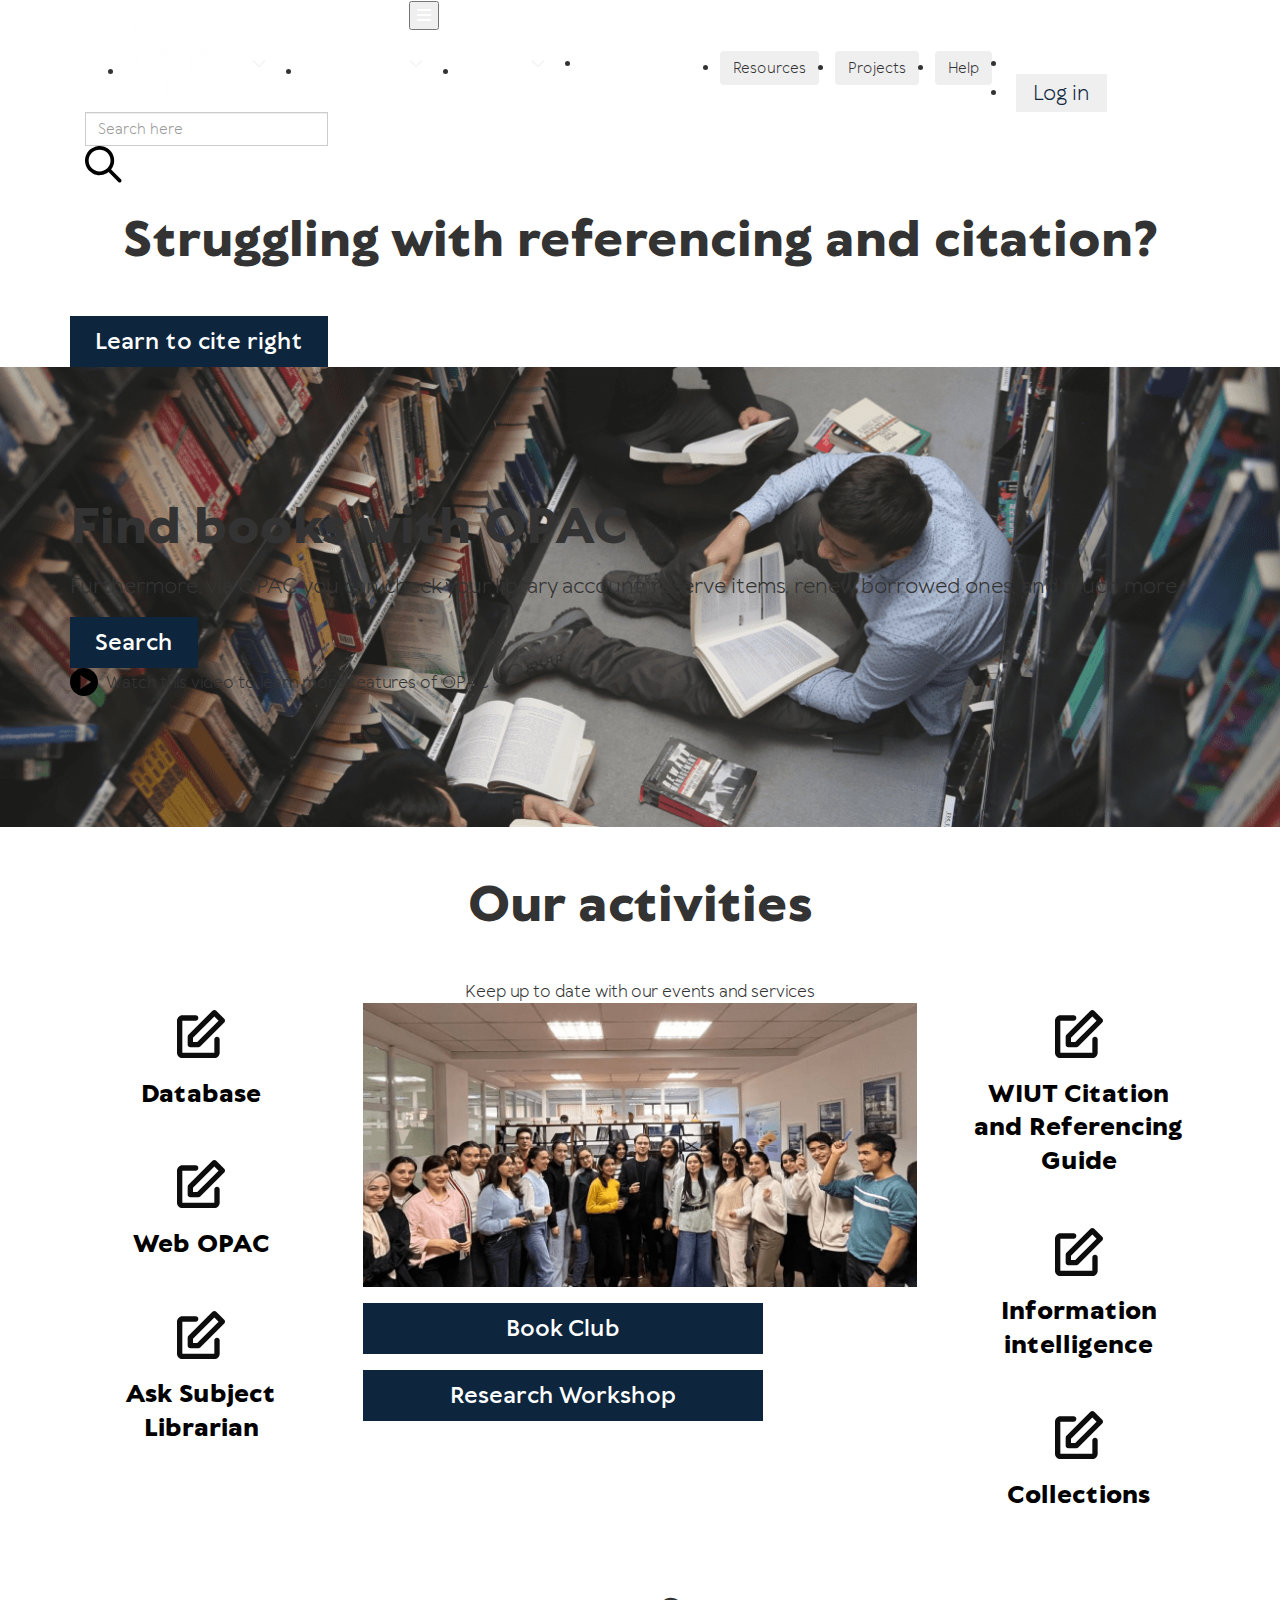
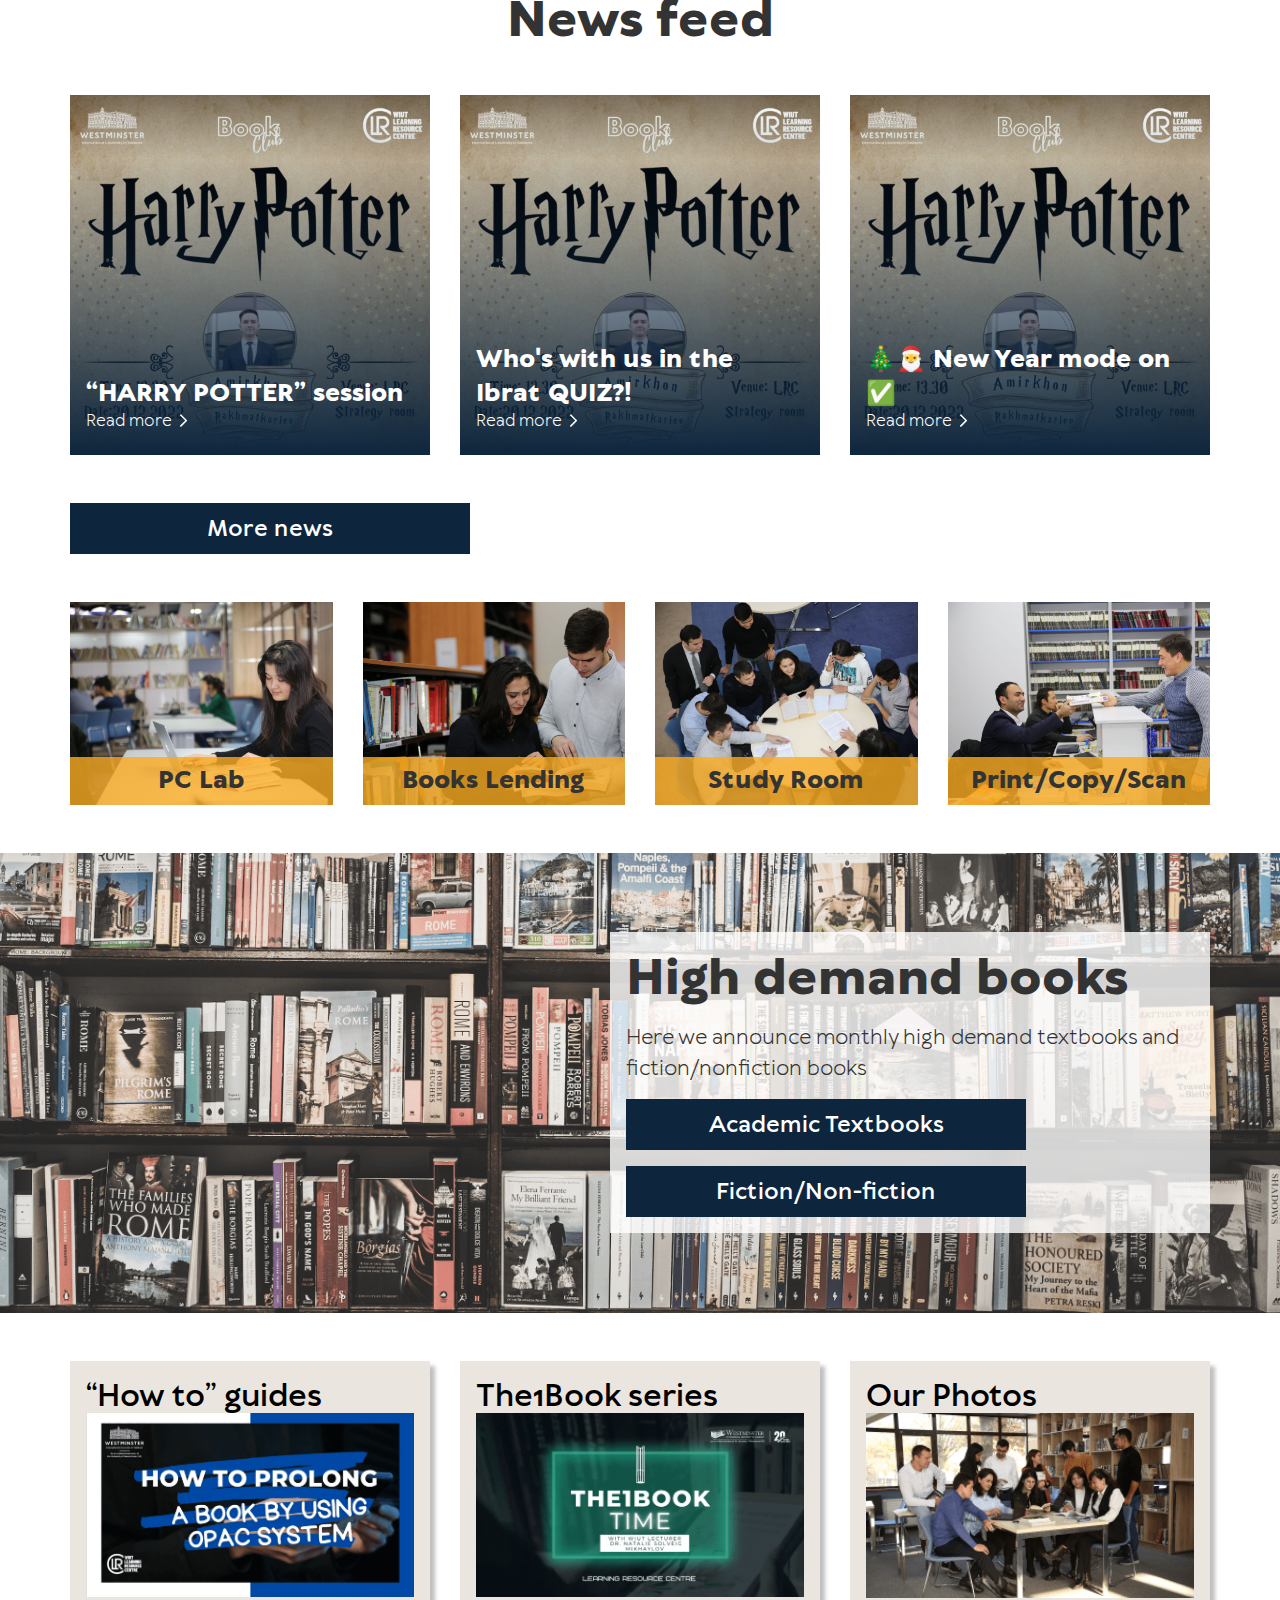
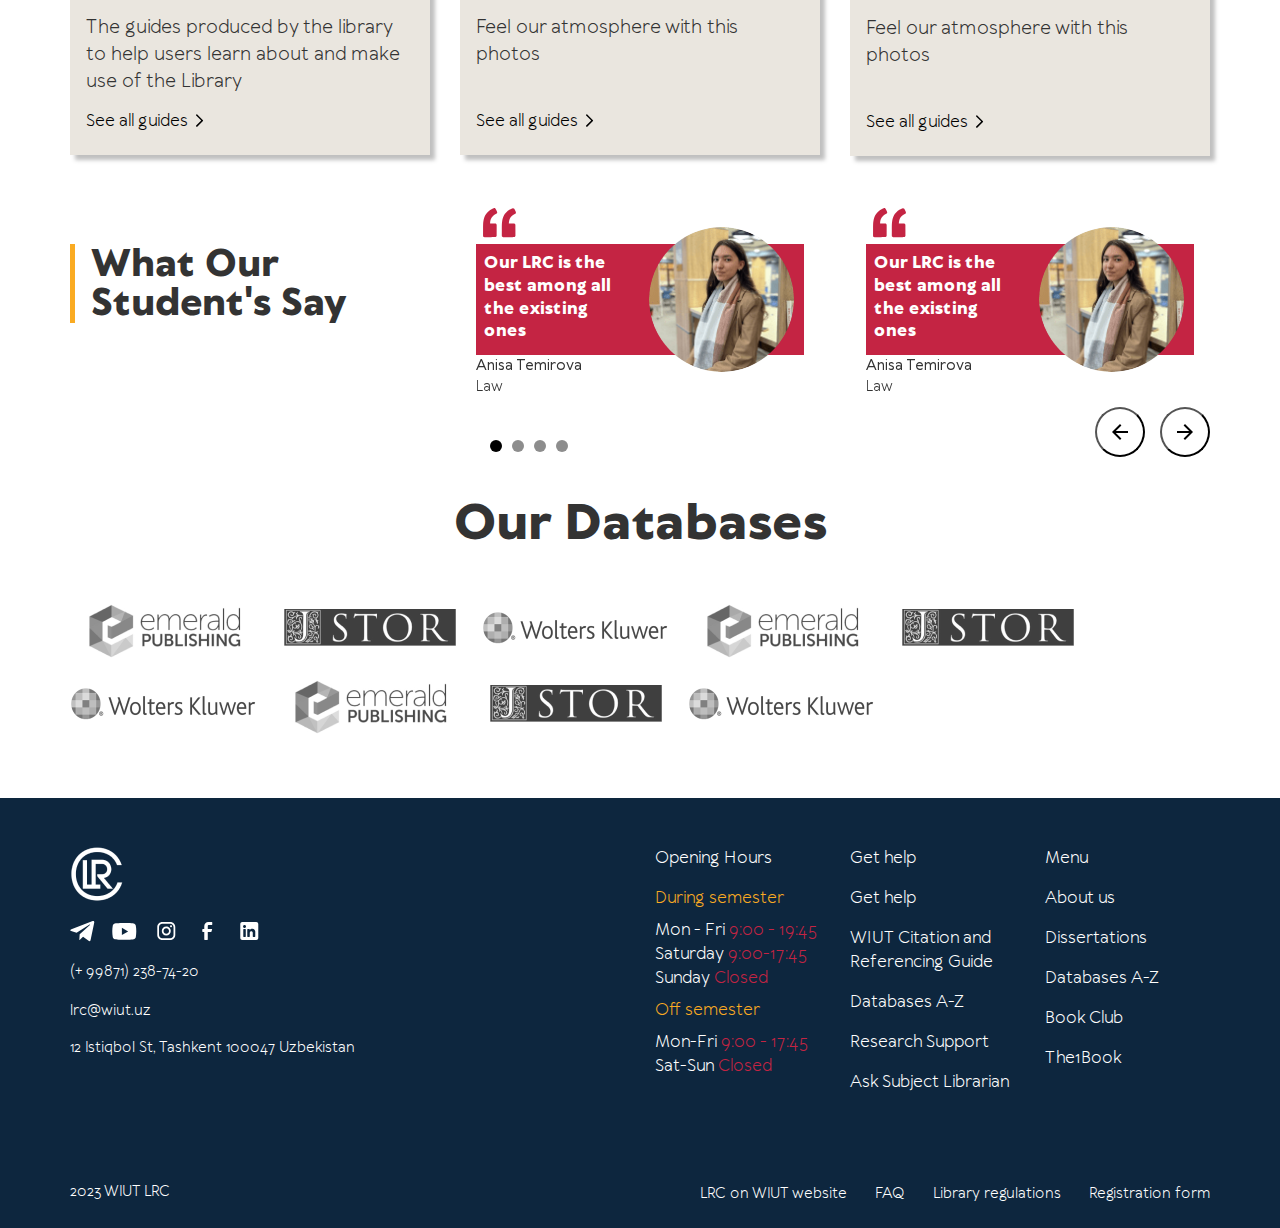
==== index.html @ 2297cba8 "initial" ====
<!DOCTYPE html>
<html lang="en">
  <head>
    <meta charset="UTF-8" />
    <meta http-equiv="X-UA-Compatible" content="IE=edge" />
    <meta name="viewport" content="width=device-width, initial-scale=1.0" />
    <title>WULib</title>

    <link
      rel="stylesheet"
      href="https://cdnjs.cloudflare.com/ajax/libs/font-awesome/6.4.2/css/all.min.css" />
    <link href="/css/bootstrap.min.css" rel="stylesheet" media="all" />
    <link href="/fonts/stylesheet.css?v=1.0.1" rel="stylesheet" media="all" />
    <link href="/css/slick.min.css?v=1.0.1" rel="stylesheet" media="all" />
    <link href="/css/style.css?v=1.0.4" rel="stylesheet" media="all" />
    <link href="/css/media.css?v=1.0.4" rel="stylesheet" media="all" />
  </head>

  <body id="#top">
    <header>
      <nav class="navbar navbar-expand-lg wu-navbar">
        <div class="container">
          <a class="navbar-brand" href="#">
            <img src="./img/Group 7.svg" alt="" />
          </a>
          <button
            class="navbar-toggler"
            type="button"
            data-bs-toggle="collapse"
            data-bs-target="#navbarSupportedContent"
            aria-controls="navbarSupportedContent"
            aria-expanded="false"
            aria-label="Toggle navigation">
            <i class="fa-solid fa-bars" style="color: #ffffff"></i>
          </button>
          <div
            class="collapse navbar-collapse flex-column-reverse justify-content-between"
            id="navbarSupportedContent">
            <ul class="navbar-nav mb-2 mb-lg-0 ms-auto wu-nav-links">
              <li class="nav-item dropdown d-none d-md-block">
                <a
                  class="nav-link dropdown-toggle"
                  href="#"
                  role="button"
                  data-bs-toggle="dropdown"
                  aria-expanded="false">
                  Resources
                  <span>
                    <svg
                      xmlns="http://www.w3.org/2000/svg"
                      width="24"
                      height="25"
                      viewBox="0 0 24 25"
                      fill="none">
                      <path
                        fill-rule="evenodd"
                        clip-rule="evenodd"
                        d="M12.3982 16.1629C12.1785 16.3826 11.8224 16.3826 11.6027 16.1629L5.86788 10.428C5.64821 10.2084 5.64821 9.85227 5.86788 9.63259L6.13305 9.36739C6.35271 9.14772 6.70887 9.14772 6.92854 9.36739L12.0005 14.4393L17.0724 9.36739C17.2921 9.14772 17.6482 9.14772 17.8679 9.36739L18.1331 9.63259C18.3527 9.85227 18.3527 10.2084 18.1331 10.428L12.3982 16.1629Z"
                        fill="#F4F4F4" />
                    </svg>
                  </span>
                </a>
                <ul class="dropdown-menu wu-dropdown">
                  <div class="row">
                    <div class="col-md-9">
                      <div class="wu-dropdown-intro-title mb-3">
                        Featured from News
                      </div>
                      <div class="mb-3 row wu-library-row">
                        <div class="col-md-4">
                          <div class="wu-dropdown-img">
                            <img src="/img/dropdown-1.png" />
                          </div>
                        </div>
                        <div class="col-md-8">
                          <div class="wu-dropdown-content">
                            <h4 class="wu-dropdown-title">
                              “HARRY POTTER” session
                            </h4>
                            <div class="wu-dropdown-desc">
                              This Book Club session is facilitated by WIUT
                              student - Amirkhon Rakhmatkariev
                            </div>
                            <a href="#">Read more</a>
                          </div>
                        </div>
                      </div>
                      <div class="mb-3 row wu-library-row">
                        <div class="col-md-4">
                          <div class="wu-dropdown-img">
                            <img src="/img/dropdown-1.png" />
                          </div>
                        </div>
                        <div class="col-md-8">
                          <div class="wu-dropdown-content">
                            <h4 class="wu-dropdown-title">
                              “HARRY POTTER” session
                            </h4>
                            <div class="wu-dropdown-desc">
                              This Book Club session is facilitated by WIUT
                              student - Amirkhon Rakhmatkariev
                            </div>
                            <a href="#">Read more</a>
                          </div>
                        </div>
                      </div>
                      <a href="#"
                        >See all news
                        <span
                          ><svg
                            xmlns="http://www.w3.org/2000/svg"
                            width="24"
                            height="24"
                            viewBox="0 0 24 24"
                            fill="none">
                            <path
                              fill-rule="evenodd"
                              clip-rule="evenodd"
                              d="M14.9603 11.1423C15.18 11.362 15.18 11.7181 14.9603 11.9378L9.22541 17.6727C9.00573 17.8923 8.64963 17.8923 8.42996 17.6727L8.16476 17.4075C7.94508 17.1878 7.94508 16.8317 8.16476 16.612L13.2367 11.5401L8.16476 6.46812C7.94508 6.24844 7.94508 5.89234 8.16476 5.67267L8.42996 5.40747C8.64963 5.18779 9.00573 5.18779 9.22541 5.40747L14.9603 11.1423Z"
                              fill="black" /></svg></span
                      ></a>
                    </div>
                    <div class="col-md-3">
                      <div class="wu-right-side">
                        <ul class="nav">
                          <li class="nav-item">
                            <a class="nav-link" href="#">Collections</a>
                          </li>
                          <li class="nav-item">
                            <a class="nav-link" href="#">Databases</a>
                          </li>
                          <li class="nav-item">
                            <a class="nav-link" href="#">Dissertations</a>
                          </li>
                        </ul>
                      </div>
                    </div>
                  </div>
                </ul>
              </li>
              <li class="nav-item dropdown d-none d-md-block">
                <a
                  class="nav-link dropdown-toggle"
                  href="#"
                  role="button"
                  data-bs-toggle="dropdown"
                  aria-expanded="false">
                  Projects
                  <span>
                    <svg
                      xmlns="http://www.w3.org/2000/svg"
                      width="24"
                      height="25"
                      viewBox="0 0 24 25"
                      fill="none">
                      <path
                        fill-rule="evenodd"
                        clip-rule="evenodd"
                        d="M12.3982 16.1629C12.1785 16.3826 11.8224 16.3826 11.6027 16.1629L5.86788 10.428C5.64821 10.2084 5.64821 9.85227 5.86788 9.63259L6.13305 9.36739C6.35271 9.14772 6.70887 9.14772 6.92854 9.36739L12.0005 14.4393L17.0724 9.36739C17.2921 9.14772 17.6482 9.14772 17.8679 9.36739L18.1331 9.63259C18.3527 9.85227 18.3527 10.2084 18.1331 10.428L12.3982 16.1629Z"
                        fill="#F4F4F4" />
                    </svg>
                  </span>
                </a>
                <ul class="dropdown-menu wu-dropdown">
                  <div class="row">
                    <div class="col-md-9">
                      <div class="wu-dropdown-intro-title mb-3">
                        Featured from News
                      </div>
                      <div class="mb-3 row wu-library-row">
                        <div class="col-md-4">
                          <div class="wu-dropdown-img">
                            <img src="/img/dropdown-1.png" />
                          </div>
                        </div>
                        <div class="col-md-8">
                          <div class="wu-dropdown-content">
                            <h4 class="wu-dropdown-title">
                              “HARRY POTTER” session
                            </h4>
                            <div class="wu-dropdown-desc">
                              This Book Club session is facilitated by WIUT
                              student - Amirkhon Rakhmatkariev
                            </div>
                            <a href="#">Read more</a>
                          </div>
                        </div>
                      </div>
                      <div class="mb-3 row wu-library-row">
                        <div class="col-md-4">
                          <div class="wu-dropdown-img">
                            <img src="/img/dropdown-1.png" />
                          </div>
                        </div>
                        <div class="col-md-8">
                          <div class="wu-dropdown-content">
                            <h4 class="wu-dropdown-title">
                              “HARRY POTTER” session
                            </h4>
                            <div class="wu-dropdown-desc">
                              This Book Club session is facilitated by WIUT
                              student - Amirkhon Rakhmatkariev
                            </div>
                            <a href="#">Read more</a>
                          </div>
                        </div>
                      </div>
                      <a href="#"
                        >See all news
                        <span
                          ><svg
                            xmlns="http://www.w3.org/2000/svg"
                            width="24"
                            height="24"
                            viewBox="0 0 24 24"
                            fill="none">
                            <path
                              fill-rule="evenodd"
                              clip-rule="evenodd"
                              d="M14.9603 11.1423C15.18 11.362 15.18 11.7181 14.9603 11.9378L9.22541 17.6727C9.00573 17.8923 8.64963 17.8923 8.42996 17.6727L8.16476 17.4075C7.94508 17.1878 7.94508 16.8317 8.16476 16.612L13.2367 11.5401L8.16476 6.46812C7.94508 6.24844 7.94508 5.89234 8.16476 5.67267L8.42996 5.40747C8.64963 5.18779 9.00573 5.18779 9.22541 5.40747L14.9603 11.1423Z"
                              fill="black" /></svg></span
                      ></a>
                    </div>
                    <div class="col-md-3">
                      <div class="wu-right-side">
                        <ul class="nav">
                          <li class="nav-item">
                            <a class="nav-link" href="#">Book Club</a>
                          </li>
                          <li class="nav-item">
                            <a class="nav-link" href="#">The1Book</a>
                          </li>
                          <li class="nav-item">
                            <a class="nav-link" href="#">Essential skills</a>
                          </li>
                          <li class="nav-item">
                            <a class="nav-link" href="#">IDL Course</a>
                          </li>
                          <li class="nav-item">
                            <a class="nav-link" href="#">O'tkan kunlar</a>
                          </li>
                        </ul>
                      </div>
                    </div>
                  </div>
                </ul>
              </li>
              <li class="nav-item dropdown d-none d-md-block">
                <a
                  class="nav-link dropdown-toggle"
                  href="#"
                  role="button"
                  data-bs-toggle="dropdown"
                  aria-expanded="false">
                  Help
                  <span>
                    <svg
                      xmlns="http://www.w3.org/2000/svg"
                      width="24"
                      height="25"
                      viewBox="0 0 24 25"
                      fill="none">
                      <path
                        fill-rule="evenodd"
                        clip-rule="evenodd"
                        d="M12.3982 16.1629C12.1785 16.3826 11.8224 16.3826 11.6027 16.1629L5.86788 10.428C5.64821 10.2084 5.64821 9.85227 5.86788 9.63259L6.13305 9.36739C6.35271 9.14772 6.70887 9.14772 6.92854 9.36739L12.0005 14.4393L17.0724 9.36739C17.2921 9.14772 17.6482 9.14772 17.8679 9.36739L18.1331 9.63259C18.3527 9.85227 18.3527 10.2084 18.1331 10.428L12.3982 16.1629Z"
                        fill="#F4F4F4" />
                    </svg>
                  </span>
                </a>
                <ul class="dropdown-menu wu-dropdown">
                  <div class="row">
                    <div class="col-md-9">
                      <div class="wu-dropdown-intro-title mb-3">
                        Featured from News
                      </div>
                      <div class="mb-3 row wu-library-row">
                        <div class="col-md-4">
                          <div class="wu-dropdown-img">
                            <img src="/img/dropdown-1.png" />
                          </div>
                        </div>
                        <div class="col-md-8">
                          <div class="wu-dropdown-content">
                            <h4 class="wu-dropdown-title">
                              “HARRY POTTER” session
                            </h4>
                            <div class="wu-dropdown-desc">
                              This Book Club session is facilitated by WIUT
                              student - Amirkhon Rakhmatkariev
                            </div>
                            <a href="#">Read more</a>
                          </div>
                        </div>
                      </div>
                      <div class="mb-3 row wu-library-row">
                        <div class="col-md-4">
                          <div class="wu-dropdown-img">
                            <img src="/img/dropdown-1.png" />
                          </div>
                        </div>
                        <div class="col-md-8">
                          <div class="wu-dropdown-content">
                            <h4 class="wu-dropdown-title">
                              “HARRY POTTER” session
                            </h4>
                            <div class="wu-dropdown-desc">
                              This Book Club session is facilitated by WIUT
                              student - Amirkhon Rakhmatkariev
                            </div>
                            <a href="#">Read more</a>
                          </div>
                        </div>
                      </div>
                      <a href="#"
                        >See all news
                        <span
                          ><svg
                            xmlns="http://www.w3.org/2000/svg"
                            width="24"
                            height="24"
                            viewBox="0 0 24 24"
                            fill="none">
                            <path
                              fill-rule="evenodd"
                              clip-rule="evenodd"
                              d="M14.9603 11.1423C15.18 11.362 15.18 11.7181 14.9603 11.9378L9.22541 17.6727C9.00573 17.8923 8.64963 17.8923 8.42996 17.6727L8.16476 17.4075C7.94508 17.1878 7.94508 16.8317 8.16476 16.612L13.2367 11.5401L8.16476 6.46812C7.94508 6.24844 7.94508 5.89234 8.16476 5.67267L8.42996 5.40747C8.64963 5.18779 9.00573 5.18779 9.22541 5.40747L14.9603 11.1423Z"
                              fill="black" /></svg></span
                      ></a>
                    </div>
                    <div class="col-md-3">
                      <div class="wu-right-side">
                        <ul class="nav">
                          <li class="nav-item">
                            <a class="nav-link" href="#"
                              >Ask Subject Librarian</a
                            >
                          </li>
                          <li class="nav-item">
                            <a class="nav-link" href="#">Video Tutorials</a>
                          </li>
                          <li class="nav-item">
                            <a class="nav-link" href="#"
                              >Citing and Referencing</a
                            >
                          </li>
                          <li class="nav-item">
                            <a class="nav-link" href="#">Research Support</a>
                          </li>
                        </ul>
                      </div>
                    </div>
                  </div>
                </ul>
              </li>
              <li class="nav-item d-none d-md-block">
                <a class="nav-link" href="#"> About us</a>
              </li>
              <li class="nav-item d-md-none">
                <div class="d-inline-flex gap-1">
                  <button
                    class="btn w-100 text-white wu-mobile-nav-link"
                    type="button"
                    data-bs-toggle="collapse"
                    data-bs-target="#collapseResources"
                    aria-expanded="false"
                    aria-controls="collapseResources">
                    Resources
                  </button>
                </div>
                <div class="collapse" id="collapseResources">
                  <div class="card card-body">
                    <div class="row d-flex flex-column-reverse">
                      <div class="col-md-9">
                        <div class="wu-dropdown-intro-title mb-3">
                          Featured from News
                        </div>
                        <div class="mb-3 row wu-library-row">
                          <div class="col-md-4">
                            <div class="wu-dropdown-img">
                              <img src="/img/dropdown-1.png" />
                            </div>
                          </div>
                          <div class="col-md-8">
                            <div class="wu-dropdown-content">
                              <h4 class="wu-dropdown-title">
                                “HARRY POTTER” session
                              </h4>
                              <div class="wu-dropdown-desc">
                                This Book Club session is facilitated by WIUT
                                student - Amirkhon Rakhmatkariev
                              </div>
                              <a href="#">Read more</a>
                            </div>
                          </div>
                        </div>
                        <div class="mb-3 row wu-library-row">
                          <div class="col-md-4">
                            <div class="wu-dropdown-img">
                              <img src="/img/dropdown-1.png" />
                            </div>
                          </div>
                          <div class="col-md-8">
                            <div class="wu-dropdown-content">
                              <h4 class="wu-dropdown-title">
                                “HARRY POTTER” session
                              </h4>
                              <div class="wu-dropdown-desc">
                                This Book Club session is facilitated by WIUT
                                student - Amirkhon Rakhmatkariev
                              </div>
                              <a href="#">Read more</a>
                            </div>
                          </div>
                        </div>
                        <a href="#"
                          >See all news
                          <span
                            ><svg
                              xmlns="http://www.w3.org/2000/svg"
                              width="24"
                              height="24"
                              viewBox="0 0 24 24"
                              fill="none">
                              <path
                                fill-rule="evenodd"
                                clip-rule="evenodd"
                                d="M14.9603 11.1423C15.18 11.362 15.18 11.7181 14.9603 11.9378L9.22541 17.6727C9.00573 17.8923 8.64963 17.8923 8.42996 17.6727L8.16476 17.4075C7.94508 17.1878 7.94508 16.8317 8.16476 16.612L13.2367 11.5401L8.16476 6.46812C7.94508 6.24844 7.94508 5.89234 8.16476 5.67267L8.42996 5.40747C8.64963 5.18779 9.00573 5.18779 9.22541 5.40747L14.9603 11.1423Z"
                                fill="black" /></svg></span
                        ></a>
                      </div>
                      <div class="col-md-3">
                        <div class="wu-right-side">
                          <ul class="nav">
                            <li class="nav-item">
                              <a class="nav-link" href="#">Collections</a>
                            </li>
                            <li class="nav-item">
                              <a class="nav-link" href="#">Databases</a>
                            </li>
                            <li class="nav-item">
                              <a class="nav-link" href="#">Dissertations</a>
                            </li>
                          </ul>
                        </div>
                      </div>
                    </div>
                  </div>
                </div>
              </li>
              <li class="nav-item d-md-none">
                <div class="d-inline-flex gap-1">
                  <button
                    class="btn w-100 text-white wu-mobile-nav-link"
                    type="button"
                    data-bs-toggle="collapse"
                    data-bs-target="#collapseProjects"
                    aria-expanded="false"
                    aria-controls="collapseProjects">
                    Projects
                  </button>
                </div>
                <div class="collapse" id="collapseProjects">
                  <div class="card card-body">
                    <div class="row d-flex flex-column-reverse">
                      <div class="col-md-9">
                        <div class="wu-dropdown-intro-title mb-3">
                          Featured from News
                        </div>
                        <div class="mb-3 row wu-library-row">
                          <div class="col-md-4">
                            <div class="wu-dropdown-img">
                              <img src="/img/dropdown-1.png" />
                            </div>
                          </div>
                          <div class="col-md-8">
                            <div class="wu-dropdown-content">
                              <h4 class="wu-dropdown-title">
                                “HARRY POTTER” session
                              </h4>
                              <div class="wu-dropdown-desc">
                                This Book Club session is facilitated by WIUT
                                student - Amirkhon Rakhmatkariev
                              </div>
                              <a href="#">Read more</a>
                            </div>
                          </div>
                        </div>
                        <div class="mb-3 row wu-library-row">
                          <div class="col-md-4">
                            <div class="wu-dropdown-img">
                              <img src="/img/dropdown-1.png" />
                            </div>
                          </div>
                          <div class="col-md-8">
                            <div class="wu-dropdown-content">
                              <h4 class="wu-dropdown-title">
                                “HARRY POTTER” session
                              </h4>
                              <div class="wu-dropdown-desc">
                                This Book Club session is facilitated by WIUT
                                student - Amirkhon Rakhmatkariev
                              </div>
                              <a href="#">Read more</a>
                            </div>
                          </div>
                        </div>
                        <a href="#"
                          >See all news
                          <span
                            ><svg
                              xmlns="http://www.w3.org/2000/svg"
                              width="24"
                              height="24"
                              viewBox="0 0 24 24"
                              fill="none">
                              <path
                                fill-rule="evenodd"
                                clip-rule="evenodd"
                                d="M14.9603 11.1423C15.18 11.362 15.18 11.7181 14.9603 11.9378L9.22541 17.6727C9.00573 17.8923 8.64963 17.8923 8.42996 17.6727L8.16476 17.4075C7.94508 17.1878 7.94508 16.8317 8.16476 16.612L13.2367 11.5401L8.16476 6.46812C7.94508 6.24844 7.94508 5.89234 8.16476 5.67267L8.42996 5.40747C8.64963 5.18779 9.00573 5.18779 9.22541 5.40747L14.9603 11.1423Z"
                                fill="black" /></svg></span
                        ></a>
                      </div>
                      <div class="col-md-3">
                        <div class="wu-right-side">
                          <ul class="nav">
                            <li class="nav-item">
                              <a class="nav-link" href="#">Book Club</a>
                            </li>
                            <li class="nav-item">
                              <a class="nav-link" href="#">The1Book</a>
                            </li>
                            <li class="nav-item">
                              <a class="nav-link" href="#">Essential skills</a>
                            </li>
                            <li class="nav-item">
                              <a class="nav-link" href="#">IDL Course</a>
                            </li>
                            <li class="nav-item">
                              <a class="nav-link" href="#">O'tkan kunlar</a>
                            </li>
                          </ul>
                        </div>
                      </div>
                    </div>
                  </div>
                </div>
              </li>
              <li class="nav-item d-md-none">
                <div class="d-inline-flex gap-1">
                  <button
                    class="btn w-100 text-white wu-mobile-nav-link"
                    type="button"
                    data-bs-toggle="collapse"
                    data-bs-target="#collapseHelp"
                    aria-expanded="false"
                    aria-controls="collapseHelp">
                    Help
                  </button>
                </div>
                <div class="collapse" id="collapseHelp">
                  <div class="card card-body">
                    <div class="row d-flex flex-column-reverse">
                      <div class="col-md-9">
                        <div class="wu-dropdown-intro-title mb-3">
                          Featured from News
                        </div>
                        <div class="mb-3 row wu-library-row">
                          <div class="col-md-4">
                            <div class="wu-dropdown-img">
                              <img src="/img/dropdown-1.png" />
                            </div>
                          </div>
                          <div class="col-md-8">
                            <div class="wu-dropdown-content">
                              <h4 class="wu-dropdown-title">
                                “HARRY POTTER” session
                              </h4>
                              <div class="wu-dropdown-desc">
                                This Book Club session is facilitated by WIUT
                                student - Amirkhon Rakhmatkariev
                              </div>
                              <a href="#">Read more</a>
                            </div>
                          </div>
                        </div>
                        <div class="mb-3 row wu-library-row">
                          <div class="col-md-4">
                            <div class="wu-dropdown-img">
                              <img src="/img/dropdown-1.png" />
                            </div>
                          </div>
                          <div class="col-md-8">
                            <div class="wu-dropdown-content">
                              <h4 class="wu-dropdown-title">
                                “HARRY POTTER” session
                              </h4>
                              <div class="wu-dropdown-desc">
                                This Book Club session is facilitated by WIUT
                                student - Amirkhon Rakhmatkariev
                              </div>
                              <a href="#">Read more</a>
                            </div>
                          </div>
                        </div>
                        <a href="#"
                          >See all news
                          <span
                            ><svg
                              xmlns="http://www.w3.org/2000/svg"
                              width="24"
                              height="24"
                              viewBox="0 0 24 24"
                              fill="none">
                              <path
                                fill-rule="evenodd"
                                clip-rule="evenodd"
                                d="M14.9603 11.1423C15.18 11.362 15.18 11.7181 14.9603 11.9378L9.22541 17.6727C9.00573 17.8923 8.64963 17.8923 8.42996 17.6727L8.16476 17.4075C7.94508 17.1878 7.94508 16.8317 8.16476 16.612L13.2367 11.5401L8.16476 6.46812C7.94508 6.24844 7.94508 5.89234 8.16476 5.67267L8.42996 5.40747C8.64963 5.18779 9.00573 5.18779 9.22541 5.40747L14.9603 11.1423Z"
                                fill="black" /></svg></span
                        ></a>
                      </div>
                      <div class="col-md-3">
                        <div class="wu-right-side">
                          <ul class="nav">
                            <li class="nav-item">
                              <a class="nav-link" href="#"
                                >Ask Subject Librarian</a
                              >
                            </li>
                            <li class="nav-item">
                              <a class="nav-link" href="#">Video Tutorials</a>
                            </li>
                            <li class="nav-item">
                              <a class="nav-link" href="#"
                                >Citing and Referencing</a
                              >
                            </li>
                            <li class="nav-item">
                              <a class="nav-link" href="#">Research Support</a>
                            </li>
                          </ul>
                        </div>
                      </div>
                    </div>
                  </div>
                </div>
              </li>
              <li class="nav-item d-md-none">
                <a class="nav-link wu-mobile-nav-link" href="#"> About us</a>
              </li>
              <li class="nav-item">
                <button class="btn btn-light wu-header-btn">Log in</button>
              </li>
            </ul>
            <form class="d-flex ms-auto w-50" role="search">
              <div class="input-group mb-4">
                <input
                  type="text"
                  class="form-control"
                  placeholder="Search here"
                  aria-label="Search here"
                  aria-describedby="basic-addon2" />
                <span class="input-group-text" id="basic-addon2">
                  <svg
                    xmlns="http://www.w3.org/2000/svg"
                    width="37"
                    height="37"
                    viewBox="0 0 37 37"
                    fill="none">
                    <path
                      d="M14.5918 3.64586C11.6893 3.64586 8.90569 4.79887 6.85332 6.85124C4.80096 8.90361 3.64795 11.6872 3.64795 14.5897C3.64795 17.4922 4.80096 20.2758 6.85332 22.3282C8.90569 24.3805 11.6893 25.5335 14.5918 25.5335C17.4943 25.5335 20.2779 24.3805 22.3303 22.3282C24.3826 20.2758 25.5356 17.4922 25.5356 14.5897C25.5356 11.6872 24.3826 8.90361 22.3303 6.85124C20.2779 4.79887 17.4943 3.64586 14.5918 3.64586ZM9.01339e-08 14.5897C0.000332558 12.2675 0.554886 9.97897 1.61757 7.91422C2.68026 5.84947 4.22039 4.06816 6.10996 2.71834C7.99953 1.36852 10.184 0.48917 12.4817 0.153371C14.7795 -0.182428 17.1242 0.0350218 19.3211 0.78765C21.5179 1.54028 23.5034 2.80635 25.1125 4.48063C26.7216 6.15492 27.9079 8.18908 28.5727 10.414C29.2376 12.639 29.3618 14.9905 28.9351 17.2731C28.5084 19.5558 27.543 21.7036 26.1193 23.5381L35.945 33.3639C36.2773 33.7079 36.4611 34.1686 36.457 34.6468C36.4528 35.1251 36.261 35.5826 35.9228 35.9207C35.5847 36.2589 35.1272 36.4507 34.6489 36.4549C34.1707 36.4591 33.71 36.2752 33.3659 35.943L23.5402 26.1172C21.3833 27.7918 18.7997 28.8275 16.0834 29.1067C13.367 29.3858 10.6268 28.8971 8.17441 27.6962C5.72199 26.4953 3.65577 24.6303 2.2107 22.3133C0.76563 19.9963 -0.000303364 17.3204 9.01339e-08 14.5897Z"
                      fill="black" />
                  </svg>
                </span>
              </div>
            </form>
          </div>
        </div>
      </nav>
    </header>
    <main>
      <div
        class="container py-3 d-flex flex-column justify-content-center align-items-center">
        <h1 class="wu-cite-title text-center">
          Struggling with referencing and citation?
        </h1>
        <a class="btn wu-reference" href="#">Learn to cite right</a>
      </div>
      <section class="wu-find-books mb-5">
        <div class="container">
          <div class="wu-wrapper">
            <div class="wu-find-books-div p-3">
              <h3 class="wu-books-title">Find books with OPAC</h3>
              <div class="wu-books-desc mb-2">
                Furthermore, via OPAC you can check your library account,
                reserve items, renew borrowed ones, and much more.
              </div>
              <a class="btn wu-reference w-75 mb-2" href="#">Search</a>
              <div class="wu-reference-video d-flex align-items-center">
                <span class="me-2"
                  ><svg
                    xmlns="http://www.w3.org/2000/svg"
                    width="28"
                    height="28"
                    viewBox="0 0 28 28"
                    fill="none">
                    <path
                      d="M14 0C6.265 0 0 6.265 0 14C0 21.735 6.265 28 14 28C21.735 28 28 21.735 28 14C28 6.265 21.735 0 14 0ZM10.5 7L21 14L10.5 21V7Z"
                      fill="black" />
                  </svg>
                </span>
                Watch this video to learn more features of OPAC
              </div>
            </div>
          </div>
        </div>
      </section>
      <section class="wu-activities">
        <div class="container">
          <h1 class="wu-cite-title text-center mb-4">Our activities</h1>
          <div class="row">
            <div
              class="col-md-3 col-6 d-flex flex-column align-items-center wu-side-col">
              <a href="#" class="wu-refs">
                <span>
                  <svg
                    xmlns="http://www.w3.org/2000/svg"
                    width="48"
                    height="48"
                    viewBox="0 0 48 48"
                    fill="none">
                    <path
                      d="M35.4484 0.780773C35.9485 0.280844 36.6267 0 37.3338 0C38.0409 0 38.7191 0.280844 39.2191 0.780773L47.2192 8.78087C47.7192 9.28095 48 9.95911 48 10.6662C48 11.3733 47.7192 12.0515 47.2192 12.5516L23.2189 36.5519C22.719 37.052 22.0408 37.3331 21.3336 37.3332H13.3335C12.6262 37.3332 11.948 37.0523 11.4479 36.5522C10.9477 36.052 10.6668 35.3738 10.6668 34.6665V26.6664C10.6669 25.9592 10.948 25.281 11.4481 24.7811L35.4484 0.780773ZM16.0002 27.7704V31.9998H20.2296L41.5632 10.6662L37.3338 6.43684L16.0002 27.7704ZM0 10.6662C0 9.25172 0.56191 7.89515 1.56212 6.89494C2.56232 5.89474 3.91889 5.33283 5.3334 5.33283H18.6669C19.3741 5.33283 20.0524 5.61378 20.5525 6.11388C21.0526 6.61399 21.3336 7.29227 21.3336 7.99953C21.3336 8.70678 21.0526 9.38506 20.5525 9.88517C20.0524 10.3853 19.3741 10.6662 18.6669 10.6662H5.3334V42.6666H37.3338V29.3331C37.3338 28.6259 37.6147 27.9476 38.1148 27.4475C38.6149 26.9474 39.2932 26.6664 40.0005 26.6664C40.7077 26.6664 41.386 26.9474 41.8861 27.4475C42.3862 27.9476 42.6672 28.6259 42.6672 29.3331V42.6666C42.6672 44.0811 42.1053 45.4377 41.1051 46.4379C40.1048 47.4381 38.7483 48 37.3338 48H5.3334C3.91889 48 2.56232 47.4381 1.56212 46.4379C0.56191 45.4377 0 44.0811 0 42.6666V10.6662Z"
                      fill="#0D0D0D" />
                  </svg>
                </span>
                Database
              </a>
              <a href="#" class="wu-refs">
                <span>
                  <svg
                    xmlns="http://www.w3.org/2000/svg"
                    width="48"
                    height="48"
                    viewBox="0 0 48 48"
                    fill="none">
                    <path
                      d="M35.4484 0.780773C35.9485 0.280844 36.6267 0 37.3338 0C38.0409 0 38.7191 0.280844 39.2191 0.780773L47.2192 8.78087C47.7192 9.28095 48 9.95911 48 10.6662C48 11.3733 47.7192 12.0515 47.2192 12.5516L23.2189 36.5519C22.719 37.052 22.0408 37.3331 21.3336 37.3332H13.3335C12.6262 37.3332 11.948 37.0523 11.4479 36.5522C10.9477 36.052 10.6668 35.3738 10.6668 34.6665V26.6664C10.6669 25.9592 10.948 25.281 11.4481 24.7811L35.4484 0.780773ZM16.0002 27.7704V31.9998H20.2296L41.5632 10.6662L37.3338 6.43684L16.0002 27.7704ZM0 10.6662C0 9.25172 0.56191 7.89515 1.56212 6.89494C2.56232 5.89474 3.91889 5.33283 5.3334 5.33283H18.6669C19.3741 5.33283 20.0524 5.61378 20.5525 6.11388C21.0526 6.61399 21.3336 7.29227 21.3336 7.99953C21.3336 8.70678 21.0526 9.38506 20.5525 9.88517C20.0524 10.3853 19.3741 10.6662 18.6669 10.6662H5.3334V42.6666H37.3338V29.3331C37.3338 28.6259 37.6147 27.9476 38.1148 27.4475C38.6149 26.9474 39.2932 26.6664 40.0005 26.6664C40.7077 26.6664 41.386 26.9474 41.8861 27.4475C42.3862 27.9476 42.6672 28.6259 42.6672 29.3331V42.6666C42.6672 44.0811 42.1053 45.4377 41.1051 46.4379C40.1048 47.4381 38.7483 48 37.3338 48H5.3334C3.91889 48 2.56232 47.4381 1.56212 46.4379C0.56191 45.4377 0 44.0811 0 42.6666V10.6662Z"
                      fill="#0D0D0D" />
                  </svg>
                </span>
                Web OPAC
              </a>
              <a href="#" class="wu-refs">
                <span>
                  <svg
                    xmlns="http://www.w3.org/2000/svg"
                    width="48"
                    height="48"
                    viewBox="0 0 48 48"
                    fill="none">
                    <path
                      d="M35.4484 0.780773C35.9485 0.280844 36.6267 0 37.3338 0C38.0409 0 38.7191 0.280844 39.2191 0.780773L47.2192 8.78087C47.7192 9.28095 48 9.95911 48 10.6662C48 11.3733 47.7192 12.0515 47.2192 12.5516L23.2189 36.5519C22.719 37.052 22.0408 37.3331 21.3336 37.3332H13.3335C12.6262 37.3332 11.948 37.0523 11.4479 36.5522C10.9477 36.052 10.6668 35.3738 10.6668 34.6665V26.6664C10.6669 25.9592 10.948 25.281 11.4481 24.7811L35.4484 0.780773ZM16.0002 27.7704V31.9998H20.2296L41.5632 10.6662L37.3338 6.43684L16.0002 27.7704ZM0 10.6662C0 9.25172 0.56191 7.89515 1.56212 6.89494C2.56232 5.89474 3.91889 5.33283 5.3334 5.33283H18.6669C19.3741 5.33283 20.0524 5.61378 20.5525 6.11388C21.0526 6.61399 21.3336 7.29227 21.3336 7.99953C21.3336 8.70678 21.0526 9.38506 20.5525 9.88517C20.0524 10.3853 19.3741 10.6662 18.6669 10.6662H5.3334V42.6666H37.3338V29.3331C37.3338 28.6259 37.6147 27.9476 38.1148 27.4475C38.6149 26.9474 39.2932 26.6664 40.0005 26.6664C40.7077 26.6664 41.386 26.9474 41.8861 27.4475C42.3862 27.9476 42.6672 28.6259 42.6672 29.3331V42.6666C42.6672 44.0811 42.1053 45.4377 41.1051 46.4379C40.1048 47.4381 38.7483 48 37.3338 48H5.3334C3.91889 48 2.56232 47.4381 1.56212 46.4379C0.56191 45.4377 0 44.0811 0 42.6666V10.6662Z"
                      fill="#0D0D0D" />
                  </svg>
                </span>
                Ask Subject Librarian
              </a>
            </div>
            <div class="col-md-6 d-flex flex-column align-items-center">
              <div class="text-center">
                Keep up to date with our events and services
              </div>
              <div class="wu-activities-img mb-3">
                <img class="img-fluid" src="img/activities.png" alt="" />
              </div>
              <a class="btn wu-reference w-75 mb-3" href="#">Book Сlub</a>
              <a class="btn wu-reference w-75 mb-3" href="#"
                >Research Workshop</a
              >
            </div>
            <div
              class="col-md-3 col-6 d-flex flex-column align-items-center wu-side-col">
              <a href="#" class="wu-refs">
                <span>
                  <svg
                    xmlns="http://www.w3.org/2000/svg"
                    width="48"
                    height="48"
                    viewBox="0 0 48 48"
                    fill="none">
                    <path
                      d="M35.4484 0.780773C35.9485 0.280844 36.6267 0 37.3338 0C38.0409 0 38.7191 0.280844 39.2191 0.780773L47.2192 8.78087C47.7192 9.28095 48 9.95911 48 10.6662C48 11.3733 47.7192 12.0515 47.2192 12.5516L23.2189 36.5519C22.719 37.052 22.0408 37.3331 21.3336 37.3332H13.3335C12.6262 37.3332 11.948 37.0523 11.4479 36.5522C10.9477 36.052 10.6668 35.3738 10.6668 34.6665V26.6664C10.6669 25.9592 10.948 25.281 11.4481 24.7811L35.4484 0.780773ZM16.0002 27.7704V31.9998H20.2296L41.5632 10.6662L37.3338 6.43684L16.0002 27.7704ZM0 10.6662C0 9.25172 0.56191 7.89515 1.56212 6.89494C2.56232 5.89474 3.91889 5.33283 5.3334 5.33283H18.6669C19.3741 5.33283 20.0524 5.61378 20.5525 6.11388C21.0526 6.61399 21.3336 7.29227 21.3336 7.99953C21.3336 8.70678 21.0526 9.38506 20.5525 9.88517C20.0524 10.3853 19.3741 10.6662 18.6669 10.6662H5.3334V42.6666H37.3338V29.3331C37.3338 28.6259 37.6147 27.9476 38.1148 27.4475C38.6149 26.9474 39.2932 26.6664 40.0005 26.6664C40.7077 26.6664 41.386 26.9474 41.8861 27.4475C42.3862 27.9476 42.6672 28.6259 42.6672 29.3331V42.6666C42.6672 44.0811 42.1053 45.4377 41.1051 46.4379C40.1048 47.4381 38.7483 48 37.3338 48H5.3334C3.91889 48 2.56232 47.4381 1.56212 46.4379C0.56191 45.4377 0 44.0811 0 42.6666V10.6662Z"
                      fill="#0D0D0D" />
                  </svg>
                </span>
                WIUT Citation and Referencing Guide
              </a>
              <a href="#" class="wu-refs">
                <span>
                  <svg
                    xmlns="http://www.w3.org/2000/svg"
                    width="48"
                    height="48"
                    viewBox="0 0 48 48"
                    fill="none">
                    <path
                      d="M35.4484 0.780773C35.9485 0.280844 36.6267 0 37.3338 0C38.0409 0 38.7191 0.280844 39.2191 0.780773L47.2192 8.78087C47.7192 9.28095 48 9.95911 48 10.6662C48 11.3733 47.7192 12.0515 47.2192 12.5516L23.2189 36.5519C22.719 37.052 22.0408 37.3331 21.3336 37.3332H13.3335C12.6262 37.3332 11.948 37.0523 11.4479 36.5522C10.9477 36.052 10.6668 35.3738 10.6668 34.6665V26.6664C10.6669 25.9592 10.948 25.281 11.4481 24.7811L35.4484 0.780773ZM16.0002 27.7704V31.9998H20.2296L41.5632 10.6662L37.3338 6.43684L16.0002 27.7704ZM0 10.6662C0 9.25172 0.56191 7.89515 1.56212 6.89494C2.56232 5.89474 3.91889 5.33283 5.3334 5.33283H18.6669C19.3741 5.33283 20.0524 5.61378 20.5525 6.11388C21.0526 6.61399 21.3336 7.29227 21.3336 7.99953C21.3336 8.70678 21.0526 9.38506 20.5525 9.88517C20.0524 10.3853 19.3741 10.6662 18.6669 10.6662H5.3334V42.6666H37.3338V29.3331C37.3338 28.6259 37.6147 27.9476 38.1148 27.4475C38.6149 26.9474 39.2932 26.6664 40.0005 26.6664C40.7077 26.6664 41.386 26.9474 41.8861 27.4475C42.3862 27.9476 42.6672 28.6259 42.6672 29.3331V42.6666C42.6672 44.0811 42.1053 45.4377 41.1051 46.4379C40.1048 47.4381 38.7483 48 37.3338 48H5.3334C3.91889 48 2.56232 47.4381 1.56212 46.4379C0.56191 45.4377 0 44.0811 0 42.6666V10.6662Z"
                      fill="#0D0D0D" />
                  </svg>
                </span>
                Information intelligence
              </a>
              <a href="#" class="wu-refs">
                <span>
                  <svg
                    xmlns="http://www.w3.org/2000/svg"
                    width="48"
                    height="48"
                    viewBox="0 0 48 48"
                    fill="none">
                    <path
                      d="M35.4484 0.780773C35.9485 0.280844 36.6267 0 37.3338 0C38.0409 0 38.7191 0.280844 39.2191 0.780773L47.2192 8.78087C47.7192 9.28095 48 9.95911 48 10.6662C48 11.3733 47.7192 12.0515 47.2192 12.5516L23.2189 36.5519C22.719 37.052 22.0408 37.3331 21.3336 37.3332H13.3335C12.6262 37.3332 11.948 37.0523 11.4479 36.5522C10.9477 36.052 10.6668 35.3738 10.6668 34.6665V26.6664C10.6669 25.9592 10.948 25.281 11.4481 24.7811L35.4484 0.780773ZM16.0002 27.7704V31.9998H20.2296L41.5632 10.6662L37.3338 6.43684L16.0002 27.7704ZM0 10.6662C0 9.25172 0.56191 7.89515 1.56212 6.89494C2.56232 5.89474 3.91889 5.33283 5.3334 5.33283H18.6669C19.3741 5.33283 20.0524 5.61378 20.5525 6.11388C21.0526 6.61399 21.3336 7.29227 21.3336 7.99953C21.3336 8.70678 21.0526 9.38506 20.5525 9.88517C20.0524 10.3853 19.3741 10.6662 18.6669 10.6662H5.3334V42.6666H37.3338V29.3331C37.3338 28.6259 37.6147 27.9476 38.1148 27.4475C38.6149 26.9474 39.2932 26.6664 40.0005 26.6664C40.7077 26.6664 41.386 26.9474 41.8861 27.4475C42.3862 27.9476 42.6672 28.6259 42.6672 29.3331V42.6666C42.6672 44.0811 42.1053 45.4377 41.1051 46.4379C40.1048 47.4381 38.7483 48 37.3338 48H5.3334C3.91889 48 2.56232 47.4381 1.56212 46.4379C0.56191 45.4377 0 44.0811 0 42.6666V10.6662Z"
                      fill="#0D0D0D" />
                  </svg>
                </span>
                Collections
              </a>
            </div>
          </div>
        </div>
      </section>
      <section class="wu-news mb-5">
        <div class="container d-flex flex-column align-items-center">
          <h1 class="wu-cite-title text-center mb-4">News feed</h1>
          <div class="row mb-5">
            <div class="col-md-4">
              <div class="wu-news-wrapper">
                <a href="#">
                  <div class="wu-news-img">
                    <img class="img-fluid" src="img/news-img-1.jpg" />
                  </div>
                  <div class="wu-news-backdrop p-3">
                    <div class="wu-news-title mb-2">“HARRY POTTER” session</div>
                    <a class="wu-news-link" href="#"
                      >Read more
                      <span
                        ><svg
                          xmlns="http://www.w3.org/2000/svg"
                          width="24"
                          height="24"
                          viewBox="0 0 24 24"
                          fill="none">
                          <path
                            fill-rule="evenodd"
                            clip-rule="evenodd"
                            d="M14.9603 11.1423C15.18 11.362 15.18 11.7181 14.9603 11.9378L9.22541 17.6727C9.00573 17.8923 8.64963 17.8923 8.42996 17.6727L8.16476 17.4075C7.94508 17.1878 7.94508 16.8317 8.16476 16.612L13.2367 11.5401L8.16476 6.46812C7.94508 6.24844 7.94508 5.89234 8.16476 5.67267L8.42996 5.40747C8.64963 5.18779 9.00573 5.18779 9.22541 5.40747L14.9603 11.1423Z"
                            fill="white" /></svg></span
                    ></a>
                  </div>
                </a>
              </div>
            </div>
            <div class="col-md-4">
              <div class="wu-news-wrapper">
                <a href="#">
                  <div class="wu-news-img">
                    <img class="img-fluid" src="img/news-img-1.jpg" />
                  </div>
                  <div class="wu-news-backdrop p-3">
                    <div class="wu-news-title mb-2">
                      Who's with us in the Ibrat QUIZ?!
                    </div>
                    <a class="wu-news-link" href="#"
                      >Read more
                      <span
                        ><svg
                          xmlns="http://www.w3.org/2000/svg"
                          width="24"
                          height="24"
                          viewBox="0 0 24 24"
                          fill="none">
                          <path
                            fill-rule="evenodd"
                            clip-rule="evenodd"
                            d="M14.9603 11.1423C15.18 11.362 15.18 11.7181 14.9603 11.9378L9.22541 17.6727C9.00573 17.8923 8.64963 17.8923 8.42996 17.6727L8.16476 17.4075C7.94508 17.1878 7.94508 16.8317 8.16476 16.612L13.2367 11.5401L8.16476 6.46812C7.94508 6.24844 7.94508 5.89234 8.16476 5.67267L8.42996 5.40747C8.64963 5.18779 9.00573 5.18779 9.22541 5.40747L14.9603 11.1423Z"
                            fill="white" /></svg></span
                    ></a>
                  </div>
                </a>
              </div>
            </div>
            <div class="col-md-4">
              <div class="wu-news-wrapper">
                <a href="#">
                  <div class="wu-news-img">
                    <img class="img-fluid" src="img/news-img-1.jpg" />
                  </div>
                  <div class="wu-news-backdrop p-3">
                    <div class="wu-news-title mb-2">
                      🎄🎅 New Year mode on ✅
                    </div>
                    <a class="wu-news-link" href="#"
                      >Read more
                      <span
                        ><svg
                          xmlns="http://www.w3.org/2000/svg"
                          width="24"
                          height="24"
                          viewBox="0 0 24 24"
                          fill="none">
                          <path
                            fill-rule="evenodd"
                            clip-rule="evenodd"
                            d="M14.9603 11.1423C15.18 11.362 15.18 11.7181 14.9603 11.9378L9.22541 17.6727C9.00573 17.8923 8.64963 17.8923 8.42996 17.6727L8.16476 17.4075C7.94508 17.1878 7.94508 16.8317 8.16476 16.612L13.2367 11.5401L8.16476 6.46812C7.94508 6.24844 7.94508 5.89234 8.16476 5.67267L8.42996 5.40747C8.64963 5.18779 9.00573 5.18779 9.22541 5.40747L14.9603 11.1423Z"
                            fill="white" /></svg></span
                    ></a>
                  </div>
                </a>
              </div>
            </div>
          </div>
          <a class="btn wu-reference" href="#">More news</a>
        </div>
      </section>
      <section class="wu-services mb-5">
        <div class="container">
          <div class="row">
            <div class="col-md-3 col-6">
              <div class="wu-services-wrapper">
                <div class="wu-services-img">
                  <img class="img-fluid" src="img/services-1.jpg" />
                </div>
                <div class="wu-services-backdrop">
                  <div href="#" class="wu-services-backdrop-title">PC Lab</div>
                  <div class="wu-services-backdrop-desc text-center">
                    The library has modern computers and high-speed internet
                    access for the convenience of visitors
                  </div>
                </div>
              </div>
            </div>
            <div class="col-md-3 col-6">
              <div class="wu-services-wrapper">
                <div class="wu-services-img">
                  <img class="img-fluid" src="img/services-2.jpg" />
                </div>
                <div class="wu-services-backdrop">
                  <div href="#" class="wu-services-backdrop-title">
                    Books Lending
                  </div>
                  <div class="wu-services-backdrop-desc text-center">
                    The library has modern computers and high-speed internet
                    access for the convenience of visitors
                  </div>
                </div>
              </div>
            </div>
            <div class="col-md-3 col-6">
              <div class="wu-services-wrapper">
                <div class="wu-services-img">
                  <img class="img-fluid" src="img/services-3.jpg" />
                </div>
                <div class="wu-services-backdrop">
                  <div href="#" class="wu-services-backdrop-title">
                    Study Room
                  </div>
                  <div class="wu-services-backdrop-desc text-center">
                    The library has modern computers and high-speed internet
                    access for the convenience of visitors
                  </div>
                </div>
              </div>
            </div>
            <div class="col-md-3 col-6">
              <div class="wu-services-wrapper">
                <div class="wu-services-img">
                  <img class="img-fluid" src="img/services-4.jpg" />
                </div>
                <div class="wu-services-backdrop">
                  <div href="#" class="wu-services-backdrop-title">
                    Print/Copy/Scan
                  </div>
                  <div class="wu-services-backdrop-desc text-center">
                    The library has modern computers and high-speed internet
                    access for the convenience of visitors
                  </div>
                </div>
              </div>
            </div>
          </div>
        </div>
      </section>
      <section class="wu-inDemand-books mb-5">
        <div class="container">
          <div class="wu-wrapper">
            <div class="wu-inDemand-books-div text-end p-3">
              <div class="wu-books-title mb-2">High demand books</div>
              <div class="wu-books-desc mb-2">
                Here we announce monthly high demand textbooks and
                fiction/nonfiction books
              </div>
              <a class="btn wu-reference w-75 mb-2" href="#"
                >Academic Textbooks</a
              >
              <a class="btn wu-reference w-75" href="#">Fiction/Non-fiction</a>
            </div>
          </div>
        </div>
      </section>
      <section class="wu-catalog mb-5">
        <div class="container">
          <div class="row">
            <div class="col-md-4">
              <div class="wu-catalog-wrapper">
                <div class="wu-catalog-title mb-2">
                  <a href="#">“How to” guides</a>
                </div>
                <div class="wu-catalog-img mb-3">
                  <a href="#">
                    <img class="img-fluid" src="img/catalog-1.png" />
                  </a>
                </div>
                <div class="wu-catalog-desc mb-2">
                  The guides produced by the library to help users learn about
                  and make use of the Library
                </div>
                <a class="wu-catalog-ref" href="#">
                  See all guides
                  <span>
                    <svg
                      xmlns="http://www.w3.org/2000/svg"
                      width="24"
                      height="24"
                      viewBox="0 0 24 24"
                      fill="none">
                      <path
                        fill-rule="evenodd"
                        clip-rule="evenodd"
                        d="M14.9603 11.1423C15.18 11.362 15.18 11.7181 14.9603 11.9378L9.22541 17.6727C9.00573 17.8923 8.64963 17.8923 8.42996 17.6727L8.16476 17.4075C7.94508 17.1878 7.94508 16.8317 8.16476 16.612L13.2367 11.5401L8.16476 6.46812C7.94508 6.24844 7.94508 5.89234 8.16476 5.67267L8.42996 5.40747C8.64963 5.18779 9.00573 5.18779 9.22541 5.40747L14.9603 11.1423Z"
                        fill="black" />
                    </svg>
                  </span>
                </a>
              </div>
            </div>
            <div class="col-md-4">
              <div class="wu-catalog-wrapper">
                <div class="wu-catalog-title mb-2">
                  <a href="#">The1Book series</a>
                </div>
                <div class="wu-catalog-img mb-3">
                  <a href="#">
                    <img class="img-fluid" src="img/catalog-2.png" />
                  </a>
                </div>
                <div class="wu-catalog-desc mb-2">
                  Feel our atmosphere with this photos
                </div>
                <a class="wu-catalog-ref" href="#">
                  See all guides
                  <span>
                    <svg
                      xmlns="http://www.w3.org/2000/svg"
                      width="24"
                      height="24"
                      viewBox="0 0 24 24"
                      fill="none">
                      <path
                        fill-rule="evenodd"
                        clip-rule="evenodd"
                        d="M14.9603 11.1423C15.18 11.362 15.18 11.7181 14.9603 11.9378L9.22541 17.6727C9.00573 17.8923 8.64963 17.8923 8.42996 17.6727L8.16476 17.4075C7.94508 17.1878 7.94508 16.8317 8.16476 16.612L13.2367 11.5401L8.16476 6.46812C7.94508 6.24844 7.94508 5.89234 8.16476 5.67267L8.42996 5.40747C8.64963 5.18779 9.00573 5.18779 9.22541 5.40747L14.9603 11.1423Z"
                        fill="black" />
                    </svg>
                  </span>
                </a>
              </div>
            </div>
            <div class="col-md-4">
              <div class="wu-catalog-wrapper">
                <div class="wu-catalog-title mb-2">
                  <a href="#">Our Photos</a>
                </div>
                <div class="wu-catalog-img mb-3">
                  <a href="#">
                    <img class="img-fluid" src="img/catalog-3.png" />
                  </a>
                </div>
                <div class="wu-catalog-desc mb-2">
                  Feel our atmosphere with this photos
                </div>
                <a class="wu-catalog-ref" href="#">
                  See all guides
                  <span>
                    <svg
                      xmlns="http://www.w3.org/2000/svg"
                      width="24"
                      height="24"
                      viewBox="0 0 24 24"
                      fill="none">
                      <path
                        fill-rule="evenodd"
                        clip-rule="evenodd"
                        d="M14.9603 11.1423C15.18 11.362 15.18 11.7181 14.9603 11.9378L9.22541 17.6727C9.00573 17.8923 8.64963 17.8923 8.42996 17.6727L8.16476 17.4075C7.94508 17.1878 7.94508 16.8317 8.16476 16.612L13.2367 11.5401L8.16476 6.46812C7.94508 6.24844 7.94508 5.89234 8.16476 5.67267L8.42996 5.40747C8.64963 5.18779 9.00573 5.18779 9.22541 5.40747L14.9603 11.1423Z"
                        fill="black" />
                    </svg>
                  </span>
                </a>
              </div>
            </div>
          </div>
        </div>
      </section>
      <section class="wu-comments-section">
        <div class="container">
          <div class="row">
            <div class="col-md-4 col">
              <div class="ps-3 wu-comments-title-wrapper">
                <h1 class="wu-comments-title">What Our Student's Say</h1>
              </div>
            </div>
            <div class="col-md-8 col">
              <div class="row wu-comments-slider">
                <div class="col-md-6 wu-comments-slider-item">
                  <div class="wu-comment-wrapper mb-2">
                    <div class="wu-comment">
                      Our LRC is the best among all the existing ones
                    </div>
                    <div class="wu-comment-img">
                      <img class="img-fluid" src="img/comments-1.png" />
                    </div>
                  </div>
                  <div class="wu-comment-name mb-1">Anisa Temirova</div>
                  <div class="wu-comment-field mb-2">Law</div>
                  <span>
                    <svg
                      xmlns="http://www.w3.org/2000/svg"
                      width="37"
                      height="37"
                      viewBox="0 0 37 37"
                      fill="none">
                      <path
                        fill-rule="evenodd"
                        clip-rule="evenodd"
                        d="M12.7463 4.20916C11.7965 4.57023 10.3141 5.36342 9.2414 6.08447C7.95803 6.94716 6.19475 8.5925 5.31664 9.74676C3.73939 11.8199 2.91427 13.9285 2.44015 17.0981C2.12128 19.2295 2.0986 19.7706 2.06918 25.9569C2.0379 32.5363 2.00938 32.1233 2.53072 32.6446C3.03375 33.1476 2.73615 33.125 8.86337 33.125C14.7813 33.125 14.5741 33.1371 15.063 32.7642C15.1879 32.669 15.3681 32.4583 15.4635 32.296L15.6369 32.0009L15.6543 26.3953L15.6718 20.7898L15.533 20.4671C15.37 20.0883 14.9228 19.6662 14.5849 19.5723C14.4465 19.5339 13.2924 19.5076 11.7346 19.5074L9.11698 19.507V19.1031C9.11698 18.1834 9.37919 16.6227 9.70744 15.5886C10.1438 14.2138 10.8096 13.1053 11.774 12.148C12.5609 11.367 13.472 10.7467 14.7528 10.12C15.6894 9.66184 15.8298 9.54814 16.0872 9.03997C16.1553 8.9054 16.2007 8.66554 16.203 8.42844C16.2062 8.08523 16.1634 7.94584 15.8471 7.26873C14.6431 4.69215 14.5447 4.52867 14.0418 4.27211C13.673 4.08396 13.1434 4.05827 12.7463 4.20916ZM31.7417 4.16208C31.3857 4.22779 29.7118 5.04693 28.8053 5.59897C26.0554 7.2738 23.9088 9.51763 22.6527 12.0304C21.7342 13.8677 21.2792 15.7237 20.9588 18.9411C20.8736 19.796 20.8492 21.0744 20.8262 25.8922C20.7944 32.5437 20.7656 32.1225 21.2877 32.6446C21.7907 33.1476 21.4935 33.125 27.617 33.125C33.5856 33.125 33.3764 33.138 33.8618 32.738C33.9891 32.633 34.1681 32.3969 34.2596 32.2132L34.426 31.8793L34.4246 26.3195C34.4232 20.8649 34.4207 20.7541 34.2923 20.4705C34.142 20.1382 33.9126 19.8794 33.5909 19.6791C33.3713 19.5423 33.3023 19.5383 30.6049 19.507L27.8436 19.4749L27.8632 18.961C27.9139 17.6337 28.2343 16.054 28.6793 14.9381C29.1369 13.7907 29.6849 12.9538 30.5165 12.1324C31.2733 11.3848 32.046 10.8521 33.2589 10.2418C34.4216 9.65683 34.7466 9.38723 34.8782 8.89852C35.034 8.32008 34.952 8.02864 34.1853 6.43494C33.7574 5.54553 33.3777 4.84523 33.2313 4.67539C32.8592 4.24391 32.3148 4.05628 31.7417 4.16208Z"
                        fill="#C42443" />
                    </svg>
                  </span>
                </div>
                <div class="col-md-6 wu-comments-slider-item">
                  <div class="wu-comment-wrapper mb-2">
                    <div class="wu-comment">
                      Our LRC is the best among all the existing ones
                    </div>
                    <div class="wu-comment-img">
                      <img class="img-fluid" src="img/comments-1.png" />
                    </div>
                  </div>
                  <div class="wu-comment-name mb-1">Anisa Temirova</div>
                  <div class="wu-comment-field mb-2">Law</div>
                  <span>
                    <svg
                      xmlns="http://www.w3.org/2000/svg"
                      width="37"
                      height="37"
                      viewBox="0 0 37 37"
                      fill="none">
                      <path
                        fill-rule="evenodd"
                        clip-rule="evenodd"
                        d="M12.7463 4.20916C11.7965 4.57023 10.3141 5.36342 9.2414 6.08447C7.95803 6.94716 6.19475 8.5925 5.31664 9.74676C3.73939 11.8199 2.91427 13.9285 2.44015 17.0981C2.12128 19.2295 2.0986 19.7706 2.06918 25.9569C2.0379 32.5363 2.00938 32.1233 2.53072 32.6446C3.03375 33.1476 2.73615 33.125 8.86337 33.125C14.7813 33.125 14.5741 33.1371 15.063 32.7642C15.1879 32.669 15.3681 32.4583 15.4635 32.296L15.6369 32.0009L15.6543 26.3953L15.6718 20.7898L15.533 20.4671C15.37 20.0883 14.9228 19.6662 14.5849 19.5723C14.4465 19.5339 13.2924 19.5076 11.7346 19.5074L9.11698 19.507V19.1031C9.11698 18.1834 9.37919 16.6227 9.70744 15.5886C10.1438 14.2138 10.8096 13.1053 11.774 12.148C12.5609 11.367 13.472 10.7467 14.7528 10.12C15.6894 9.66184 15.8298 9.54814 16.0872 9.03997C16.1553 8.9054 16.2007 8.66554 16.203 8.42844C16.2062 8.08523 16.1634 7.94584 15.8471 7.26873C14.6431 4.69215 14.5447 4.52867 14.0418 4.27211C13.673 4.08396 13.1434 4.05827 12.7463 4.20916ZM31.7417 4.16208C31.3857 4.22779 29.7118 5.04693 28.8053 5.59897C26.0554 7.2738 23.9088 9.51763 22.6527 12.0304C21.7342 13.8677 21.2792 15.7237 20.9588 18.9411C20.8736 19.796 20.8492 21.0744 20.8262 25.8922C20.7944 32.5437 20.7656 32.1225 21.2877 32.6446C21.7907 33.1476 21.4935 33.125 27.617 33.125C33.5856 33.125 33.3764 33.138 33.8618 32.738C33.9891 32.633 34.1681 32.3969 34.2596 32.2132L34.426 31.8793L34.4246 26.3195C34.4232 20.8649 34.4207 20.7541 34.2923 20.4705C34.142 20.1382 33.9126 19.8794 33.5909 19.6791C33.3713 19.5423 33.3023 19.5383 30.6049 19.507L27.8436 19.4749L27.8632 18.961C27.9139 17.6337 28.2343 16.054 28.6793 14.9381C29.1369 13.7907 29.6849 12.9538 30.5165 12.1324C31.2733 11.3848 32.046 10.8521 33.2589 10.2418C34.4216 9.65683 34.7466 9.38723 34.8782 8.89852C35.034 8.32008 34.952 8.02864 34.1853 6.43494C33.7574 5.54553 33.3777 4.84523 33.2313 4.67539C32.8592 4.24391 32.3148 4.05628 31.7417 4.16208Z"
                        fill="#C42443" />
                    </svg>
                  </span>
                </div>
                <div class="col-md-6 wu-comments-slider-item">
                  <div class="wu-comment-wrapper mb-2">
                    <div class="wu-comment">
                      Our LRC is the best among all the existing ones
                    </div>
                    <div class="wu-comment-img">
                      <img class="img-fluid" src="img/comments-1.png" />
                    </div>
                  </div>
                  <div class="wu-comment-name mb-1">Anisa Temirova</div>
                  <div class="wu-comment-field mb-2">Law</div>
                  <span>
                    <svg
                      xmlns="http://www.w3.org/2000/svg"
                      width="37"
                      height="37"
                      viewBox="0 0 37 37"
                      fill="none">
                      <path
                        fill-rule="evenodd"
                        clip-rule="evenodd"
                        d="M12.7463 4.20916C11.7965 4.57023 10.3141 5.36342 9.2414 6.08447C7.95803 6.94716 6.19475 8.5925 5.31664 9.74676C3.73939 11.8199 2.91427 13.9285 2.44015 17.0981C2.12128 19.2295 2.0986 19.7706 2.06918 25.9569C2.0379 32.5363 2.00938 32.1233 2.53072 32.6446C3.03375 33.1476 2.73615 33.125 8.86337 33.125C14.7813 33.125 14.5741 33.1371 15.063 32.7642C15.1879 32.669 15.3681 32.4583 15.4635 32.296L15.6369 32.0009L15.6543 26.3953L15.6718 20.7898L15.533 20.4671C15.37 20.0883 14.9228 19.6662 14.5849 19.5723C14.4465 19.5339 13.2924 19.5076 11.7346 19.5074L9.11698 19.507V19.1031C9.11698 18.1834 9.37919 16.6227 9.70744 15.5886C10.1438 14.2138 10.8096 13.1053 11.774 12.148C12.5609 11.367 13.472 10.7467 14.7528 10.12C15.6894 9.66184 15.8298 9.54814 16.0872 9.03997C16.1553 8.9054 16.2007 8.66554 16.203 8.42844C16.2062 8.08523 16.1634 7.94584 15.8471 7.26873C14.6431 4.69215 14.5447 4.52867 14.0418 4.27211C13.673 4.08396 13.1434 4.05827 12.7463 4.20916ZM31.7417 4.16208C31.3857 4.22779 29.7118 5.04693 28.8053 5.59897C26.0554 7.2738 23.9088 9.51763 22.6527 12.0304C21.7342 13.8677 21.2792 15.7237 20.9588 18.9411C20.8736 19.796 20.8492 21.0744 20.8262 25.8922C20.7944 32.5437 20.7656 32.1225 21.2877 32.6446C21.7907 33.1476 21.4935 33.125 27.617 33.125C33.5856 33.125 33.3764 33.138 33.8618 32.738C33.9891 32.633 34.1681 32.3969 34.2596 32.2132L34.426 31.8793L34.4246 26.3195C34.4232 20.8649 34.4207 20.7541 34.2923 20.4705C34.142 20.1382 33.9126 19.8794 33.5909 19.6791C33.3713 19.5423 33.3023 19.5383 30.6049 19.507L27.8436 19.4749L27.8632 18.961C27.9139 17.6337 28.2343 16.054 28.6793 14.9381C29.1369 13.7907 29.6849 12.9538 30.5165 12.1324C31.2733 11.3848 32.046 10.8521 33.2589 10.2418C34.4216 9.65683 34.7466 9.38723 34.8782 8.89852C35.034 8.32008 34.952 8.02864 34.1853 6.43494C33.7574 5.54553 33.3777 4.84523 33.2313 4.67539C32.8592 4.24391 32.3148 4.05628 31.7417 4.16208Z"
                        fill="#C42443" />
                    </svg>
                  </span>
                </div>
                <div class="col-md-6 wu-comments-slider-item">
                  <div class="wu-comment-wrapper mb-2">
                    <div class="wu-comment">
                      Our LRC is the best among all the existing ones
                    </div>
                    <div class="wu-comment-img">
                      <img class="img-fluid" src="img/comments-1.png" />
                    </div>
                  </div>
                  <div class="wu-comment-name mb-1">Anisa Temirova</div>
                  <div class="wu-comment-field mb-2">Law</div>
                  <span>
                    <svg
                      xmlns="http://www.w3.org/2000/svg"
                      width="37"
                      height="37"
                      viewBox="0 0 37 37"
                      fill="none">
                      <path
                        fill-rule="evenodd"
                        clip-rule="evenodd"
                        d="M12.7463 4.20916C11.7965 4.57023 10.3141 5.36342 9.2414 6.08447C7.95803 6.94716 6.19475 8.5925 5.31664 9.74676C3.73939 11.8199 2.91427 13.9285 2.44015 17.0981C2.12128 19.2295 2.0986 19.7706 2.06918 25.9569C2.0379 32.5363 2.00938 32.1233 2.53072 32.6446C3.03375 33.1476 2.73615 33.125 8.86337 33.125C14.7813 33.125 14.5741 33.1371 15.063 32.7642C15.1879 32.669 15.3681 32.4583 15.4635 32.296L15.6369 32.0009L15.6543 26.3953L15.6718 20.7898L15.533 20.4671C15.37 20.0883 14.9228 19.6662 14.5849 19.5723C14.4465 19.5339 13.2924 19.5076 11.7346 19.5074L9.11698 19.507V19.1031C9.11698 18.1834 9.37919 16.6227 9.70744 15.5886C10.1438 14.2138 10.8096 13.1053 11.774 12.148C12.5609 11.367 13.472 10.7467 14.7528 10.12C15.6894 9.66184 15.8298 9.54814 16.0872 9.03997C16.1553 8.9054 16.2007 8.66554 16.203 8.42844C16.2062 8.08523 16.1634 7.94584 15.8471 7.26873C14.6431 4.69215 14.5447 4.52867 14.0418 4.27211C13.673 4.08396 13.1434 4.05827 12.7463 4.20916ZM31.7417 4.16208C31.3857 4.22779 29.7118 5.04693 28.8053 5.59897C26.0554 7.2738 23.9088 9.51763 22.6527 12.0304C21.7342 13.8677 21.2792 15.7237 20.9588 18.9411C20.8736 19.796 20.8492 21.0744 20.8262 25.8922C20.7944 32.5437 20.7656 32.1225 21.2877 32.6446C21.7907 33.1476 21.4935 33.125 27.617 33.125C33.5856 33.125 33.3764 33.138 33.8618 32.738C33.9891 32.633 34.1681 32.3969 34.2596 32.2132L34.426 31.8793L34.4246 26.3195C34.4232 20.8649 34.4207 20.7541 34.2923 20.4705C34.142 20.1382 33.9126 19.8794 33.5909 19.6791C33.3713 19.5423 33.3023 19.5383 30.6049 19.507L27.8436 19.4749L27.8632 18.961C27.9139 17.6337 28.2343 16.054 28.6793 14.9381C29.1369 13.7907 29.6849 12.9538 30.5165 12.1324C31.2733 11.3848 32.046 10.8521 33.2589 10.2418C34.4216 9.65683 34.7466 9.38723 34.8782 8.89852C35.034 8.32008 34.952 8.02864 34.1853 6.43494C33.7574 5.54553 33.3777 4.84523 33.2313 4.67539C32.8592 4.24391 32.3148 4.05628 31.7417 4.16208Z"
                        fill="#C42443" />
                    </svg>
                  </span>
                </div>
              </div>
            </div>
          </div>
        </div>
      </section>
      <section class="wu-databases mb-5">
        <div class="container">
          <h1 class="wu-cite-title text-center">Our Databases</h1>
          <div
            class="d-flex justify-content-center align-items-center flex-wrap">
            <img src="img/data-base-1.png" alt="database" />
            <img src="img/data-base-2.png" alt="database" />
            <img src="img/data-base-3.png" alt="database" />
            <img src="img/data-base-1.png" alt="database" />
            <img src="img/data-base-2.png" alt="database" />
            <img src="img/data-base-3.png" alt="database" />
            <img src="img/data-base-1.png" alt="database" />
            <img src="img/data-base-2.png" alt="database" />
            <img src="img/data-base-3.png" alt="database" />
          </div>
        </div>
      </section>
    </main>
    <footer class="wu-footer">
      <div class="container">
        <div class="wu-footer-container mb-4">
          <div class="row">
            <div class="col-md-6">
              <div class="wu-footer-logo mb-3">
                <a href="#">
                  <img src="img/footer-logo.png" />
                </a>
              </div>
              <div class="wu-footer-socials mb-3">
                <a href="#" target="_blank">
                  <img src="img/icon _telegram plane_.svg" />
                </a>
                <a href="#" target="_blank">
                  <img src="img/icon _youtube_.svg" />
                </a>
                <a href="#" target="_blank">
                  <img src="img/Instagram.svg" />
                </a>
                <a href="#" target="_blank">
                  <img src="img/Facebook.svg" />
                </a>
                <a href="#" target="_blank">
                  <img src="img/LinkedIn.svg" />
                </a>
              </div>
              <div class="wu-footer-number mb-3">
                <a href="tel:(+ 99871) 238-74-20">(+ 99871) 238-74-20</a>
              </div>
              <div class="wu-footer-email mb-3">
                <a href="mailto:lrc@wiut.uz">lrc@wiut.uz</a>
              </div>
              <div class="wu-footer-address">
                12 Istiqbol St, Tashkent 100047 Uzbekistan
              </div>
            </div>
            <div class="col-md-2">
              <div class="wu-footer-title">Opening Hours</div>
              <ul class="wu-footer-list">
                <div class="wu-semester">During semester</div>
                <div>Mon - Fri <span class="wu-red">9:00 - 19:45</span></div>
                <div>Saturday <span class="wu-red">9:00-17:45</span></div>
                <div>Sunday <span class="wu-red">Closed</span></div>
                <div class="wu-semester">Off semester</div>
                <div>Mon-Fri <span class="wu-red">9:00 - 17:45</span></div>
                <div>Sat-Sun <span class="wu-red">Closed</span></div>
              </ul>
            </div>
            <div class="col-md-2">
              <div class="wu-footer-title">Get help</div>
              <ul class="wu-footer-list">
                <li>
                  <a href="#">Get help</a>
                </li>
                <li>
                  <a href="#">WIUT Citation and Referencing Guide</a>
                </li>
                <li>
                  <a href="#">Databases A-Z</a>
                </li>
                <li>
                  <a href="#">Research Support</a>
                </li>
                <li>
                  <a href="#">Ask Subject Librarian</a>
                </li>
              </ul>
            </div>
            <div class="col-md-2">
              <div class="wu-footer-title">Menu</div>
              <ul class="wu-footer-list">
                <li>
                  <a href="#">About us</a>
                </li>
                <li>
                  <a href="#">Dissertations</a>
                </li>
                <li>
                  <a href="#">Databases A-Z</a>
                </li>
                <li>
                  <a href="#">Book Club</a>
                </li>
                <li>
                  <a href="#">The1Book</a>
                </li>
              </ul>
            </div>
          </div>
        </div>
        <div class="wu-footer-bottom py-3 d-flex justify-content-between">
          <div class="wu-footer-bottom-left">2023 WIUT LRC</div>
          <div class="wu-footer-bottom-right">
            <a href="#">LRC on WIUT website</a>
            <a href="#">FAQ</a>
            <a href="#">Library regulations</a>
            <a href="#">Registration form</a>
          </div>
        </div>
      </div>
    </footer>

    <a href="#top" id="back-top">
      <img alt="To Top" src="/img/top_ic.svg" />
    </a>

    <script src="/js/jquery.min.js"></script>
    <script src="/js/poper.min.js"></script>
    <script src="/js/bootstrap.min.js" async></script>
    <script src="/js/slick.min.js"></script>
    <script src="/js/jquery.inputmask.bundle.js"></script>
    <script src="/js/sweet.alert.min.js"></script>
    <script src="/js/app.js?v=1.0.4"></script>
  </body>
</html>
---- fonts/stylesheet.css ----
@font-face {
    font-family: 'TT Wellingtons';
    src: url('TTWellingtons-Black.eot');
    src: url('TTWellingtons-Black.eot?#iefix') format('embedded-opentype'),
        url('TTWellingtons-Black.woff2') format('woff2'),
        url('TTWellingtons-Black.woff') format('woff'),
        url('TTWellingtons-Black.ttf') format('truetype'),
        url('TTWellingtons-Black.svg#TTWellingtons-Black') format('svg');
    font-weight: 900;
    font-style: normal;
    font-display: swap;
}

@font-face {
    font-family: 'TT Wellingtons';
    src: url('TTWellingtons-BlackItalic.eot');
    src: url('TTWellingtons-BlackItalic.eot?#iefix') format('embedded-opentype'),
        url('TTWellingtons-BlackItalic.woff2') format('woff2'),
        url('TTWellingtons-BlackItalic.woff') format('woff'),
        url('TTWellingtons-BlackItalic.ttf') format('truetype'),
        url('TTWellingtons-BlackItalic.svg#TTWellingtons-BlackItalic') format('svg');
    font-weight: 900;
    font-style: italic;
    font-display: swap;
}

@font-face {
    font-family: 'TT Wellingtons';
    src: url('TTWellingtons-Bold.eot');
    src: url('TTWellingtons-Bold.eot?#iefix') format('embedded-opentype'),
        url('TTWellingtons-Bold.woff2') format('woff2'),
        url('TTWellingtons-Bold.woff') format('woff'),
        url('TTWellingtons-Bold.ttf') format('truetype'),
        url('TTWellingtons-Bold.svg#TTWellingtons-Bold') format('svg');
    font-weight: bold;
    font-style: normal;
    font-display: swap;
}

@font-face {
    font-family: 'TT Wellingtons';
    src: url('TTWellingtons-ExtraLightItalic.eot');
    src: url('TTWellingtons-ExtraLightItalic.eot?#iefix') format('embedded-opentype'),
        url('TTWellingtons-ExtraLightItalic.woff2') format('woff2'),
        url('TTWellingtons-ExtraLightItalic.woff') format('woff'),
        url('TTWellingtons-ExtraLightItalic.ttf') format('truetype'),
        url('TTWellingtons-ExtraLightItalic.svg#TTWellingtons-ExtraLightItalic') format('svg');
    font-weight: 200;
    font-style: italic;
    font-display: swap;
}

@font-face {
    font-family: 'TT Wellingtons';
    src: url('TTWellingtons-ExtraBold.eot');
    src: url('TTWellingtons-ExtraBold.eot?#iefix') format('embedded-opentype'),
        url('TTWellingtons-ExtraBold.woff2') format('woff2'),
        url('TTWellingtons-ExtraBold.woff') format('woff'),
        url('TTWellingtons-ExtraBold.ttf') format('truetype'),
        url('TTWellingtons-ExtraBold.svg#TTWellingtons-ExtraBold') format('svg');
    font-weight: bold;
    font-style: normal;
    font-display: swap;
}

@font-face {
    font-family: 'TT Wellingtons';
    src: url('TTWellingtons-DemiBold.eot');
    src: url('TTWellingtons-DemiBold.eot?#iefix') format('embedded-opentype'),
        url('TTWellingtons-DemiBold.woff2') format('woff2'),
        url('TTWellingtons-DemiBold.woff') format('woff'),
        url('TTWellingtons-DemiBold.ttf') format('truetype'),
        url('TTWellingtons-DemiBold.svg#TTWellingtons-DemiBold') format('svg');
    font-weight: 600;
    font-style: normal;
    font-display: swap;
}

@font-face {
    font-family: 'TT Wellingtons';
    src: url('TTWellingtons-BoldItalic.eot');
    src: url('TTWellingtons-BoldItalic.eot?#iefix') format('embedded-opentype'),
        url('TTWellingtons-BoldItalic.woff2') format('woff2'),
        url('TTWellingtons-BoldItalic.woff') format('woff'),
        url('TTWellingtons-BoldItalic.ttf') format('truetype'),
        url('TTWellingtons-BoldItalic.svg#TTWellingtons-BoldItalic') format('svg');
    font-weight: bold;
    font-style: italic;
    font-display: swap;
}

@font-face {
    font-family: 'TT Wellingtons';
    src: url('TTWellingtons-ExtraBoldItalic.eot');
    src: url('TTWellingtons-ExtraBoldItalic.eot?#iefix') format('embedded-opentype'),
        url('TTWellingtons-ExtraBoldItalic.woff2') format('woff2'),
        url('TTWellingtons-ExtraBoldItalic.woff') format('woff'),
        url('TTWellingtons-ExtraBoldItalic.ttf') format('truetype'),
        url('TTWellingtons-ExtraBoldItalic.svg#TTWellingtons-ExtraBoldItalic') format('svg');
    font-weight: bold;
    font-style: italic;
    font-display: swap;
}

@font-face {
    font-family: 'TT Wellingtons';
    src: url('TTWellingtons-ExtraLight.eot');
    src: url('TTWellingtons-ExtraLight.eot?#iefix') format('embedded-opentype'),
        url('TTWellingtons-ExtraLight.woff2') format('woff2'),
        url('TTWellingtons-ExtraLight.woff') format('woff'),
        url('TTWellingtons-ExtraLight.ttf') format('truetype'),
        url('TTWellingtons-ExtraLight.svg#TTWellingtons-ExtraLight') format('svg');
    font-weight: 200;
    font-style: normal;
    font-display: swap;
}

@font-face {
    font-family: 'TT Wellingtons';
    src: url('TTWellingtons-DemiBoldItalic.eot');
    src: url('TTWellingtons-DemiBoldItalic.eot?#iefix') format('embedded-opentype'),
        url('TTWellingtons-DemiBoldItalic.woff2') format('woff2'),
        url('TTWellingtons-DemiBoldItalic.woff') format('woff'),
        url('TTWellingtons-DemiBoldItalic.ttf') format('truetype'),
        url('TTWellingtons-DemiBoldItalic.svg#TTWellingtons-DemiBoldItalic') format('svg');
    font-weight: 600;
    font-style: italic;
    font-display: swap;
}

@font-face {
    font-family: 'TT Wellingtons';
    src: url('TTWellingtons-Italic.eot');
    src: url('TTWellingtons-Italic.eot?#iefix') format('embedded-opentype'),
        url('TTWellingtons-Italic.woff2') format('woff2'),
        url('TTWellingtons-Italic.woff') format('woff'),
        url('TTWellingtons-Italic.ttf') format('truetype'),
        url('TTWellingtons-Italic.svg#TTWellingtons-Italic') format('svg');
    font-weight: normal;
    font-style: italic;
    font-display: swap;
}

@font-face {
    font-family: 'TT Wellingtons';
    src: url('TTWellingtons-Medium.eot');
    src: url('TTWellingtons-Medium.eot?#iefix') format('embedded-opentype'),
        url('TTWellingtons-Medium.woff2') format('woff2'),
        url('TTWellingtons-Medium.woff') format('woff'),
        url('TTWellingtons-Medium.ttf') format('truetype'),
        url('TTWellingtons-Medium.svg#TTWellingtons-Medium') format('svg');
    font-weight: 500;
    font-style: normal;
    font-display: swap;
}

@font-face {
    font-family: 'TT Wellingtons';
    src: url('TTWellingtons-LightItalic.eot');
    src: url('TTWellingtons-LightItalic.eot?#iefix') format('embedded-opentype'),
        url('TTWellingtons-LightItalic.woff2') format('woff2'),
        url('TTWellingtons-LightItalic.woff') format('woff'),
        url('TTWellingtons-LightItalic.ttf') format('truetype'),
        url('TTWellingtons-LightItalic.svg#TTWellingtons-LightItalic') format('svg');
    font-weight: 300;
    font-style: italic;
    font-display: swap;
}

@font-face {
    font-family: 'TT Wellingtons';
    src: url('TTWellingtons-Light.eot');
    src: url('TTWellingtons-Light.eot?#iefix') format('embedded-opentype'),
        url('TTWellingtons-Light.woff2') format('woff2'),
        url('TTWellingtons-Light.woff') format('woff'),
        url('TTWellingtons-Light.ttf') format('truetype'),
        url('TTWellingtons-Light.svg#TTWellingtons-Light') format('svg');
    font-weight: 300;
    font-style: normal;
    font-display: swap;
}

@font-face {
    font-family: 'TT Wellingtons';
    src: url('TTWellingtons-MediumItalic.eot');
    src: url('TTWellingtons-MediumItalic.eot?#iefix') format('embedded-opentype'),
        url('TTWellingtons-MediumItalic.woff2') format('woff2'),
        url('TTWellingtons-MediumItalic.woff') format('woff'),
        url('TTWellingtons-MediumItalic.ttf') format('truetype'),
        url('TTWellingtons-MediumItalic.svg#TTWellingtons-MediumItalic') format('svg');
    font-weight: 500;
    font-style: italic;
    font-display: swap;
}

@font-face {
    font-family: 'TT Wellingtons';
    src: url('TTWellingtons-ThinItalic.eot');
    src: url('TTWellingtons-ThinItalic.eot?#iefix') format('embedded-opentype'),
        url('TTWellingtons-ThinItalic.woff2') format('woff2'),
        url('TTWellingtons-ThinItalic.woff') format('woff'),
        url('TTWellingtons-ThinItalic.ttf') format('truetype'),
        url('TTWellingtons-ThinItalic.svg#TTWellingtons-ThinItalic') format('svg');
    font-weight: 100;
    font-style: italic;
    font-display: swap;
}

@font-face {
    font-family: 'TT Wellingtons';
    src: url('TTWellingtons-Thin.eot');
    src: url('TTWellingtons-Thin.eot?#iefix') format('embedded-opentype'),
        url('TTWellingtons-Thin.woff2') format('woff2'),
        url('TTWellingtons-Thin.woff') format('woff'),
        url('TTWellingtons-Thin.ttf') format('truetype'),
        url('TTWellingtons-Thin.svg#TTWellingtons-Thin') format('svg');
    font-weight: 100;
    font-style: normal;
    font-display: swap;
}

@font-face {
    font-family: 'TT Wellingtons';
    src: url('TTWellingtons-Regular.eot');
    src: url('TTWellingtons-Regular.eot?#iefix') format('embedded-opentype'),
        url('TTWellingtons-Regular.woff2') format('woff2'),
        url('TTWellingtons-Regular.woff') format('woff'),
        url('TTWellingtons-Regular.ttf') format('truetype'),
        url('TTWellingtons-Regular.svg#TTWellingtons-Regular') format('svg');
    font-weight: normal;
    font-style: normal;
    font-display: swap;
}
---- css/style.css ----
html {
  scroll-behavior: smooth;
}

html,
body {
  font-size: 16px;
  font-family: "TT Wellingtons", sans-serif;
  font-weight: normal;
  background-color: #ffffff;
  position: relative;
  box-sizing: border-box;
}
body {
  min-height: 100vh;
  display: flex;
  flex-direction: column;
}
main {
  flex-grow: 1;
}
.h1,
.h2,
.h3,
h1,
h2,
h3 {
  margin: 0;
}
.wu-mobile {
  display: none;
}
.wu-d-flex {
  display: flex;
}
a {
  color: #000000;
  transition: all 300ms;
  cursor: pointer;
  text-decoration: none;
}

a:hover {
  color: #000000;
  text-decoration: none;
  transition: all 0.3s ease-in-out;
}
.img-fluid {
  max-width: 100%;
  height: auto;
}

button:focus {
  outline: none !important;
  box-shadow: none !important;
}
.dropdown-menu[data-bs-popper] {
  right: 0% !important;
  left: unset;
}
.dropdown:hover .dropdown-menu {
  display: block;
  right: 0% !important;
  left: unset;
  top: 100%;
}
.dropdown-toggle::after {
  display: none;
}
.dropdown-toggle:active {
  pointer-events: none;
}
.dropdown:hover .dropdown-toggle span svg {
  transform: rotate(180deg);
}
.dropdown:hover .dropdown-toggle span svg path {
  fill: #faab22;
}

#back-top {
  position: fixed;
  display: flex;
  right: 20px;
  bottom: 80px;
  background-color: #232536;
  border-radius: 50%;
  padding: 0.875rem;
  -webkit-transition: 0.7s all cubic-bezier(0.03, 0.88, 0.34, 0.97);
  transition: 0.7s all cubic-bezier(0.03, 0.88, 0.34, 0.97);
  -webkit-box-shadow: 0 5px 18px 2px rgba(0, 0, 0, 0.2);
  box-shadow: 0 5px 18px 2px rgba(0, 0, 0, 0.2);
  visibility: hidden;
  opacity: 0;
  -webkit-transform: scale(0);
  transform: scale(0);
  z-index: 999;
}

#back-top.visible {
  visibility: visible;
  opacity: 0.9;
  -webkit-transform: scale(1);
  transform: scale(1);
}

#back-top.visible:hover {
  opacity: 1;
}

.form-control,
.input-group-text {
  border-radius: 0;
}
.input-group-text:hover {
  background-color: #faab22;
  transition: all 0.3s ease-in;
}

.dropdown-menu {
  padding: 0;
  border-radius: 0;
  left: 50%;
}

.wu-header {
  background-color: #0d263e;
  padding: 1rem 0;
}
.wu-navbar-wrapper {
  display: flex;
  justify-content: space-between;
}
.wu-header-right {
  display: flex;
  flex-direction: column;
  align-items: end;
  width: 66%;
}
.wu-header-right .input-group {
  width: 55%;
  margin-bottom: 1rem;
}
.wu-header-right .input-group .form-control {
  height: 54px;
}
.wu-header-right .input-group .form-control::placeholder {
  font-size: 1.25rem;
  font-style: italic;
}
.wu-header-right .input-group .input-group-addon {
  background-color: #faab22;
  border-radius: 0;
  height: 54px;
}
.wu-header-right-list {
  display: flex;
  flex-direction: row;
  list-style: none;
  margin-bottom: 0;
  align-items: flex-end;
}
.wu-header-right-list > li {
  margin-left: 1.5rem;
}
.wu-header-right-list > li > a {
  display: flex;
  align-items: center;
  justify-content: center;
  font-size: 1rem;
  color: #fff;
}
.wu-header-right-list > li a span {
  display: flex;
}
.wu-header-right-list > li a:hover {
  color: #faab22;
}

.wu-nav-links .nav-item {
  margin-right: 1rem;
}
.wu-nav-links .nav-item:nth-last-child(1) {
  margin-right: 0;
}
.wu-nav-links .nav-link {
  padding: 0 1rem;
  color: #ffffff88;
  color: #fff;
  font-size: 1.25rem;
  font-weight: 400;
}

.wu-nav-links .nav-link.active {
  color: #ffffff;
}
.wu-dropdown-intro-title {
  margin-bottom: 1rem;
  font-weight: 500;
}
.wu-library-row {
  margin-bottom: 1rem;
}
.wu-dropdown-content {
  display: flex;
  flex-direction: column;
  justify-content: flex-start;
  align-items: flex-start;
}
.wu-dropdown-content a {
  color: #000 !important;
}
.wu-dropdown-content a:hover {
  text-decoration: underline;
}
.wu-dropdown-desc {
  margin-bottom: 1rem;
}
.wu-see-all-news {
  color: #000 !important;
  width: max-content;
  display: flex;
  font-size: 1.125rem;
}
.wu-see-all-news:hover {
  text-decoration: underline;
}
.wu-see-all-news span {
  display: flex;
  align-items: flex-end;
}
.wu-dropdown {
  width: 670px;
}
.wu-dropdown .row .col-md-9 {
  padding: 2rem 0 2rem 2rem;
  height: 496px;
}
.wu-dropdown .row .col-md-3 {
  height: 496px;
}
.wu-right-side {
  background: rgba(76, 76, 76, 0.95);
  box-shadow: 0px -1px 0px 0px #000 inset;
  height: 100%;
  padding-top: 0.5rem;
  display: flex;
  flex-direction: column;
  justify-content: start;
}

.wu-right-side .nav {
  display: flex;
  flex-direction: column;
  flex-wrap: wrap;
}
.wu-right-side .nav li a {
  font-weight: 600;
  color: #fff;
}
.wu-right-side .nav li a:hover {
  background-color: rgba(76, 76, 76, 0.95);
}
.wu-header-btn {
  border-radius: 0;
  padding: 0.2rem 1rem;
  margin-left: 0.5rem;
  color: var(--Dark-blue, #0d263e);
  font-size: 1.25rem;
  font-style: normal;
  font-weight: 400;
  line-height: 150%; /* 30px */
}
.wu-header-btn:hover {
  background-color: #faab22;
}
.wu-intro {
  padding: 1.75rem;
  text-align: center;
}
.wu-intro .wu-cite-title {
  margin-bottom: 1rem;
}
.wu-cite-title {
  font-size: 3rem;
  font-weight: 700;
  line-height: 120%;
  margin-bottom: 3rem;
}

.wu-reference {
  border-radius: 0;
  color: var(--White, #fff);
  font-size: 1.375rem;
  font-weight: 600;
  line-height: 150%; /* 33px */
  background-color: #0d263e;
  padding: 0.5rem 1.5rem;
}
.wu-reference:hover {
  background-color: #faab22;
}
.wu-find-books {
  background-image: url(/img/find-books-bg.png);
  background-position: center;
  background-size: cover;
  height: 460px;
  position: relative;
  display: flex;
  margin-bottom: 3rem;
}
.wu-wrapper {
  position: relative;
  display: flex;
  justify-content: start;
  align-items: center;
  height: 100%;
  width: 100%;
}
.wu-find-books-wrapper {
  background-color: rgba(255, 255, 255, 0.8);
  justify-content: flex-start;
  align-items: center;
  max-width: 600px;
  padding: 1rem;
}
.wu-find-books-wrapper .wu-reference {
  width: 370px;
  margin-bottom: 1rem;
}
.wu-books-title {
  font-size: 3.5rem;
  font-weight: 700;
  line-height: 120%;
  font-size: 3rem;
  margin-bottom: 1rem;
}
.wu-books-desc {
  font-size: 1.275rem;
  font-weight: 400;
  line-height: 150%; /* 33px */
  margin-bottom: 1rem;
}
.wu-refs {
  text-align: center;
  display: flex;
  flex-direction: column;
  justify-content: center;
  align-items: center;
  font-size: 1.5rem;
  font-weight: 700;
  line-height: 140%;
  margin: 10px 0;
  padding: 20px;
  width: 100%;
  transition: 0.3s all ease;
}

.wu-refs span {
  margin-bottom: 0.625rem;
}

.wu-refs:hover {
  background-color: #0d263e;
}

.wu-refs:hover {
  color: #fff !important;
}
.wu-refs path {
  transition: 0.3s all ease;
}
.wu-refs:hover path {
  fill: #fff;
}
.wu-activities {
  margin-bottom: 3rem;
}
.wu-activities .wu-reference {
  width: 25rem;
  margin-bottom: 1rem;
}
.wu-activities-img {
  margin-bottom: 1rem;
}
.wu-activities-wrapper {
  display: flex;
  flex-direction: column;
  align-items: center;
}
.wu-news-wrapper {
  position: relative;
}
.wu-news-wrapper a {
  text-decoration: none;
}
.wu-news-backdrop {
  width: 100%;
  height: 100%;
  position: absolute;
  top: 0;
  left: 0;
  display: flex;
  align-items: flex-start;
  justify-content: flex-end;
  flex-direction: column;
  background: linear-gradient(180deg, rgba(13, 38, 62, 0) 0%, #0d263e 100%);
  transition: all 0.3s ease-in-out;
  padding: 1rem;
}
.wu-news-img {
  width: 100%;
  height: 100%;
}
.wu-news-img {
  width: 100%;
  height: 100%;
  object-fit: cover;
}
.wu-news-title {
  color: var(--Light, #fff);
  font-size: 1.5rem;
  font-weight: 700;
  line-height: 140%;
}
.wu-news-backdrop:hover {
  background: rgba(13, 38, 62, 0.8);
  justify-content: center;
}

.wu-news-backdrop .wu-news-link {
  transition: all 0.3s ease-in-out;
  display: flex;
}

.wu-news-backdrop:hover .wu-news-link {
  color: var(--Light, #fff);
}
.wu-news .row {
  margin-bottom: 3rem;
}
.wu-news .wu-reference {
  width: 25rem;
  margin-bottom: 3rem;
}
.wu-reference-video {
  display: flex;
  align-items: center;
}
.wu-reference-video a:hover {
  text-decoration: underline;
}
.wu-reference-video span {
  display: flex;
  align-items: center;
  margin-right: 0.5rem;
}
.wu-news-link {
  color: var(--Light, #fff);
  font-size: 1rem;
  font-weight: 400;
  text-decoration: none;
}
.wu-services {
  margin-bottom: 3rem;
}
.wu-services-wrapper {
  position: relative;
  max-width: 304px;
  overflow: hidden;
}
.wu-services-img {
  max-width: 304px;
  overflow: hidden;
}
.wu-services-img img {
  max-width: 304px;
  object-fit: cover;
}
.wu-services-backdrop {
  max-width: 304px;
  display: flex;
  flex-direction: column;
  align-items: center;
  width: 100%;
  height: 100%;
  position: absolute;
  padding: 0.3rem 0.2rem;
  top: calc(100% - 3rem);
  transition: all 0.3s ease-in-out;

  background: linear-gradient(
    0deg,
    rgba(250, 171, 34, 0.8) 0%,
    rgba(250, 171, 34, 0.8) 100%
  );
}

.wu-services-backdrop-title {
  font-size: 1.5rem;
  font-weight: 700;
  margin-bottom: 1rem;
}

.wu-services-wrapper:hover .wu-services-backdrop {
  top: 0;
}

.wu-inDemand-books {
  background-image: url(/img/inDemand-books.png);
  background-position: center;
  background-size: cover;
  height: 460px;
  display: flex;
  margin-bottom: 3rem;
}
.wu-inDemand-books .wu-wrapper {
  justify-content: flex-end;
}
.wu-inDemand-books-div {
  background-color: rgba(255, 255, 255, 0.8);
  max-width: 600px;
  padding: 1rem;
}
.wu-inDemand-books-div .wu-reference {
  width: 25rem;
}
.wu-inDemand-books-div .wu-reference:nth-last-child(2) {
  margin-bottom: 1rem;
}
.wu-catalog {
  margin-bottom: 3rem;
}

.wu-catalog-wrapper {
  padding: 1rem;
  background: rgba(214, 206, 192, 0.5);
  box-shadow: 5px 5px 4px 0px rgba(0, 0, 0, 0.25);
}
.wu-catalog-title {
  font-size: 30px;
  font-weight: 600;
  line-height: 120%;
}
.wu-catalog-desc {
  font-size: 1.125rem;
  font-weight: 400;
  line-height: 150%;
  height: 5rem;
  overflow: hidden;
  margin-bottom: 1rem;
}
.wu-catalog {
  margin-bottom: 3rem;
}
.wu-catalog-ref {
  display: flex;
  width: max-content;
}
.wu-catalog-ref:hover {
}
.wu-catalog-img a {
  max-width: 310px;
  max-height: 175px;
  overflow: hidden;
}
.wu-catalog-img a img {
  width: 100%;
  height: 100%;
  object-fit: cover;
  object-position: center;
}
.wu-catalog-img {
  margin-bottom: 1rem;
}
.wu-comments-title-wrapper {
  margin-top: 40px;
  border-left: 5px solid #faab22;
  padding-left: 1rem;
}
.wu-comments-title {
  font-weight: 700;
}
.wu-comment-wrapper {
  background-color: #c42443;
  height: 111px;
  position: relative;
  padding: 0.5rem;
}
.wu-comment-img {
  position: absolute;
  border-radius: 50%;
  overflow: hidden;
  right: 10px;
  top: -17px;
}
.wu-comment-img img {
  width: 145px;
  height: 145px;
}
.wu-comment {
  width: 45%;
  font-weight: 700;
  color: #fff;
}
.wu-comments-slider-item {
  padding-top: 40px;
  position: relative;
}
.wu-comments-slider-item span {
  position: absolute;
  top: 0;
  left: 20px;
}
.wu-comment-name {
  font-size: 0.875rem;
  font-weight: 500;
  line-height: 150%;
}
.wu-comment-field {
  font-size: 0.875rem;
  font-weight: 400;
  line-height: 150%;
}

/* Лента слайдов */
.slick-track {
  display: flex;
}

.wu-comments-slider {
  position: relative;
}
.wu-comments-slider .slick-arrow.slick-prev,
.wu-comments-slider .slick-arrow.slick-next {
  display: flex;
  justify-content: center;
  align-items: center;
}
.wu-comments-slider .slick-arrow {
  position: absolute;
  height: 50px;
  bottom: -60px;
  right: 15px;
  width: 50px;
  border-radius: 50%;
  background-color: transparent;
}
.wu-comments-slider .slick-arrow:hover {
  background-color: #232536;
  transition: all 0.3s ease-in-out;
}
.wu-comments-slider .slick-arrow:hover svg path {
  fill: #fff;
}
.wu-comments-slider .slick-arrow.slick-prev {
  right: 80px;
}
.wu-comments-slider-item {
  margin-right: 1rem;
  margin-left: 1rem;
}
.wu-comments-slider .slick-dots {
  position: absolute;
  bottom: -65px;
  display: flex;
  flex-direction: row;
  max-width: 100px;
}
.wu-comments-slider .slick-dots li {
  list-style: none;
  margin: 0 5px;
}
.wu-comments-slider .slick-dots button {
  font-size: 0;
  height: 12px;
  background-color: #8d8d8d;
  border-radius: 50%;
  border: 0;
}
.wu-comments-slider .slick-dots li.slick-active button {
  background-color: #000;
}
.wu-comments-section {
  margin-bottom: 6rem;
}
.wu-databases-wrapper {
  display: flex;
  justify-content: center;
  align-items: center;
  flex-wrap: wrap;
}
.wu-databases img {
  margin-right: 1rem;
  margin-bottom: 1rem;
}
.wu-databases {
  margin-bottom: 3rem;
}

.wu-footer {
  background-color: #0d263e;
}
.wu-footer-container {
  padding: 3rem 0;
}
.wu-footer-logo,
.wu-footer-socials,
.wu-footer-number,
.wu-footer-email,
.wu-footer-address {
  margin-bottom: 1rem;
}

.wu-footer-number a,
.wu-footer-email a,
.wu-footer-address {
  color: #fff;
  font-size: 0.875rem;
  font-weight: 400;
  line-height: 150%;
}

.wu-footer-socials a {
  margin-right: 0.8rem;
}
.wu-footer-title {
  color: #fff;
  margin-bottom: 1rem;
}
.wu-footer-list {
  list-style: none;
  padding-left: 0;
  font-size: 1rem;
  color: #fff;
  font-weight: 400;
  line-height: 150%;
}
.wu-footer-list li a {
  color: #fff;
  font-weight: 400;
  line-height: 150%;
}
.wu-footer a:hover {
  color: #faab22;
}

.wu-footer-list li {
  margin-bottom: 1rem;
}
.wu-semester {
  color: #faab22;
  margin: 0.5rem 0;
}
.wu-red {
  color: #c42443;
}
.wu-footer-bottom-left,
.wu-footer-bottom-right a {
  color: #fff;
  font-size: 0.875rem;
  font-weight: 400;
  line-height: 150%;
}
.wu-footer-bottom-right a {
  margin-left: 1.5rem;
}
.wu-footer-bottom {
  padding: 1.5rem 0;
  display: flex;
  justify-content: space-between;
}
/* login page */
.wu-login-section {
  position: relative;
  background-image: url(/img/login-bg.png);
  background-position: center;
  background-size: cover;
  min-height: calc(100vh - 29rem);
  display: flex;
  justify-content: center;
  align-items: center;
}
.wu-login-section .container {
  display: flex;
  justify-content: center;
}
.wu-login-wrapper {
  border: 0px solid #000;
  background: rgba(255, 255, 255, 0.8);
  box-shadow: 0px 4px 4px 0px rgba(0, 0, 0, 0.25);
  width: 50%;
  padding: 2rem;
}
.wu-login-wrapper .form-label {
  font-weight: 400;
  font-size: 1.275rem;
  line-height: 150%;
}
.wu-login-wrapper input {
  height: 2.5rem;
}
.wu-login-wrapper .wu-reference {
  width: 50%;
}
.wu-login-wrapper form > div {
  margin-bottom: 1rem;
}
.wu-navbar-container {
  display: flex;
  justify-content: space-between;
}
---- css/media.css ----
@media screen and (max-width: 992px) {
  .wu-desktop {
    display: none;
  }
  .wu-mobile {
    display: inline-block;
  }
  .wu-navbar-wrapper {
    display: block;
  }
  .wu-navbar-wrapper .well {
    margin-bottom: 0;
    border: 0;
    list-style: none;
    border-radius: 0;
  }
  .wu-first-well {
    background-color: transparent;
    padding: 1rem 0 0 0;
  }
  .wu-first-well .input-group {
    width: 90vw!important;
  }
  .wu-first-well .input-group span svg{
    height: 1rem!important;
  }
.input-group-addon {
  border-radius: 0;
}
  .wu-mobile-btn {
    background-color: transparent;
  }
  .wu-mobile-link {
    color: #fff;
    padding-left: 0;
    font-size: 1rem;
  }
  .wu-mobile-link:nth-last-child(1) {
    margin-bottom: 1rem;
  }
  .wu-mobile-link:active, .wu-mobile-link.active, .wu-mobile-link:hover {
    color: #fff;
  }

}
@media screen and (max-width: 768px) {
 
  .wu-header-logo img {
    width: 130px;
  }
  .wu-header-btn {
    margin: 1rem 0;
  }
  .wu-mobile-nav-link {
    padding: 0.4rem 0 !important;
    font-size: 1rem !important;
  }
  .wu-mobile-nav-link:active,
  .wu-mobile-nav-link.active,
  .wu-mobile-nav-link:hover,
  .wu-mobile-nav-link:checked,
  .wu-mobile-nav-link:focus {
    padding-left: 0;
    border: 0;
  }
  .wu-nav-links .nav-link {
    font-size: 1rem;
    padding-left: 0;
  }
  .wu-navbar .navbar-collapse form {
    width: 100% !important;
  }
  .wu-navbar .navbar-collapse form .input-group {
    margin-bottom: 1rem !important;
  }
  .wu-navbar .wu-nav-links .collapse .card {
    border-radius: 0;
  }
  .wu-right-side li {
    margin-bottom: 0;
  }
  .wu-right-side li a {
    padding: 0.5rem 0.5rem !important;
    font-size: 1rem !important;
  }
  .wu-right-side ul {
    display: flex;
    flex-direction: row;
  }
  .wu-right-side {
    padding: 0;
    margin-bottom: 1rem;
  }
  .wu-right-side .nav {
    display: flex;
    flex-direction: row;
    flex-wrap: wrap;
  }
  .wu-dropdown-img {
    margin-bottom: 1rem;
  }
  .wu-cite-title {
    font-size: 1.5rem;
  }
  .wu-reference {
    font-size: 1rem;
    width: 80%!important;
  }
  .wu-books-title {
    font-size: 1.5rem;
  }
  .wu-find-books .container {
    display: flex;
    justify-content: center;
    align-items: center;
  }
  .wu-find-books-div {
    position: absolute;
    top: 50%;
    transform: translateY(-50%);
  }
  .wu-books-desc {
    font-size: 1rem;
  }
  .wu-find-books {
    margin-bottom: 2rem !important;
  }
  .wu-order {
    display: flex;
    flex-direction: column;
  }
  .wu-ordered:nth-child(1) {
    order: 2;
  }
  .wu-ordered:nth-child(2) {
    order: 1;
  }
  .wu-ordered:nth-child(3) {
    order: 3;
  }
  .wu-refs {
    font-size: 1rem;
  }
  .wu-refs span svg {
    width: 30px;
  }
  .wu-news .col-md-4 {
    margin-bottom: 1rem;
  }
  .wu-news .row {
    margin-bottom: 1rem !important;
  }
  .wu-services .col-md-3 {
    margin-bottom: 1.5rem;
  }
  .wu-services-backdrop {
    top: calc(100% - 2.3rem);
  }
  .wu-services-backdrop-title {
    font-size: 1rem;
  }
  .wu-services {
    margin-bottom: 2rem;
  }

  .wu-catalog-title {
    font-size: 1.5rem;
  }
  .wu-catalog-desc {
    font-size: 1rem;
  }
  .wu-catalog .col-md-4 {
    margin-bottom: 1.5rem;
  }
  .wu-catalog {
    margin-bottom: 2rem !important;
  }
  .wu-comments-title-wrapper {
    margin-top: 0;
    margin-bottom: 1.5rem;
  }
  .wu-comments-title {
    font-size: 1.5rem;
  }
  .wu-comments-slider .slick-arrow {
    display: none !important;
  }
  .wu-comments-slider .slick-dots {
    position: absolute;
    bottom: -40px;
    left: 50%;
    transform: translateX(-50%);
    display: flex;
    flex-direction: row;
    max-width: 100px;
  }
  .wu-databases img {
    width: 40%;
  }
  .wu-comments-section {
    margin-bottom: 3.5rem;
  }
  .wu-databases {
    margin-bottom: 2rem !important;
  }
  .wu-footer-container .row > div {
    margin-bottom: 2rem;
  }
  .wu-footer-container {
    margin-bottom: 0 !important;
    padding-bottom: 0;
  }
  .wu-footer-bottom {
    flex-direction: column;
  }
  .wu-footer-bottom-left {
    margin-bottom: 1rem;
  }
  .wu-footer-bottom-right a {
    margin-left: 0;
    margin-right: 1rem;
  }
  #back-top {
    position: fixed;
    display: flex;
    right: 20px;
    bottom: 40px;
  }
  /* login page */
  .wu-login-wrapper {
    width: 100%;
    padding: 1rem;
    height: 95%;
    margin: 1.25rem 0;
  }
  .wu-login-wrapper input {
    width: 100% !important;
  }
  .wu-login-wrapper .wu-reference {
    margin-top: 1rem;
    width: 100% !important;
  }
}
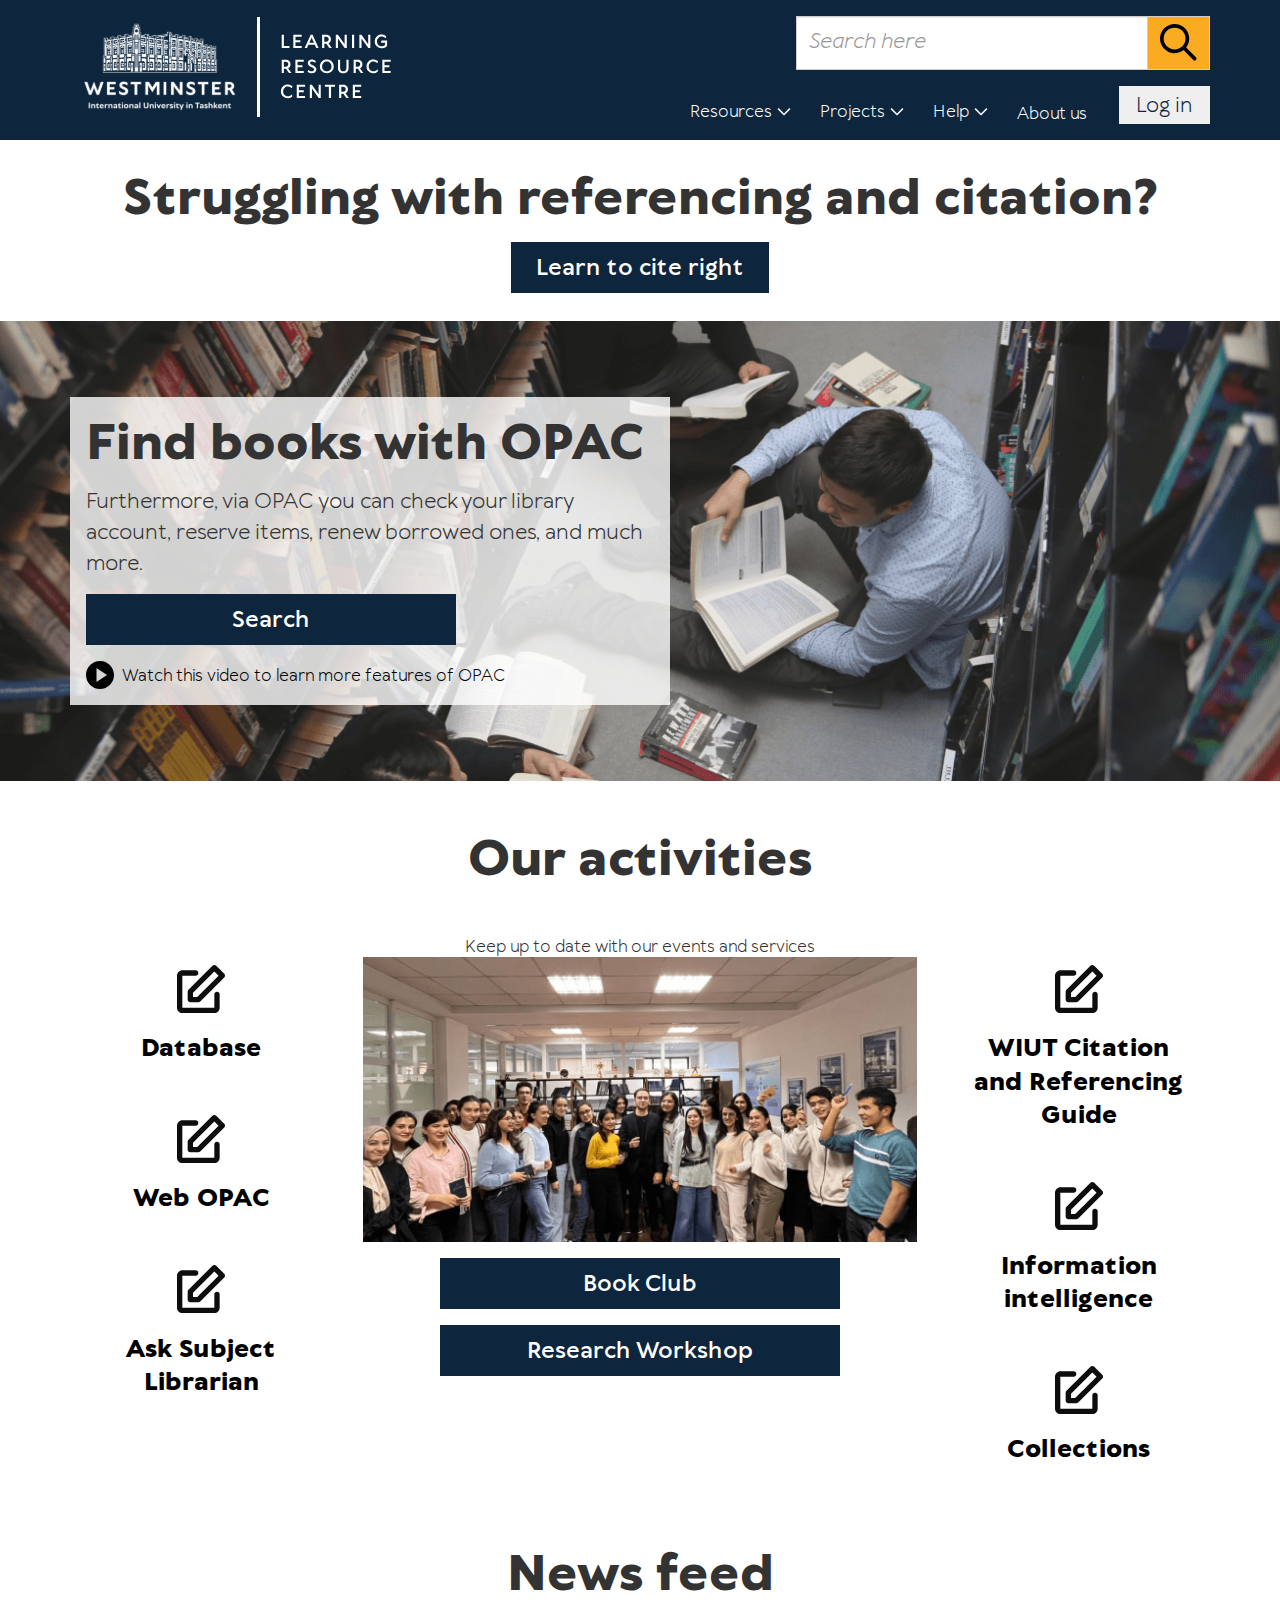
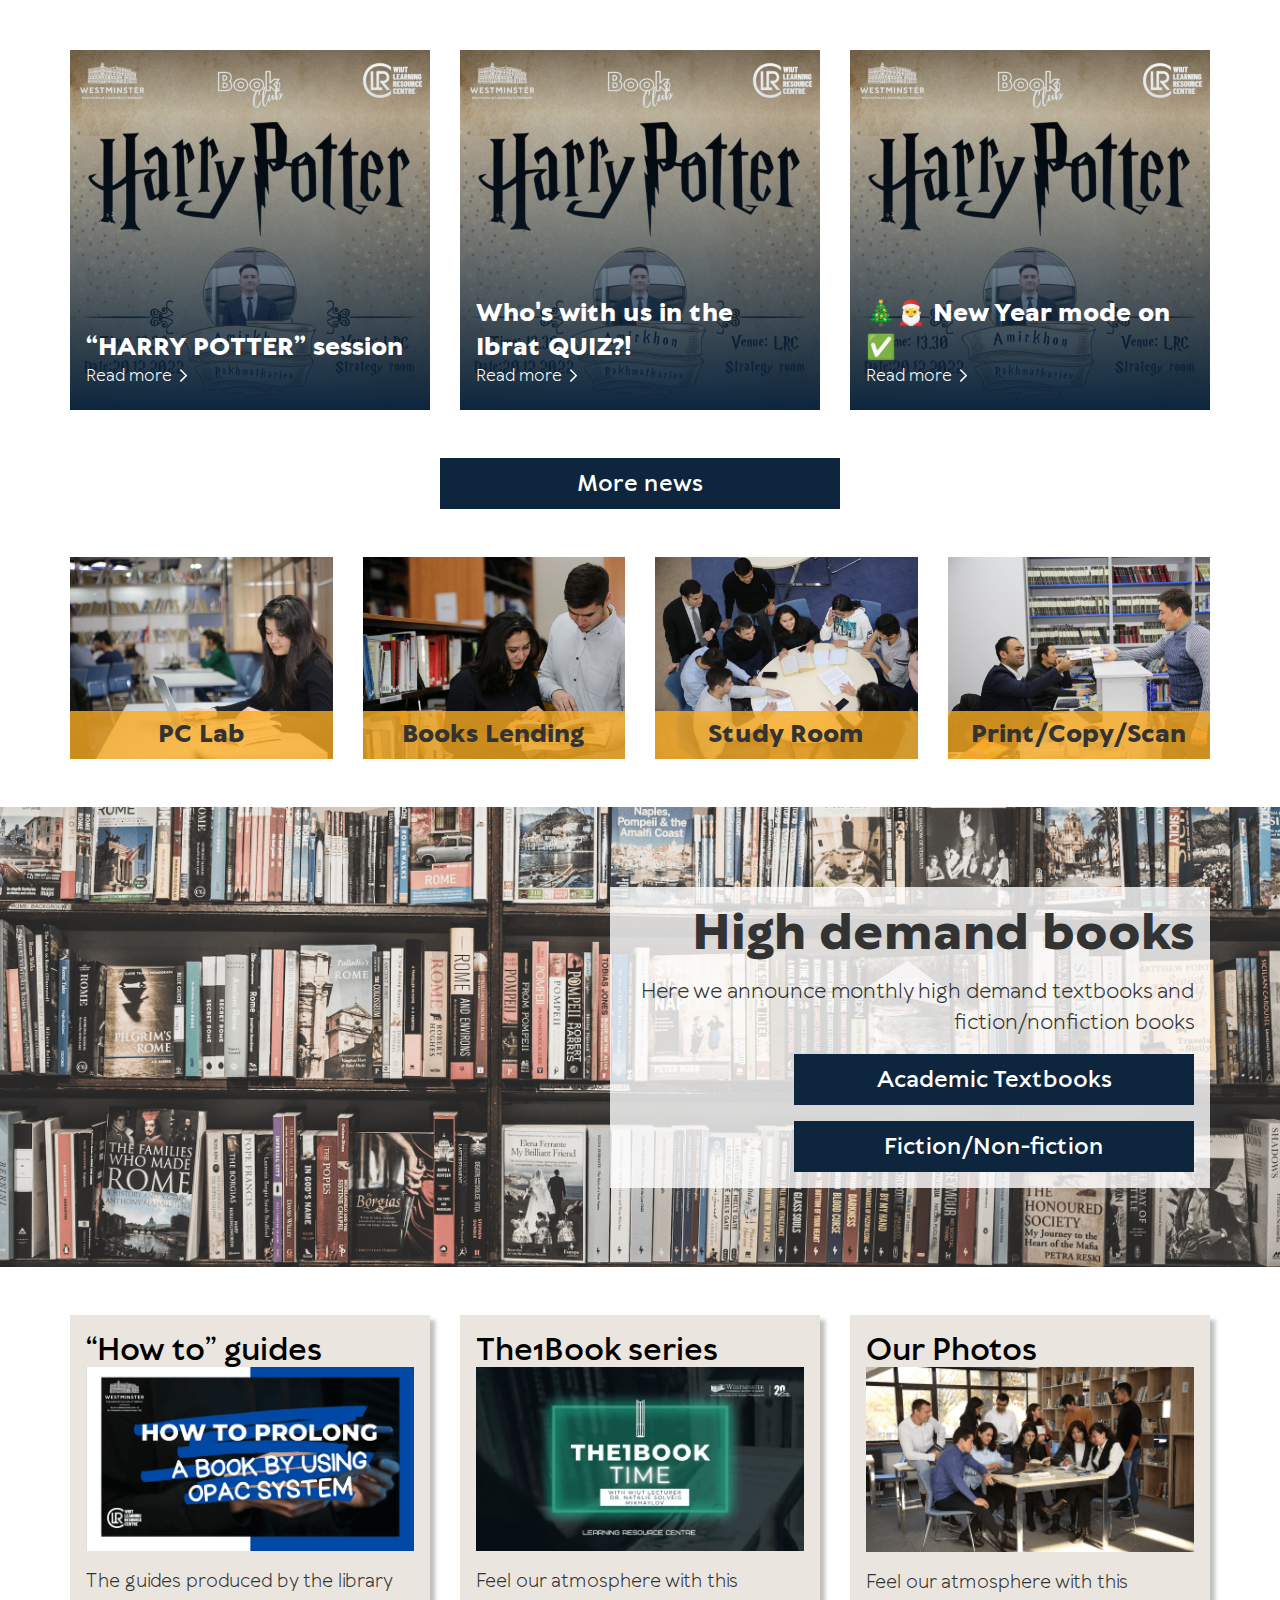
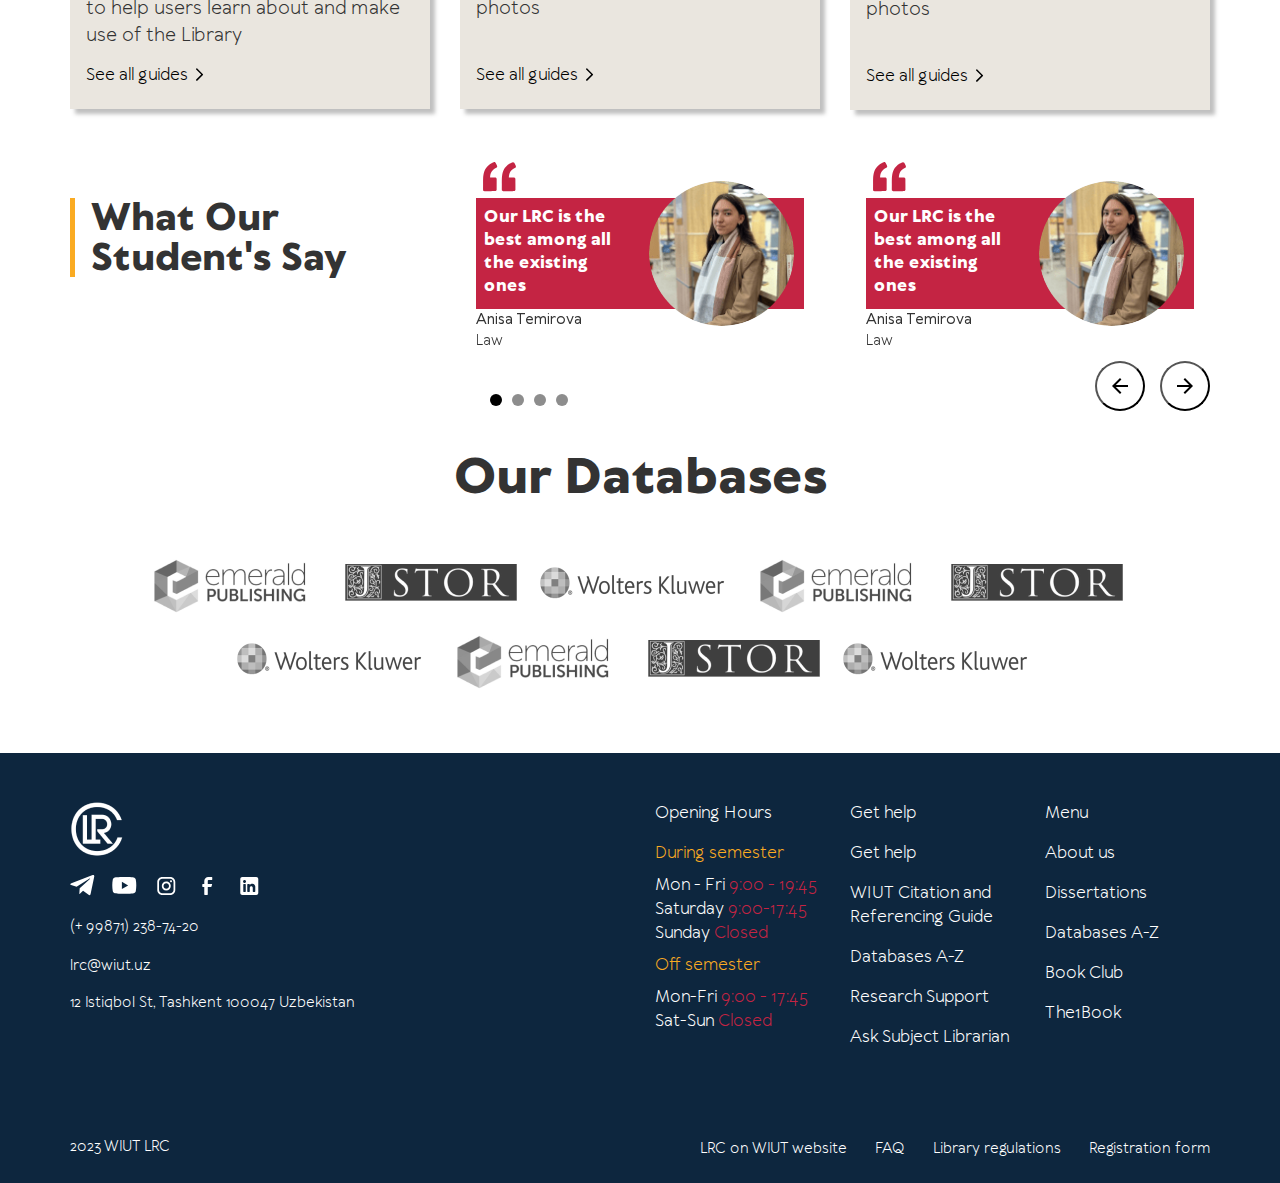
==== commit 51f26473: "update" ====
--- a/index.html
+++ b/index.html
@@ -1,381 +1,59 @@
 <!DOCTYPE html>
 <html lang="en">
-  <head>
-    <meta charset="UTF-8" />
-    <meta http-equiv="X-UA-Compatible" content="IE=edge" />
-    <meta name="viewport" content="width=device-width, initial-scale=1.0" />
-    <title>WULib</title>
 
-    <link
-      rel="stylesheet"
-      href="https://cdnjs.cloudflare.com/ajax/libs/font-awesome/6.4.2/css/all.min.css" />
-    <link href="/css/bootstrap.min.css" rel="stylesheet" media="all" />
-    <link href="/fonts/stylesheet.css?v=1.0.1" rel="stylesheet" media="all" />
-    <link href="/css/slick.min.css?v=1.0.1" rel="stylesheet" media="all" />
-    <link href="/css/style.css?v=1.0.4" rel="stylesheet" media="all" />
-    <link href="/css/media.css?v=1.0.4" rel="stylesheet" media="all" />
-  </head>
+<head>
+  <meta charset="UTF-8" />
+  <meta http-equiv="X-UA-Compatible" content="IE=edge" />
+  <meta name="viewport" content="width=device-width, initial-scale=1.0" />
+  <title>WULib</title>
 
-  <body id="#top">
-    <header>
-      <nav class="navbar navbar-expand-lg wu-navbar">
-        <div class="container">
-          <a class="navbar-brand" href="#">
-            <img src="./img/Group 7.svg" alt="" />
-          </a>
-          <button
-            class="navbar-toggler"
-            type="button"
-            data-bs-toggle="collapse"
-            data-bs-target="#navbarSupportedContent"
-            aria-controls="navbarSupportedContent"
-            aria-expanded="false"
-            aria-label="Toggle navigation">
-            <i class="fa-solid fa-bars" style="color: #ffffff"></i>
-          </button>
-          <div
-            class="collapse navbar-collapse flex-column-reverse justify-content-between"
-            id="navbarSupportedContent">
-            <ul class="navbar-nav mb-2 mb-lg-0 ms-auto wu-nav-links">
-              <li class="nav-item dropdown d-none d-md-block">
-                <a
-                  class="nav-link dropdown-toggle"
-                  href="#"
-                  role="button"
-                  data-bs-toggle="dropdown"
-                  aria-expanded="false">
-                  Resources
-                  <span>
-                    <svg
-                      xmlns="http://www.w3.org/2000/svg"
-                      width="24"
-                      height="25"
-                      viewBox="0 0 24 25"
-                      fill="none">
-                      <path
-                        fill-rule="evenodd"
-                        clip-rule="evenodd"
-                        d="M12.3982 16.1629C12.1785 16.3826 11.8224 16.3826 11.6027 16.1629L5.86788 10.428C5.64821 10.2084 5.64821 9.85227 5.86788 9.63259L6.13305 9.36739C6.35271 9.14772 6.70887 9.14772 6.92854 9.36739L12.0005 14.4393L17.0724 9.36739C17.2921 9.14772 17.6482 9.14772 17.8679 9.36739L18.1331 9.63259C18.3527 9.85227 18.3527 10.2084 18.1331 10.428L12.3982 16.1629Z"
-                        fill="#F4F4F4" />
-                    </svg>
-                  </span>
-                </a>
-                <ul class="dropdown-menu wu-dropdown">
-                  <div class="row">
-                    <div class="col-md-9">
-                      <div class="wu-dropdown-intro-title mb-3">
-                        Featured from News
-                      </div>
-                      <div class="mb-3 row wu-library-row">
-                        <div class="col-md-4">
-                          <div class="wu-dropdown-img">
-                            <img src="/img/dropdown-1.png" />
-                          </div>
-                        </div>
-                        <div class="col-md-8">
-                          <div class="wu-dropdown-content">
-                            <h4 class="wu-dropdown-title">
-                              “HARRY POTTER” session
-                            </h4>
-                            <div class="wu-dropdown-desc">
-                              This Book Club session is facilitated by WIUT
-                              student - Amirkhon Rakhmatkariev
-                            </div>
-                            <a href="#">Read more</a>
-                          </div>
-                        </div>
-                      </div>
-                      <div class="mb-3 row wu-library-row">
-                        <div class="col-md-4">
-                          <div class="wu-dropdown-img">
-                            <img src="/img/dropdown-1.png" />
-                          </div>
-                        </div>
-                        <div class="col-md-8">
-                          <div class="wu-dropdown-content">
-                            <h4 class="wu-dropdown-title">
-                              “HARRY POTTER” session
-                            </h4>
-                            <div class="wu-dropdown-desc">
-                              This Book Club session is facilitated by WIUT
-                              student - Amirkhon Rakhmatkariev
-                            </div>
-                            <a href="#">Read more</a>
-                          </div>
-                        </div>
-                      </div>
-                      <a href="#"
-                        >See all news
-                        <span
-                          ><svg
-                            xmlns="http://www.w3.org/2000/svg"
-                            width="24"
-                            height="24"
-                            viewBox="0 0 24 24"
-                            fill="none">
-                            <path
-                              fill-rule="evenodd"
-                              clip-rule="evenodd"
-                              d="M14.9603 11.1423C15.18 11.362 15.18 11.7181 14.9603 11.9378L9.22541 17.6727C9.00573 17.8923 8.64963 17.8923 8.42996 17.6727L8.16476 17.4075C7.94508 17.1878 7.94508 16.8317 8.16476 16.612L13.2367 11.5401L8.16476 6.46812C7.94508 6.24844 7.94508 5.89234 8.16476 5.67267L8.42996 5.40747C8.64963 5.18779 9.00573 5.18779 9.22541 5.40747L14.9603 11.1423Z"
-                              fill="black" /></svg></span
-                      ></a>
-                    </div>
-                    <div class="col-md-3">
-                      <div class="wu-right-side">
-                        <ul class="nav">
-                          <li class="nav-item">
-                            <a class="nav-link" href="#">Collections</a>
-                          </li>
-                          <li class="nav-item">
-                            <a class="nav-link" href="#">Databases</a>
-                          </li>
-                          <li class="nav-item">
-                            <a class="nav-link" href="#">Dissertations</a>
-                          </li>
-                        </ul>
-                      </div>
-                    </div>
-                  </div>
-                </ul>
-              </li>
-              <li class="nav-item dropdown d-none d-md-block">
-                <a
-                  class="nav-link dropdown-toggle"
-                  href="#"
-                  role="button"
-                  data-bs-toggle="dropdown"
-                  aria-expanded="false">
-                  Projects
-                  <span>
-                    <svg
-                      xmlns="http://www.w3.org/2000/svg"
-                      width="24"
-                      height="25"
-                      viewBox="0 0 24 25"
-                      fill="none">
-                      <path
-                        fill-rule="evenodd"
-                        clip-rule="evenodd"
-                        d="M12.3982 16.1629C12.1785 16.3826 11.8224 16.3826 11.6027 16.1629L5.86788 10.428C5.64821 10.2084 5.64821 9.85227 5.86788 9.63259L6.13305 9.36739C6.35271 9.14772 6.70887 9.14772 6.92854 9.36739L12.0005 14.4393L17.0724 9.36739C17.2921 9.14772 17.6482 9.14772 17.8679 9.36739L18.1331 9.63259C18.3527 9.85227 18.3527 10.2084 18.1331 10.428L12.3982 16.1629Z"
-                        fill="#F4F4F4" />
-                    </svg>
-                  </span>
-                </a>
-                <ul class="dropdown-menu wu-dropdown">
-                  <div class="row">
-                    <div class="col-md-9">
-                      <div class="wu-dropdown-intro-title mb-3">
-                        Featured from News
-                      </div>
-                      <div class="mb-3 row wu-library-row">
-                        <div class="col-md-4">
-                          <div class="wu-dropdown-img">
-                            <img src="/img/dropdown-1.png" />
-                          </div>
-                        </div>
-                        <div class="col-md-8">
-                          <div class="wu-dropdown-content">
-                            <h4 class="wu-dropdown-title">
-                              “HARRY POTTER” session
-                            </h4>
-                            <div class="wu-dropdown-desc">
-                              This Book Club session is facilitated by WIUT
-                              student - Amirkhon Rakhmatkariev
-                            </div>
-                            <a href="#">Read more</a>
-                          </div>
-                        </div>
-                      </div>
-                      <div class="mb-3 row wu-library-row">
-                        <div class="col-md-4">
-                          <div class="wu-dropdown-img">
-                            <img src="/img/dropdown-1.png" />
-                          </div>
-                        </div>
-                        <div class="col-md-8">
-                          <div class="wu-dropdown-content">
-                            <h4 class="wu-dropdown-title">
-                              “HARRY POTTER” session
-                            </h4>
-                            <div class="wu-dropdown-desc">
-                              This Book Club session is facilitated by WIUT
-                              student - Amirkhon Rakhmatkariev
-                            </div>
-                            <a href="#">Read more</a>
-                          </div>
-                        </div>
-                      </div>
-                      <a href="#"
-                        >See all news
-                        <span
-                          ><svg
-                            xmlns="http://www.w3.org/2000/svg"
-                            width="24"
-                            height="24"
-                            viewBox="0 0 24 24"
-                            fill="none">
-                            <path
-                              fill-rule="evenodd"
-                              clip-rule="evenodd"
-                              d="M14.9603 11.1423C15.18 11.362 15.18 11.7181 14.9603 11.9378L9.22541 17.6727C9.00573 17.8923 8.64963 17.8923 8.42996 17.6727L8.16476 17.4075C7.94508 17.1878 7.94508 16.8317 8.16476 16.612L13.2367 11.5401L8.16476 6.46812C7.94508 6.24844 7.94508 5.89234 8.16476 5.67267L8.42996 5.40747C8.64963 5.18779 9.00573 5.18779 9.22541 5.40747L14.9603 11.1423Z"
-                              fill="black" /></svg></span
-                      ></a>
-                    </div>
-                    <div class="col-md-3">
-                      <div class="wu-right-side">
-                        <ul class="nav">
-                          <li class="nav-item">
-                            <a class="nav-link" href="#">Book Club</a>
-                          </li>
-                          <li class="nav-item">
-                            <a class="nav-link" href="#">The1Book</a>
-                          </li>
-                          <li class="nav-item">
-                            <a class="nav-link" href="#">Essential skills</a>
-                          </li>
-                          <li class="nav-item">
-                            <a class="nav-link" href="#">IDL Course</a>
-                          </li>
-                          <li class="nav-item">
-                            <a class="nav-link" href="#">O'tkan kunlar</a>
-                          </li>
-                        </ul>
-                      </div>
-                    </div>
-                  </div>
-                </ul>
-              </li>
-              <li class="nav-item dropdown d-none d-md-block">
-                <a
-                  class="nav-link dropdown-toggle"
-                  href="#"
-                  role="button"
-                  data-bs-toggle="dropdown"
-                  aria-expanded="false">
-                  Help
-                  <span>
-                    <svg
-                      xmlns="http://www.w3.org/2000/svg"
-                      width="24"
-                      height="25"
-                      viewBox="0 0 24 25"
-                      fill="none">
-                      <path
-                        fill-rule="evenodd"
-                        clip-rule="evenodd"
-                        d="M12.3982 16.1629C12.1785 16.3826 11.8224 16.3826 11.6027 16.1629L5.86788 10.428C5.64821 10.2084 5.64821 9.85227 5.86788 9.63259L6.13305 9.36739C6.35271 9.14772 6.70887 9.14772 6.92854 9.36739L12.0005 14.4393L17.0724 9.36739C17.2921 9.14772 17.6482 9.14772 17.8679 9.36739L18.1331 9.63259C18.3527 9.85227 18.3527 10.2084 18.1331 10.428L12.3982 16.1629Z"
-                        fill="#F4F4F4" />
-                    </svg>
-                  </span>
-                </a>
-                <ul class="dropdown-menu wu-dropdown">
-                  <div class="row">
-                    <div class="col-md-9">
-                      <div class="wu-dropdown-intro-title mb-3">
-                        Featured from News
-                      </div>
-                      <div class="mb-3 row wu-library-row">
-                        <div class="col-md-4">
-                          <div class="wu-dropdown-img">
-                            <img src="/img/dropdown-1.png" />
-                          </div>
-                        </div>
-                        <div class="col-md-8">
-                          <div class="wu-dropdown-content">
-                            <h4 class="wu-dropdown-title">
-                              “HARRY POTTER” session
-                            </h4>
-                            <div class="wu-dropdown-desc">
-                              This Book Club session is facilitated by WIUT
-                              student - Amirkhon Rakhmatkariev
-                            </div>
-                            <a href="#">Read more</a>
-                          </div>
-                        </div>
-                      </div>
-                      <div class="mb-3 row wu-library-row">
-                        <div class="col-md-4">
-                          <div class="wu-dropdown-img">
-                            <img src="/img/dropdown-1.png" />
-                          </div>
-                        </div>
-                        <div class="col-md-8">
-                          <div class="wu-dropdown-content">
-                            <h4 class="wu-dropdown-title">
-                              “HARRY POTTER” session
-                            </h4>
-                            <div class="wu-dropdown-desc">
-                              This Book Club session is facilitated by WIUT
-                              student - Amirkhon Rakhmatkariev
-                            </div>
-                            <a href="#">Read more</a>
-                          </div>
-                        </div>
-                      </div>
-                      <a href="#"
-                        >See all news
-                        <span
-                          ><svg
-                            xmlns="http://www.w3.org/2000/svg"
-                            width="24"
-                            height="24"
-                            viewBox="0 0 24 24"
-                            fill="none">
-                            <path
-                              fill-rule="evenodd"
-                              clip-rule="evenodd"
-                              d="M14.9603 11.1423C15.18 11.362 15.18 11.7181 14.9603 11.9378L9.22541 17.6727C9.00573 17.8923 8.64963 17.8923 8.42996 17.6727L8.16476 17.4075C7.94508 17.1878 7.94508 16.8317 8.16476 16.612L13.2367 11.5401L8.16476 6.46812C7.94508 6.24844 7.94508 5.89234 8.16476 5.67267L8.42996 5.40747C8.64963 5.18779 9.00573 5.18779 9.22541 5.40747L14.9603 11.1423Z"
-                              fill="black" /></svg></span
-                      ></a>
-                    </div>
-                    <div class="col-md-3">
-                      <div class="wu-right-side">
-                        <ul class="nav">
-                          <li class="nav-item">
-                            <a class="nav-link" href="#"
-                              >Ask Subject Librarian</a
-                            >
-                          </li>
-                          <li class="nav-item">
-                            <a class="nav-link" href="#">Video Tutorials</a>
-                          </li>
-                          <li class="nav-item">
-                            <a class="nav-link" href="#"
-                              >Citing and Referencing</a
-                            >
-                          </li>
-                          <li class="nav-item">
-                            <a class="nav-link" href="#">Research Support</a>
-                          </li>
-                        </ul>
-                      </div>
-                    </div>
-                  </div>
-                </ul>
-              </li>
-              <li class="nav-item d-none d-md-block">
-                <a class="nav-link" href="#"> About us</a>
-              </li>
-              <li class="nav-item d-md-none">
-                <div class="d-inline-flex gap-1">
-                  <button
-                    class="btn w-100 text-white wu-mobile-nav-link"
-                    type="button"
-                    data-bs-toggle="collapse"
-                    data-bs-target="#collapseResources"
-                    aria-expanded="false"
-                    aria-controls="collapseResources">
+  <link rel="stylesheet" href="https://cdnjs.cloudflare.com/ajax/libs/font-awesome/6.4.2/css/all.min.css" />
+  <link href="/css/bootstrap.min.css" rel="stylesheet" media="all" />
+  <link href="/fonts/stylesheet.css?v=1.0.1" rel="stylesheet" media="all" />
+  <link href="/css/slick.min.css?v=1.0.1" rel="stylesheet" media="all" />
+  <link href="/css/style.css?v=1.0.4" rel="stylesheet" media="all" />
+  <link href="/css/media.css?v=1.0.4" rel="stylesheet" media="all" />
+</head>
+
+<body id="#top">
+  <header>
+    <nav class="wu-header">
+      <div class="container">
+        <div class="wu-navbar-wrapper">
+          <div class="wu-navbar-container">
+            <a class="wu-header-logo" href="#">
+              <img src="./img/Group 7.svg" alt="" />
+            </a>
+            <div class="wu-header-right wu-desktop">
+              <div class="input-group">
+                <input type="text" class="form-control" placeholder="Search here" aria-describedby="basic-addon2" />
+                <span class="input-group-addon" id="basic-addon2">
+                  <svg xmlns="http://www.w3.org/2000/svg" width="37" height="37" viewBox="0 0 37 37" fill="none">
+                    <path
+                      d="M14.5918 3.64586C11.6893 3.64586 8.90569 4.79887 6.85332 6.85124C4.80096 8.90361 3.64795 11.6872 3.64795 14.5897C3.64795 17.4922 4.80096 20.2758 6.85332 22.3282C8.90569 24.3805 11.6893 25.5335 14.5918 25.5335C17.4943 25.5335 20.2779 24.3805 22.3303 22.3282C24.3826 20.2758 25.5356 17.4922 25.5356 14.5897C25.5356 11.6872 24.3826 8.90361 22.3303 6.85124C20.2779 4.79887 17.4943 3.64586 14.5918 3.64586ZM9.01339e-08 14.5897C0.000332558 12.2675 0.554886 9.97897 1.61757 7.91422C2.68026 5.84947 4.22039 4.06816 6.10996 2.71834C7.99953 1.36852 10.184 0.48917 12.4817 0.153371C14.7795 -0.182428 17.1242 0.0350218 19.3211 0.78765C21.5179 1.54028 23.5034 2.80635 25.1125 4.48063C26.7216 6.15492 27.9079 8.18908 28.5727 10.414C29.2376 12.639 29.3618 14.9905 28.9351 17.2731C28.5084 19.5558 27.543 21.7036 26.1193 23.5381L35.945 33.3639C36.2773 33.7079 36.4611 34.1686 36.457 34.6468C36.4528 35.1251 36.261 35.5826 35.9228 35.9207C35.5847 36.2589 35.1272 36.4507 34.6489 36.4549C34.1707 36.4591 33.71 36.2752 33.3659 35.943L23.5402 26.1172C21.3833 27.7918 18.7997 28.8275 16.0834 29.1067C13.367 29.3858 10.6268 28.8971 8.17441 27.6962C5.72199 26.4953 3.65577 24.6303 2.2107 22.3133C0.76563 19.9963 -0.000303364 17.3204 9.01339e-08 14.5897Z"
+                      fill="black" />
+                  </svg>
+                </span>
+              </div>
+              <ul class="wu-header-right-list">
+                <li class="dropdown">
+                  <a class="dropdown-toggle" href="#" role="button" data-bs-toggle="dropdown" aria-expanded="false">
                     Resources
-                  </button>
-                </div>
-                <div class="collapse" id="collapseResources">
-                  <div class="card card-body">
-                    <div class="row d-flex flex-column-reverse">
+                    <span>
+                      <svg xmlns="http://www.w3.org/2000/svg" width="24" height="25" viewBox="0 0 24 25" fill="none">
+                        <path fill-rule="evenodd" clip-rule="evenodd"
+                          d="M12.3982 16.1629C12.1785 16.3826 11.8224 16.3826 11.6027 16.1629L5.86788 10.428C5.64821 10.2084 5.64821 9.85227 5.86788 9.63259L6.13305 9.36739C6.35271 9.14772 6.70887 9.14772 6.92854 9.36739L12.0005 14.4393L17.0724 9.36739C17.2921 9.14772 17.6482 9.14772 17.8679 9.36739L18.1331 9.63259C18.3527 9.85227 18.3527 10.2084 18.1331 10.428L12.3982 16.1629Z"
+                          fill="#F4F4F4" />
+                      </svg>
+                    </span>
+                  </a>
+                  <ul class="dropdown-menu wu-dropdown">
+                    <div class="row">
                       <div class="col-md-9">
-                        <div class="wu-dropdown-intro-title mb-3">
+                        <div class="wu-dropdown-intro-title">
                           Featured from News
                         </div>
-                        <div class="mb-3 row wu-library-row">
+                        <div class="row wu-library-row">
                           <div class="col-md-4">
                             <div class="wu-dropdown-img">
                               <img src="/img/dropdown-1.png" />
@@ -394,7 +72,7 @@
                             </div>
                           </div>
                         </div>
-                        <div class="mb-3 row wu-library-row">
+                        <div class="row wu-library-row">
                           <div class="col-md-4">
                             <div class="wu-dropdown-img">
                               <img src="/img/dropdown-1.png" />
@@ -413,61 +91,50 @@
                             </div>
                           </div>
                         </div>
-                        <a href="#"
-                          >See all news
-                          <span
-                            ><svg
-                              xmlns="http://www.w3.org/2000/svg"
-                              width="24"
-                              height="24"
-                              viewBox="0 0 24 24"
+                        <a class="wu-see-all-news" href="#">See all news
+                          <span><svg xmlns="http://www.w3.org/2000/svg" width="24" height="24" viewBox="0 0 24 24"
                               fill="none">
-                              <path
-                                fill-rule="evenodd"
-                                clip-rule="evenodd"
+                              <path fill-rule="evenodd" clip-rule="evenodd"
                                 d="M14.9603 11.1423C15.18 11.362 15.18 11.7181 14.9603 11.9378L9.22541 17.6727C9.00573 17.8923 8.64963 17.8923 8.42996 17.6727L8.16476 17.4075C7.94508 17.1878 7.94508 16.8317 8.16476 16.612L13.2367 11.5401L8.16476 6.46812C7.94508 6.24844 7.94508 5.89234 8.16476 5.67267L8.42996 5.40747C8.64963 5.18779 9.00573 5.18779 9.22541 5.40747L14.9603 11.1423Z"
-                                fill="black" /></svg></span
-                        ></a>
+                                fill="black" />
+                            </svg></span></a>
                       </div>
                       <div class="col-md-3">
                         <div class="wu-right-side">
                           <ul class="nav">
-                            <li class="nav-item">
-                              <a class="nav-link" href="#">Collections</a>
-                            </li>
-                            <li class="nav-item">
-                              <a class="nav-link" href="#">Databases</a>
-                            </li>
-                            <li class="nav-item">
-                              <a class="nav-link" href="#">Dissertations</a>
+                            <li class="">
+                              <a href="#">Collections</a>
+                            </li>
+                            <li class="">
+                              <a href="#">Databases</a>
+                            </li>
+                            <li class="">
+                              <a href="#">Dissertations</a>
                             </li>
                           </ul>
                         </div>
                       </div>
                     </div>
-                  </div>
-                </div>
-              </li>
-              <li class="nav-item d-md-none">
-                <div class="d-inline-flex gap-1">
-                  <button
-                    class="btn w-100 text-white wu-mobile-nav-link"
-                    type="button"
-                    data-bs-toggle="collapse"
-                    data-bs-target="#collapseProjects"
-                    aria-expanded="false"
-                    aria-controls="collapseProjects">
+                  </ul>
+                </li>
+                <li class="dropdown">
+                  <a class="dropdown-toggle" href="#" role="button" data-bs-toggle="dropdown" aria-expanded="false">
                     Projects
-                  </button>
-                </div>
-                <div class="collapse" id="collapseProjects">
-                  <div class="card card-body">
-                    <div class="row d-flex flex-column-reverse">
+                    <span>
+                      <svg xmlns="http://www.w3.org/2000/svg" width="24" height="25" viewBox="0 0 24 25" fill="none">
+                        <path fill-rule="evenodd" clip-rule="evenodd"
+                          d="M12.3982 16.1629C12.1785 16.3826 11.8224 16.3826 11.6027 16.1629L5.86788 10.428C5.64821 10.2084 5.64821 9.85227 5.86788 9.63259L6.13305 9.36739C6.35271 9.14772 6.70887 9.14772 6.92854 9.36739L12.0005 14.4393L17.0724 9.36739C17.2921 9.14772 17.6482 9.14772 17.8679 9.36739L18.1331 9.63259C18.3527 9.85227 18.3527 10.2084 18.1331 10.428L12.3982 16.1629Z"
+                          fill="#F4F4F4" />
+                      </svg>
+                    </span>
+                  </a>
+                  <ul class="dropdown-menu wu-dropdown">
+                    <div class="row">
                       <div class="col-md-9">
-                        <div class="wu-dropdown-intro-title mb-3">
+                        <div class="wu-dropdown-intro-title">
                           Featured from News
                         </div>
-                        <div class="mb-3 row wu-library-row">
+                        <div class="row wu-library-row">
                           <div class="col-md-4">
                             <div class="wu-dropdown-img">
                               <img src="/img/dropdown-1.png" />
@@ -486,7 +153,7 @@
                             </div>
                           </div>
                         </div>
-                        <div class="mb-3 row wu-library-row">
+                        <div class="row wu-library-row">
                           <div class="col-md-4">
                             <div class="wu-dropdown-img">
                               <img src="/img/dropdown-1.png" />
@@ -505,67 +172,56 @@
                             </div>
                           </div>
                         </div>
-                        <a href="#"
-                          >See all news
-                          <span
-                            ><svg
-                              xmlns="http://www.w3.org/2000/svg"
-                              width="24"
-                              height="24"
-                              viewBox="0 0 24 24"
+                        <a class="wu-see-all-news" href="#">See all news
+                          <span><svg xmlns="http://www.w3.org/2000/svg" width="24" height="24" viewBox="0 0 24 24"
                               fill="none">
-                              <path
-                                fill-rule="evenodd"
-                                clip-rule="evenodd"
+                              <path fill-rule="evenodd" clip-rule="evenodd"
                                 d="M14.9603 11.1423C15.18 11.362 15.18 11.7181 14.9603 11.9378L9.22541 17.6727C9.00573 17.8923 8.64963 17.8923 8.42996 17.6727L8.16476 17.4075C7.94508 17.1878 7.94508 16.8317 8.16476 16.612L13.2367 11.5401L8.16476 6.46812C7.94508 6.24844 7.94508 5.89234 8.16476 5.67267L8.42996 5.40747C8.64963 5.18779 9.00573 5.18779 9.22541 5.40747L14.9603 11.1423Z"
-                                fill="black" /></svg></span
-                        ></a>
+                                fill="black" />
+                            </svg></span></a>
                       </div>
                       <div class="col-md-3">
                         <div class="wu-right-side">
                           <ul class="nav">
-                            <li class="nav-item">
-                              <a class="nav-link" href="#">Book Club</a>
-                            </li>
-                            <li class="nav-item">
-                              <a class="nav-link" href="#">The1Book</a>
-                            </li>
-                            <li class="nav-item">
-                              <a class="nav-link" href="#">Essential skills</a>
-                            </li>
-                            <li class="nav-item">
-                              <a class="nav-link" href="#">IDL Course</a>
-                            </li>
-                            <li class="nav-item">
-                              <a class="nav-link" href="#">O'tkan kunlar</a>
+                            <li class="">
+                              <a href="#">Book Club</a>
+                            </li>
+                            <li class="">
+                              <a href="#">The1Book</a>
+                            </li>
+                            <li class="">
+                              <a href="#">Essential skills</a>
+                            </li>
+                            <li class="">
+                              <a href="#">IDL Course</a>
+                            </li>
+                            <li class="">
+                              <a href="#">O'tkan kunlar</a>
                             </li>
                           </ul>
                         </div>
                       </div>
                     </div>
-                  </div>
-                </div>
-              </li>
-              <li class="nav-item d-md-none">
-                <div class="d-inline-flex gap-1">
-                  <button
-                    class="btn w-100 text-white wu-mobile-nav-link"
-                    type="button"
-                    data-bs-toggle="collapse"
-                    data-bs-target="#collapseHelp"
-                    aria-expanded="false"
-                    aria-controls="collapseHelp">
+                  </ul>
+                </li>
+                <li class="dropdown">
+                  <a class="dropdown-toggle" href="#" role="button" data-bs-toggle="dropdown" aria-expanded="false">
                     Help
-                  </button>
-                </div>
-                <div class="collapse" id="collapseHelp">
-                  <div class="card card-body">
-                    <div class="row d-flex flex-column-reverse">
+                    <span>
+                      <svg xmlns="http://www.w3.org/2000/svg" width="24" height="25" viewBox="0 0 24 25" fill="none">
+                        <path fill-rule="evenodd" clip-rule="evenodd"
+                          d="M12.3982 16.1629C12.1785 16.3826 11.8224 16.3826 11.6027 16.1629L5.86788 10.428C5.64821 10.2084 5.64821 9.85227 5.86788 9.63259L6.13305 9.36739C6.35271 9.14772 6.70887 9.14772 6.92854 9.36739L12.0005 14.4393L17.0724 9.36739C17.2921 9.14772 17.6482 9.14772 17.8679 9.36739L18.1331 9.63259C18.3527 9.85227 18.3527 10.2084 18.1331 10.428L12.3982 16.1629Z"
+                          fill="#F4F4F4" />
+                      </svg>
+                    </span>
+                  </a>
+                  <ul class="dropdown-menu wu-dropdown">
+                    <div class="row">
                       <div class="col-md-9">
-                        <div class="wu-dropdown-intro-title mb-3">
+                        <div class="wu-dropdown-intro-title">
                           Featured from News
                         </div>
-                        <div class="mb-3 row wu-library-row">
+                        <div class="row wu-library-row">
                           <div class="col-md-4">
                             <div class="wu-dropdown-img">
                               <img src="/img/dropdown-1.png" />
@@ -584,7 +240,7 @@
                             </div>
                           </div>
                         </div>
-                        <div class="mb-3 row wu-library-row">
+                        <div class="row wu-library-row">
                           <div class="col-md-4">
                             <div class="wu-dropdown-img">
                               <img src="/img/dropdown-1.png" />
@@ -603,764 +259,912 @@
                             </div>
                           </div>
                         </div>
-                        <a href="#"
-                          >See all news
-                          <span
-                            ><svg
-                              xmlns="http://www.w3.org/2000/svg"
-                              width="24"
-                              height="24"
-                              viewBox="0 0 24 24"
+                        <a class="wu-see-all-news" href="#">See all news
+                          <span><svg xmlns="http://www.w3.org/2000/svg" width="24" height="24" viewBox="0 0 24 24"
                               fill="none">
-                              <path
-                                fill-rule="evenodd"
-                                clip-rule="evenodd"
+                              <path fill-rule="evenodd" clip-rule="evenodd"
                                 d="M14.9603 11.1423C15.18 11.362 15.18 11.7181 14.9603 11.9378L9.22541 17.6727C9.00573 17.8923 8.64963 17.8923 8.42996 17.6727L8.16476 17.4075C7.94508 17.1878 7.94508 16.8317 8.16476 16.612L13.2367 11.5401L8.16476 6.46812C7.94508 6.24844 7.94508 5.89234 8.16476 5.67267L8.42996 5.40747C8.64963 5.18779 9.00573 5.18779 9.22541 5.40747L14.9603 11.1423Z"
-                                fill="black" /></svg></span
-                        ></a>
+                                fill="black" />
+                            </svg></span></a>
                       </div>
                       <div class="col-md-3">
                         <div class="wu-right-side">
                           <ul class="nav">
-                            <li class="nav-item">
-                              <a class="nav-link" href="#"
-                                >Ask Subject Librarian</a
-                              >
-                            </li>
-                            <li class="nav-item">
-                              <a class="nav-link" href="#">Video Tutorials</a>
-                            </li>
-                            <li class="nav-item">
-                              <a class="nav-link" href="#"
-                                >Citing and Referencing</a
-                              >
-                            </li>
-                            <li class="nav-item">
-                              <a class="nav-link" href="#">Research Support</a>
+                            <li class="">
+                              <a href="#">Ask Subject Librarian</a>
+                            </li>
+                            <li class="">
+                              <a href="#">Video Tutorials</a>
+                            </li>
+                            <li class="">
+                              <a href="#">Citing and Referencing</a>
+                            </li>
+                            <li class="">
+                              <a href="#">Research Support</a>
                             </li>
                           </ul>
                         </div>
                       </div>
                     </div>
-                  </div>
-                </div>
-              </li>
-              <li class="nav-item d-md-none">
-                <a class="nav-link wu-mobile-nav-link" href="#"> About us</a>
-              </li>
-              <li class="nav-item">
-                <button class="btn btn-light wu-header-btn">Log in</button>
-              </li>
-            </ul>
-            <form class="d-flex ms-auto w-50" role="search">
-              <div class="input-group mb-4">
-                <input
-                  type="text"
-                  class="form-control"
-                  placeholder="Search here"
-                  aria-label="Search here"
-                  aria-describedby="basic-addon2" />
-                <span class="input-group-text" id="basic-addon2">
-                  <svg
-                    xmlns="http://www.w3.org/2000/svg"
-                    width="37"
-                    height="37"
-                    viewBox="0 0 37 37"
-                    fill="none">
+                  </ul>
+                </li>
+                <li>
+                  <a href="#"> About us</a>
+                </li>
+                <li class="">
+                  <button class="btn btn-light wu-header-btn">Log in</button>
+                </li>
+              </ul>
+            </div>
+            <button class="btn wu-mobile-btn wu-mobile" type="button" data-toggle="collapse"
+              data-target="#collapseExample1" aria-expanded="false" aria-controls="collapseExample1">
+              <i class="fa-solid fa-bars fa-2xl" style="color: #ffffff"></i>
+            </button>
+          </div>
+          <div class="collapse" id="collapseExample1">
+            <div class="well wu-mobile wu-first-well">
+              <li>
+                <a class="btn wu-mobile-link" role="button" data-toggle="collapse" href="#collapseExample2"
+                  aria-expanded="false" aria-controls="collapseExample">
+                  Resources
+                </a>
+                <div class="collapse" id="collapseExample2">
+                  <div class="well">
+                    <div class="row flex-column-reverse">
+                      <div class="col-md-3">
+                        <div class="wu-right-side">
+                          <ul class="nav">
+                            <li class="nav-item">
+                              <a class="nav-link" href="#">Collections</a>
+                            </li>
+                            <li class="nav-item">
+                              <a class="nav-link" href="#">Databases</a>
+                            </li>
+                            <li class="nav-item">
+                              <a class="nav-link" href="#">Dissertations</a>
+                            </li>
+                          </ul>
+                        </div>
+                      </div>
+                      <div class="col-md-9">
+                        <div class="wu-dropdown-intro-title mb-3">
+                          Featured from News
+                        </div>
+                        <div class="mb-3 row wu-library-row">
+                          <div class="col-md-4">
+                            <div class="wu-dropdown-img">
+                              <img src="/img/dropdown-1.png" />
+                            </div>
+                          </div>
+                          <div class="col-md-8">
+                            <div class="wu-dropdown-content">
+                              <h4 class="wu-dropdown-title">
+                                “HARRY POTTER” session
+                              </h4>
+                              <div class="wu-dropdown-desc">
+                                This Book Club session is facilitated by WIUT
+                                student - Amirkhon Rakhmatkariev
+                              </div>
+                              <a href="#">Read more</a>
+                            </div>
+                          </div>
+                        </div>
+                        <div class="mb-3 row wu-library-row">
+                          <div class="col-md-4">
+                            <div class="wu-dropdown-img">
+                              <img src="/img/dropdown-1.png" />
+                            </div>
+                          </div>
+                          <div class="col-md-8">
+                            <div class="wu-dropdown-content">
+                              <h4 class="wu-dropdown-title">
+                                “HARRY POTTER” session
+                              </h4>
+                              <div class="wu-dropdown-desc">
+                                This Book Club session is facilitated by WIUT
+                                student - Amirkhon Rakhmatkariev
+                              </div>
+                              <a href="#">Read more</a>
+                            </div>
+                          </div>
+                        </div>
+                        <a class="wu-d-flex" href="#">See all news
+                          <span><svg xmlns="http://www.w3.org/2000/svg" width="24" height="24" viewBox="0 0 24 24"
+                              fill="none">
+                              <path fill-rule="evenodd" clip-rule="evenodd"
+                                d="M14.9603 11.1423C15.18 11.362 15.18 11.7181 14.9603 11.9378L9.22541 17.6727C9.00573 17.8923 8.64963 17.8923 8.42996 17.6727L8.16476 17.4075C7.94508 17.1878 7.94508 16.8317 8.16476 16.612L13.2367 11.5401L8.16476 6.46812C7.94508 6.24844 7.94508 5.89234 8.16476 5.67267L8.42996 5.40747C8.64963 5.18779 9.00573 5.18779 9.22541 5.40747L14.9603 11.1423Z"
+                                fill="black" />
+                            </svg></span></a>
+                      </div>
+                    </div>
+                  </div>
+                </div>
+              </li>
+              <li>
+                <a class="btn wu-mobile-link" role="button" data-toggle="collapse" href="#collapseExample3"
+                  aria-expanded="false" aria-controls="collapseExample3">
+                  Projects
+                </a>
+                <div class="collapse" id="collapseExample3">
+                  <div class="well">
+                    <div class="row flex-column-reverse">
+                      <div class="col-md-3">
+                        <div class="wu-right-side">
+                          <ul class="nav">
+                            <li class="">
+                              <a href="#">Book Club</a>
+                            </li>
+                            <li class="">
+                              <a href="#">The1Book</a>
+                            </li>
+                            <li class="">
+                              <a href="#">Essential skills</a>
+                            </li>
+                            <li class="">
+                              <a href="#">IDL Course</a>
+                            </li>
+                            <li class="">
+                              <a href="#">O'tkan kunlar</a>
+                            </li>
+                          </ul>
+                        </div>
+                      </div>
+                      <div class="col-md-9">
+                        <div class="wu-dropdown-intro-title mb-3">
+                          Featured from News
+                        </div>
+                        <div class="mb-3 row wu-library-row">
+                          <div class="col-md-4">
+                            <div class="wu-dropdown-img">
+                              <img src="/img/dropdown-1.png" />
+                            </div>
+                          </div>
+                          <div class="col-md-8">
+                            <div class="wu-dropdown-content">
+                              <h4 class="wu-dropdown-title">
+                                “HARRY POTTER” session
+                              </h4>
+                              <div class="wu-dropdown-desc">
+                                This Book Club session is facilitated by WIUT
+                                student - Amirkhon Rakhmatkariev
+                              </div>
+                              <a href="#">Read more</a>
+                            </div>
+                          </div>
+                        </div>
+                        <div class="mb-3 row wu-library-row">
+                          <div class="col-md-4">
+                            <div class="wu-dropdown-img">
+                              <img src="/img/dropdown-1.png" />
+                            </div>
+                          </div>
+                          <div class="col-md-8">
+                            <div class="wu-dropdown-content">
+                              <h4 class="wu-dropdown-title">
+                                “HARRY POTTER” session
+                              </h4>
+                              <div class="wu-dropdown-desc">
+                                This Book Club session is facilitated by WIUT
+                                student - Amirkhon Rakhmatkariev
+                              </div>
+                              <a href="#">Read more</a>
+                            </div>
+                          </div>
+                        </div>
+                        <a class="wu-d-flex" href="#">See all news
+                          <span><svg xmlns="http://www.w3.org/2000/svg" width="24" height="24" viewBox="0 0 24 24"
+                              fill="none">
+                              <path fill-rule="evenodd" clip-rule="evenodd"
+                                d="M14.9603 11.1423C15.18 11.362 15.18 11.7181 14.9603 11.9378L9.22541 17.6727C9.00573 17.8923 8.64963 17.8923 8.42996 17.6727L8.16476 17.4075C7.94508 17.1878 7.94508 16.8317 8.16476 16.612L13.2367 11.5401L8.16476 6.46812C7.94508 6.24844 7.94508 5.89234 8.16476 5.67267L8.42996 5.40747C8.64963 5.18779 9.00573 5.18779 9.22541 5.40747L14.9603 11.1423Z"
+                                fill="black" />
+                            </svg></span></a>
+                      </div>
+                    </div>
+                  </div>
+                </div>
+              </li>
+              <li>
+                <a class="btn wu-mobile-link" role="button" data-toggle="collapse" href="#collapseExample4"
+                  aria-expanded="false" aria-controls="collapseExample4">
+                  Help
+                </a>
+                <div class="collapse" id="collapseExample4">
+                  <div class="well">
+                    <div class="row flex-column-reverse">
+                      <div class="col-md-3">
+                        <div class="wu-right-side">
+                          <ul class="nav">
+                            <li class="">
+                              <a href="#">Ask Subject Librarian</a>
+                            </li>
+                            <li class="">
+                              <a href="#">Video Tutorials</a>
+                            </li>
+                            <li class="">
+                              <a href="#">Citing and Referencing</a>
+                            </li>
+                            <li class="">
+                              <a href="#">Research Support</a>
+                            </li>
+                          </ul>
+                        </div>
+                      </div>
+                      <div class="col-md-9">
+                        <div class="wu-dropdown-intro-title mb-3">
+                          Featured from News
+                        </div>
+                        <div class="mb-3 row wu-library-row">
+                          <div class="col-md-4">
+                            <div class="wu-dropdown-img">
+                              <img src="/img/dropdown-1.png" />
+                            </div>
+                          </div>
+                          <div class="col-md-8">
+                            <div class="wu-dropdown-content">
+                              <h4 class="wu-dropdown-title">
+                                “HARRY POTTER” session
+                              </h4>
+                              <div class="wu-dropdown-desc">
+                                This Book Club session is facilitated by WIUT
+                                student - Amirkhon Rakhmatkariev
+                              </div>
+                              <a href="#">Read more</a>
+                            </div>
+                          </div>
+                        </div>
+                        <div class="mb-3 row wu-library-row">
+                          <div class="col-md-4">
+                            <div class="wu-dropdown-img">
+                              <img src="/img/dropdown-1.png" />
+                            </div>
+                          </div>
+                          <div class="col-md-8">
+                            <div class="wu-dropdown-content">
+                              <h4 class="wu-dropdown-title">
+                                “HARRY POTTER” session
+                              </h4>
+                              <div class="wu-dropdown-desc">
+                                This Book Club session is facilitated by WIUT
+                                student - Amirkhon Rakhmatkariev
+                              </div>
+                              <a href="#">Read more</a>
+                            </div>
+                          </div>
+                        </div>
+                        <a class="wu-d-flex" href="#">See all news
+                          <span><svg xmlns="http://www.w3.org/2000/svg" width="24" height="24" viewBox="0 0 24 24"
+                              fill="none">
+                              <path fill-rule="evenodd" clip-rule="evenodd"
+                                d="M14.9603 11.1423C15.18 11.362 15.18 11.7181 14.9603 11.9378L9.22541 17.6727C9.00573 17.8923 8.64963 17.8923 8.42996 17.6727L8.16476 17.4075C7.94508 17.1878 7.94508 16.8317 8.16476 16.612L13.2367 11.5401L8.16476 6.46812C7.94508 6.24844 7.94508 5.89234 8.16476 5.67267L8.42996 5.40747C8.64963 5.18779 9.00573 5.18779 9.22541 5.40747L14.9603 11.1423Z"
+                                fill="black" />
+                            </svg></span></a>
+                      </div>
+                    </div>
+                  </div>
+                </div>
+              </li>
+              <li>
+                <a class="wu-mobile-link btn" href="#"> About us</a>
+              </li>
+              <div class="input-group">
+                <input type="text" class="form-control" placeholder="Search here" aria-describedby="basic-addon2" />
+                <span class="input-group-addon" id="basic-addon2">
+                  <svg xmlns="http://www.w3.org/2000/svg" width="37" height="37" viewBox="0 0 37 37" fill="none">
                     <path
                       d="M14.5918 3.64586C11.6893 3.64586 8.90569 4.79887 6.85332 6.85124C4.80096 8.90361 3.64795 11.6872 3.64795 14.5897C3.64795 17.4922 4.80096 20.2758 6.85332 22.3282C8.90569 24.3805 11.6893 25.5335 14.5918 25.5335C17.4943 25.5335 20.2779 24.3805 22.3303 22.3282C24.3826 20.2758 25.5356 17.4922 25.5356 14.5897C25.5356 11.6872 24.3826 8.90361 22.3303 6.85124C20.2779 4.79887 17.4943 3.64586 14.5918 3.64586ZM9.01339e-08 14.5897C0.000332558 12.2675 0.554886 9.97897 1.61757 7.91422C2.68026 5.84947 4.22039 4.06816 6.10996 2.71834C7.99953 1.36852 10.184 0.48917 12.4817 0.153371C14.7795 -0.182428 17.1242 0.0350218 19.3211 0.78765C21.5179 1.54028 23.5034 2.80635 25.1125 4.48063C26.7216 6.15492 27.9079 8.18908 28.5727 10.414C29.2376 12.639 29.3618 14.9905 28.9351 17.2731C28.5084 19.5558 27.543 21.7036 26.1193 23.5381L35.945 33.3639C36.2773 33.7079 36.4611 34.1686 36.457 34.6468C36.4528 35.1251 36.261 35.5826 35.9228 35.9207C35.5847 36.2589 35.1272 36.4507 34.6489 36.4549C34.1707 36.4591 33.71 36.2752 33.3659 35.943L23.5402 26.1172C21.3833 27.7918 18.7997 28.8275 16.0834 29.1067C13.367 29.3858 10.6268 28.8971 8.17441 27.6962C5.72199 26.4953 3.65577 24.6303 2.2107 22.3133C0.76563 19.9963 -0.000303364 17.3204 9.01339e-08 14.5897Z"
                       fill="black" />
                   </svg>
                 </span>
               </div>
-            </form>
+
+            </div>
           </div>
         </div>
-      </nav>
-    </header>
-    <main>
-      <div
-        class="container py-3 d-flex flex-column justify-content-center align-items-center">
-        <h1 class="wu-cite-title text-center">
-          Struggling with referencing and citation?
-        </h1>
-        <a class="btn wu-reference" href="#">Learn to cite right</a>
       </div>
-      <section class="wu-find-books mb-5">
-        <div class="container">
-          <div class="wu-wrapper">
-            <div class="wu-find-books-div p-3">
-              <h3 class="wu-books-title">Find books with OPAC</h3>
-              <div class="wu-books-desc mb-2">
-                Furthermore, via OPAC you can check your library account,
-                reserve items, renew borrowed ones, and much more.
-              </div>
-              <a class="btn wu-reference w-75 mb-2" href="#">Search</a>
-              <div class="wu-reference-video d-flex align-items-center">
-                <span class="me-2"
-                  ><svg
-                    xmlns="http://www.w3.org/2000/svg"
-                    width="28"
-                    height="28"
-                    viewBox="0 0 28 28"
-                    fill="none">
-                    <path
-                      d="M14 0C6.265 0 0 6.265 0 14C0 21.735 6.265 28 14 28C21.735 28 28 21.735 28 14C28 6.265 21.735 0 14 0ZM10.5 7L21 14L10.5 21V7Z"
+    </nav>
+  </header>
+  <main>
+    <div class="container wu-intro">
+      <h1 class="wu-cite-title">Struggling with referencing and citation?</h1>
+      <a class="btn wu-reference" href="#">Learn to cite right</a>
+    </div>
+    <section class="wu-find-books">
+      <div class="container">
+        <div class="wu-wrapper">
+          <div class="wu-find-books-wrapper">
+            <h3 class="wu-books-title">Find books with OPAC</h3>
+            <div class="wu-books-desc">
+              Furthermore, via OPAC you can check your library account,
+              reserve items, renew borrowed ones, and much more.
+            </div>
+            <a class="btn wu-reference" href="#">Search</a>
+            <div class="wu-reference-video">
+              <span class="me-2"><svg xmlns="http://www.w3.org/2000/svg" width="28" height="28" viewBox="0 0 28 28"
+                  fill="none">
+                  <path
+                    d="M14 0C6.265 0 0 6.265 0 14C0 21.735 6.265 28 14 28C21.735 28 28 21.735 28 14C28 6.265 21.735 0 14 0ZM10.5 7L21 14L10.5 21V7Z"
+                    fill="black" />
+                </svg>
+              </span>
+              <a href="#">Watch this video to learn more features of OPAC</a>
+            </div>
+          </div>
+        </div>
+      </div>
+    </section>
+    <section class="wu-activities">
+      <div class="container">
+        <h1 class="wu-cite-title text-center">Our activities</h1>
+        <div class="row">
+          <div class="wu-ordered col-md-3 col-xs-6 wu-side-col wu-desktop">
+            <a href="#" class="wu-refs">
+              <span>
+                <svg xmlns="http://www.w3.org/2000/svg" width="48" height="48" viewBox="0 0 48 48" fill="none">
+                  <path
+                    d="M35.4484 0.780773C35.9485 0.280844 36.6267 0 37.3338 0C38.0409 0 38.7191 0.280844 39.2191 0.780773L47.2192 8.78087C47.7192 9.28095 48 9.95911 48 10.6662C48 11.3733 47.7192 12.0515 47.2192 12.5516L23.2189 36.5519C22.719 37.052 22.0408 37.3331 21.3336 37.3332H13.3335C12.6262 37.3332 11.948 37.0523 11.4479 36.5522C10.9477 36.052 10.6668 35.3738 10.6668 34.6665V26.6664C10.6669 25.9592 10.948 25.281 11.4481 24.7811L35.4484 0.780773ZM16.0002 27.7704V31.9998H20.2296L41.5632 10.6662L37.3338 6.43684L16.0002 27.7704ZM0 10.6662C0 9.25172 0.56191 7.89515 1.56212 6.89494C2.56232 5.89474 3.91889 5.33283 5.3334 5.33283H18.6669C19.3741 5.33283 20.0524 5.61378 20.5525 6.11388C21.0526 6.61399 21.3336 7.29227 21.3336 7.99953C21.3336 8.70678 21.0526 9.38506 20.5525 9.88517C20.0524 10.3853 19.3741 10.6662 18.6669 10.6662H5.3334V42.6666H37.3338V29.3331C37.3338 28.6259 37.6147 27.9476 38.1148 27.4475C38.6149 26.9474 39.2932 26.6664 40.0005 26.6664C40.7077 26.6664 41.386 26.9474 41.8861 27.4475C42.3862 27.9476 42.6672 28.6259 42.6672 29.3331V42.6666C42.6672 44.0811 42.1053 45.4377 41.1051 46.4379C40.1048 47.4381 38.7483 48 37.3338 48H5.3334C3.91889 48 2.56232 47.4381 1.56212 46.4379C0.56191 45.4377 0 44.0811 0 42.6666V10.6662Z"
+                    fill="#0D0D0D" />
+                </svg>
+              </span>
+              Database
+            </a>
+            <a href="#" class="wu-refs">
+              <span>
+                <svg xmlns="http://www.w3.org/2000/svg" width="48" height="48" viewBox="0 0 48 48" fill="none">
+                  <path
+                    d="M35.4484 0.780773C35.9485 0.280844 36.6267 0 37.3338 0C38.0409 0 38.7191 0.280844 39.2191 0.780773L47.2192 8.78087C47.7192 9.28095 48 9.95911 48 10.6662C48 11.3733 47.7192 12.0515 47.2192 12.5516L23.2189 36.5519C22.719 37.052 22.0408 37.3331 21.3336 37.3332H13.3335C12.6262 37.3332 11.948 37.0523 11.4479 36.5522C10.9477 36.052 10.6668 35.3738 10.6668 34.6665V26.6664C10.6669 25.9592 10.948 25.281 11.4481 24.7811L35.4484 0.780773ZM16.0002 27.7704V31.9998H20.2296L41.5632 10.6662L37.3338 6.43684L16.0002 27.7704ZM0 10.6662C0 9.25172 0.56191 7.89515 1.56212 6.89494C2.56232 5.89474 3.91889 5.33283 5.3334 5.33283H18.6669C19.3741 5.33283 20.0524 5.61378 20.5525 6.11388C21.0526 6.61399 21.3336 7.29227 21.3336 7.99953C21.3336 8.70678 21.0526 9.38506 20.5525 9.88517C20.0524 10.3853 19.3741 10.6662 18.6669 10.6662H5.3334V42.6666H37.3338V29.3331C37.3338 28.6259 37.6147 27.9476 38.1148 27.4475C38.6149 26.9474 39.2932 26.6664 40.0005 26.6664C40.7077 26.6664 41.386 26.9474 41.8861 27.4475C42.3862 27.9476 42.6672 28.6259 42.6672 29.3331V42.6666C42.6672 44.0811 42.1053 45.4377 41.1051 46.4379C40.1048 47.4381 38.7483 48 37.3338 48H5.3334C3.91889 48 2.56232 47.4381 1.56212 46.4379C0.56191 45.4377 0 44.0811 0 42.6666V10.6662Z"
+                    fill="#0D0D0D" />
+                </svg>
+              </span>
+              Web OPAC
+            </a>
+            <a href="#" class="wu-refs">
+              <span>
+                <svg xmlns="http://www.w3.org/2000/svg" width="48" height="48" viewBox="0 0 48 48" fill="none">
+                  <path
+                    d="M35.4484 0.780773C35.9485 0.280844 36.6267 0 37.3338 0C38.0409 0 38.7191 0.280844 39.2191 0.780773L47.2192 8.78087C47.7192 9.28095 48 9.95911 48 10.6662C48 11.3733 47.7192 12.0515 47.2192 12.5516L23.2189 36.5519C22.719 37.052 22.0408 37.3331 21.3336 37.3332H13.3335C12.6262 37.3332 11.948 37.0523 11.4479 36.5522C10.9477 36.052 10.6668 35.3738 10.6668 34.6665V26.6664C10.6669 25.9592 10.948 25.281 11.4481 24.7811L35.4484 0.780773ZM16.0002 27.7704V31.9998H20.2296L41.5632 10.6662L37.3338 6.43684L16.0002 27.7704ZM0 10.6662C0 9.25172 0.56191 7.89515 1.56212 6.89494C2.56232 5.89474 3.91889 5.33283 5.3334 5.33283H18.6669C19.3741 5.33283 20.0524 5.61378 20.5525 6.11388C21.0526 6.61399 21.3336 7.29227 21.3336 7.99953C21.3336 8.70678 21.0526 9.38506 20.5525 9.88517C20.0524 10.3853 19.3741 10.6662 18.6669 10.6662H5.3334V42.6666H37.3338V29.3331C37.3338 28.6259 37.6147 27.9476 38.1148 27.4475C38.6149 26.9474 39.2932 26.6664 40.0005 26.6664C40.7077 26.6664 41.386 26.9474 41.8861 27.4475C42.3862 27.9476 42.6672 28.6259 42.6672 29.3331V42.6666C42.6672 44.0811 42.1053 45.4377 41.1051 46.4379C40.1048 47.4381 38.7483 48 37.3338 48H5.3334C3.91889 48 2.56232 47.4381 1.56212 46.4379C0.56191 45.4377 0 44.0811 0 42.6666V10.6662Z"
+                    fill="#0D0D0D" />
+                </svg>
+              </span>
+              Ask Subject Librarian
+            </a>
+          </div>
+          <div class="wu-ordered col-md-6 col-xs-12">
+            <div class="wu-activities-wrapper">
+              <div class="text-center">
+                Keep up to date with our events and services
+              </div>
+              <div class="wu-activities-img">
+                <img class="img-fluid" src="img/activities.png" alt="" />
+              </div>
+              <a class="btn wu-reference" href="#">Book Сlub</a>
+              <a class="btn wu-reference" href="#">Research Workshop</a>
+            </div>
+          </div>
+          <div class="wu-ordered col-md-3 col-xs-6 wu-side-col wu-mobile">
+            <a href="#" class="wu-refs">
+              <span>
+                <svg xmlns="http://www.w3.org/2000/svg" width="48" height="48" viewBox="0 0 48 48" fill="none">
+                  <path
+                    d="M35.4484 0.780773C35.9485 0.280844 36.6267 0 37.3338 0C38.0409 0 38.7191 0.280844 39.2191 0.780773L47.2192 8.78087C47.7192 9.28095 48 9.95911 48 10.6662C48 11.3733 47.7192 12.0515 47.2192 12.5516L23.2189 36.5519C22.719 37.052 22.0408 37.3331 21.3336 37.3332H13.3335C12.6262 37.3332 11.948 37.0523 11.4479 36.5522C10.9477 36.052 10.6668 35.3738 10.6668 34.6665V26.6664C10.6669 25.9592 10.948 25.281 11.4481 24.7811L35.4484 0.780773ZM16.0002 27.7704V31.9998H20.2296L41.5632 10.6662L37.3338 6.43684L16.0002 27.7704ZM0 10.6662C0 9.25172 0.56191 7.89515 1.56212 6.89494C2.56232 5.89474 3.91889 5.33283 5.3334 5.33283H18.6669C19.3741 5.33283 20.0524 5.61378 20.5525 6.11388C21.0526 6.61399 21.3336 7.29227 21.3336 7.99953C21.3336 8.70678 21.0526 9.38506 20.5525 9.88517C20.0524 10.3853 19.3741 10.6662 18.6669 10.6662H5.3334V42.6666H37.3338V29.3331C37.3338 28.6259 37.6147 27.9476 38.1148 27.4475C38.6149 26.9474 39.2932 26.6664 40.0005 26.6664C40.7077 26.6664 41.386 26.9474 41.8861 27.4475C42.3862 27.9476 42.6672 28.6259 42.6672 29.3331V42.6666C42.6672 44.0811 42.1053 45.4377 41.1051 46.4379C40.1048 47.4381 38.7483 48 37.3338 48H5.3334C3.91889 48 2.56232 47.4381 1.56212 46.4379C0.56191 45.4377 0 44.0811 0 42.6666V10.6662Z"
+                    fill="#0D0D0D" />
+                </svg>
+              </span>
+              Database
+            </a>
+            <a href="#" class="wu-refs">
+              <span>
+                <svg xmlns="http://www.w3.org/2000/svg" width="48" height="48" viewBox="0 0 48 48" fill="none">
+                  <path
+                    d="M35.4484 0.780773C35.9485 0.280844 36.6267 0 37.3338 0C38.0409 0 38.7191 0.280844 39.2191 0.780773L47.2192 8.78087C47.7192 9.28095 48 9.95911 48 10.6662C48 11.3733 47.7192 12.0515 47.2192 12.5516L23.2189 36.5519C22.719 37.052 22.0408 37.3331 21.3336 37.3332H13.3335C12.6262 37.3332 11.948 37.0523 11.4479 36.5522C10.9477 36.052 10.6668 35.3738 10.6668 34.6665V26.6664C10.6669 25.9592 10.948 25.281 11.4481 24.7811L35.4484 0.780773ZM16.0002 27.7704V31.9998H20.2296L41.5632 10.6662L37.3338 6.43684L16.0002 27.7704ZM0 10.6662C0 9.25172 0.56191 7.89515 1.56212 6.89494C2.56232 5.89474 3.91889 5.33283 5.3334 5.33283H18.6669C19.3741 5.33283 20.0524 5.61378 20.5525 6.11388C21.0526 6.61399 21.3336 7.29227 21.3336 7.99953C21.3336 8.70678 21.0526 9.38506 20.5525 9.88517C20.0524 10.3853 19.3741 10.6662 18.6669 10.6662H5.3334V42.6666H37.3338V29.3331C37.3338 28.6259 37.6147 27.9476 38.1148 27.4475C38.6149 26.9474 39.2932 26.6664 40.0005 26.6664C40.7077 26.6664 41.386 26.9474 41.8861 27.4475C42.3862 27.9476 42.6672 28.6259 42.6672 29.3331V42.6666C42.6672 44.0811 42.1053 45.4377 41.1051 46.4379C40.1048 47.4381 38.7483 48 37.3338 48H5.3334C3.91889 48 2.56232 47.4381 1.56212 46.4379C0.56191 45.4377 0 44.0811 0 42.6666V10.6662Z"
+                    fill="#0D0D0D" />
+                </svg>
+              </span>
+              Web OPAC
+            </a>
+            <a href="#" class="wu-refs">
+              <span>
+                <svg xmlns="http://www.w3.org/2000/svg" width="48" height="48" viewBox="0 0 48 48" fill="none">
+                  <path
+                    d="M35.4484 0.780773C35.9485 0.280844 36.6267 0 37.3338 0C38.0409 0 38.7191 0.280844 39.2191 0.780773L47.2192 8.78087C47.7192 9.28095 48 9.95911 48 10.6662C48 11.3733 47.7192 12.0515 47.2192 12.5516L23.2189 36.5519C22.719 37.052 22.0408 37.3331 21.3336 37.3332H13.3335C12.6262 37.3332 11.948 37.0523 11.4479 36.5522C10.9477 36.052 10.6668 35.3738 10.6668 34.6665V26.6664C10.6669 25.9592 10.948 25.281 11.4481 24.7811L35.4484 0.780773ZM16.0002 27.7704V31.9998H20.2296L41.5632 10.6662L37.3338 6.43684L16.0002 27.7704ZM0 10.6662C0 9.25172 0.56191 7.89515 1.56212 6.89494C2.56232 5.89474 3.91889 5.33283 5.3334 5.33283H18.6669C19.3741 5.33283 20.0524 5.61378 20.5525 6.11388C21.0526 6.61399 21.3336 7.29227 21.3336 7.99953C21.3336 8.70678 21.0526 9.38506 20.5525 9.88517C20.0524 10.3853 19.3741 10.6662 18.6669 10.6662H5.3334V42.6666H37.3338V29.3331C37.3338 28.6259 37.6147 27.9476 38.1148 27.4475C38.6149 26.9474 39.2932 26.6664 40.0005 26.6664C40.7077 26.6664 41.386 26.9474 41.8861 27.4475C42.3862 27.9476 42.6672 28.6259 42.6672 29.3331V42.6666C42.6672 44.0811 42.1053 45.4377 41.1051 46.4379C40.1048 47.4381 38.7483 48 37.3338 48H5.3334C3.91889 48 2.56232 47.4381 1.56212 46.4379C0.56191 45.4377 0 44.0811 0 42.6666V10.6662Z"
+                    fill="#0D0D0D" />
+                </svg>
+              </span>
+              Ask Subject Librarian
+            </a>
+          </div>
+          <div class="wu-ordered col-md-3 col-xs-6 wu-side-col">
+            <a href="#" class="wu-refs">
+              <span>
+                <svg xmlns="http://www.w3.org/2000/svg" width="48" height="48" viewBox="0 0 48 48" fill="none">
+                  <path
+                    d="M35.4484 0.780773C35.9485 0.280844 36.6267 0 37.3338 0C38.0409 0 38.7191 0.280844 39.2191 0.780773L47.2192 8.78087C47.7192 9.28095 48 9.95911 48 10.6662C48 11.3733 47.7192 12.0515 47.2192 12.5516L23.2189 36.5519C22.719 37.052 22.0408 37.3331 21.3336 37.3332H13.3335C12.6262 37.3332 11.948 37.0523 11.4479 36.5522C10.9477 36.052 10.6668 35.3738 10.6668 34.6665V26.6664C10.6669 25.9592 10.948 25.281 11.4481 24.7811L35.4484 0.780773ZM16.0002 27.7704V31.9998H20.2296L41.5632 10.6662L37.3338 6.43684L16.0002 27.7704ZM0 10.6662C0 9.25172 0.56191 7.89515 1.56212 6.89494C2.56232 5.89474 3.91889 5.33283 5.3334 5.33283H18.6669C19.3741 5.33283 20.0524 5.61378 20.5525 6.11388C21.0526 6.61399 21.3336 7.29227 21.3336 7.99953C21.3336 8.70678 21.0526 9.38506 20.5525 9.88517C20.0524 10.3853 19.3741 10.6662 18.6669 10.6662H5.3334V42.6666H37.3338V29.3331C37.3338 28.6259 37.6147 27.9476 38.1148 27.4475C38.6149 26.9474 39.2932 26.6664 40.0005 26.6664C40.7077 26.6664 41.386 26.9474 41.8861 27.4475C42.3862 27.9476 42.6672 28.6259 42.6672 29.3331V42.6666C42.6672 44.0811 42.1053 45.4377 41.1051 46.4379C40.1048 47.4381 38.7483 48 37.3338 48H5.3334C3.91889 48 2.56232 47.4381 1.56212 46.4379C0.56191 45.4377 0 44.0811 0 42.6666V10.6662Z"
+                    fill="#0D0D0D" />
+                </svg>
+              </span>
+              WIUT Citation and Referencing Guide
+            </a>
+            <a href="#" class="wu-refs">
+              <span>
+                <svg xmlns="http://www.w3.org/2000/svg" width="48" height="48" viewBox="0 0 48 48" fill="none">
+                  <path
+                    d="M35.4484 0.780773C35.9485 0.280844 36.6267 0 37.3338 0C38.0409 0 38.7191 0.280844 39.2191 0.780773L47.2192 8.78087C47.7192 9.28095 48 9.95911 48 10.6662C48 11.3733 47.7192 12.0515 47.2192 12.5516L23.2189 36.5519C22.719 37.052 22.0408 37.3331 21.3336 37.3332H13.3335C12.6262 37.3332 11.948 37.0523 11.4479 36.5522C10.9477 36.052 10.6668 35.3738 10.6668 34.6665V26.6664C10.6669 25.9592 10.948 25.281 11.4481 24.7811L35.4484 0.780773ZM16.0002 27.7704V31.9998H20.2296L41.5632 10.6662L37.3338 6.43684L16.0002 27.7704ZM0 10.6662C0 9.25172 0.56191 7.89515 1.56212 6.89494C2.56232 5.89474 3.91889 5.33283 5.3334 5.33283H18.6669C19.3741 5.33283 20.0524 5.61378 20.5525 6.11388C21.0526 6.61399 21.3336 7.29227 21.3336 7.99953C21.3336 8.70678 21.0526 9.38506 20.5525 9.88517C20.0524 10.3853 19.3741 10.6662 18.6669 10.6662H5.3334V42.6666H37.3338V29.3331C37.3338 28.6259 37.6147 27.9476 38.1148 27.4475C38.6149 26.9474 39.2932 26.6664 40.0005 26.6664C40.7077 26.6664 41.386 26.9474 41.8861 27.4475C42.3862 27.9476 42.6672 28.6259 42.6672 29.3331V42.6666C42.6672 44.0811 42.1053 45.4377 41.1051 46.4379C40.1048 47.4381 38.7483 48 37.3338 48H5.3334C3.91889 48 2.56232 47.4381 1.56212 46.4379C0.56191 45.4377 0 44.0811 0 42.6666V10.6662Z"
+                    fill="#0D0D0D" />
+                </svg>
+              </span>
+              Information intelligence
+            </a>
+            <a href="#" class="wu-refs">
+              <span>
+                <svg xmlns="http://www.w3.org/2000/svg" width="48" height="48" viewBox="0 0 48 48" fill="none">
+                  <path
+                    d="M35.4484 0.780773C35.9485 0.280844 36.6267 0 37.3338 0C38.0409 0 38.7191 0.280844 39.2191 0.780773L47.2192 8.78087C47.7192 9.28095 48 9.95911 48 10.6662C48 11.3733 47.7192 12.0515 47.2192 12.5516L23.2189 36.5519C22.719 37.052 22.0408 37.3331 21.3336 37.3332H13.3335C12.6262 37.3332 11.948 37.0523 11.4479 36.5522C10.9477 36.052 10.6668 35.3738 10.6668 34.6665V26.6664C10.6669 25.9592 10.948 25.281 11.4481 24.7811L35.4484 0.780773ZM16.0002 27.7704V31.9998H20.2296L41.5632 10.6662L37.3338 6.43684L16.0002 27.7704ZM0 10.6662C0 9.25172 0.56191 7.89515 1.56212 6.89494C2.56232 5.89474 3.91889 5.33283 5.3334 5.33283H18.6669C19.3741 5.33283 20.0524 5.61378 20.5525 6.11388C21.0526 6.61399 21.3336 7.29227 21.3336 7.99953C21.3336 8.70678 21.0526 9.38506 20.5525 9.88517C20.0524 10.3853 19.3741 10.6662 18.6669 10.6662H5.3334V42.6666H37.3338V29.3331C37.3338 28.6259 37.6147 27.9476 38.1148 27.4475C38.6149 26.9474 39.2932 26.6664 40.0005 26.6664C40.7077 26.6664 41.386 26.9474 41.8861 27.4475C42.3862 27.9476 42.6672 28.6259 42.6672 29.3331V42.6666C42.6672 44.0811 42.1053 45.4377 41.1051 46.4379C40.1048 47.4381 38.7483 48 37.3338 48H5.3334C3.91889 48 2.56232 47.4381 1.56212 46.4379C0.56191 45.4377 0 44.0811 0 42.6666V10.6662Z"
+                    fill="#0D0D0D" />
+                </svg>
+              </span>
+              Collections
+            </a>
+          </div>
+        </div>
+      </div>
+    </section>
+    <section class="wu-news">
+      <div class="container text-center">
+        <h1 class="wu-cite-title text-center">News feed</h1>
+        <div class="row">
+          <div class="col-md-4">
+            <div class="wu-news-wrapper">
+              <a href="#">
+                <div class="wu-news-img">
+                  <img class="img-fluid" src="img/news-img-1.jpg" />
+                </div>
+                <div class="wu-news-backdrop">
+                  <div class="wu-news-title text-left">
+                    “HARRY POTTER” session
+                  </div>
+                  <a class="wu-news-link" href="#">Read more
+                    <span><svg xmlns="http://www.w3.org/2000/svg" width="24" height="24" viewBox="0 0 24 24"
+                        fill="none">
+                        <path fill-rule="evenodd" clip-rule="evenodd"
+                          d="M14.9603 11.1423C15.18 11.362 15.18 11.7181 14.9603 11.9378L9.22541 17.6727C9.00573 17.8923 8.64963 17.8923 8.42996 17.6727L8.16476 17.4075C7.94508 17.1878 7.94508 16.8317 8.16476 16.612L13.2367 11.5401L8.16476 6.46812C7.94508 6.24844 7.94508 5.89234 8.16476 5.67267L8.42996 5.40747C8.64963 5.18779 9.00573 5.18779 9.22541 5.40747L14.9603 11.1423Z"
+                          fill="white" />
+                      </svg></span></a>
+                </div>
+              </a>
+            </div>
+          </div>
+          <div class="col-md-4">
+            <div class="wu-news-wrapper">
+              <a href="#">
+                <div class="wu-news-img">
+                  <img class="img-fluid" src="img/news-img-1.jpg" />
+                </div>
+                <div class="wu-news-backdrop">
+                  <div class="wu-news-title text-left">
+                    Who's with us in the Ibrat QUIZ?!
+                  </div>
+                  <a class="wu-news-link" href="#">Read more
+                    <span><svg xmlns="http://www.w3.org/2000/svg" width="24" height="24" viewBox="0 0 24 24"
+                        fill="none">
+                        <path fill-rule="evenodd" clip-rule="evenodd"
+                          d="M14.9603 11.1423C15.18 11.362 15.18 11.7181 14.9603 11.9378L9.22541 17.6727C9.00573 17.8923 8.64963 17.8923 8.42996 17.6727L8.16476 17.4075C7.94508 17.1878 7.94508 16.8317 8.16476 16.612L13.2367 11.5401L8.16476 6.46812C7.94508 6.24844 7.94508 5.89234 8.16476 5.67267L8.42996 5.40747C8.64963 5.18779 9.00573 5.18779 9.22541 5.40747L14.9603 11.1423Z"
+                          fill="white" />
+                      </svg></span></a>
+                </div>
+              </a>
+            </div>
+          </div>
+          <div class="col-md-4">
+            <div class="wu-news-wrapper">
+              <a href="#">
+                <div class="wu-news-img">
+                  <img class="img-fluid" src="img/news-img-1.jpg" />
+                </div>
+                <div class="wu-news-backdrop">
+                  <div class="wu-news-title text-left">
+                    🎄🎅 New Year mode on ✅
+                  </div>
+                  <a class="wu-news-link" href="#">Read more
+                    <span><svg xmlns="http://www.w3.org/2000/svg" width="24" height="24" viewBox="0 0 24 24"
+                        fill="none">
+                        <path fill-rule="evenodd" clip-rule="evenodd"
+                          d="M14.9603 11.1423C15.18 11.362 15.18 11.7181 14.9603 11.9378L9.22541 17.6727C9.00573 17.8923 8.64963 17.8923 8.42996 17.6727L8.16476 17.4075C7.94508 17.1878 7.94508 16.8317 8.16476 16.612L13.2367 11.5401L8.16476 6.46812C7.94508 6.24844 7.94508 5.89234 8.16476 5.67267L8.42996 5.40747C8.64963 5.18779 9.00573 5.18779 9.22541 5.40747L14.9603 11.1423Z"
+                          fill="white" />
+                      </svg></span></a>
+                </div>
+              </a>
+            </div>
+          </div>
+        </div>
+        <a class="btn wu-reference" href="#">More news</a>
+      </div>
+    </section>
+    <section class="wu-services">
+      <div class="container">
+        <div class="row">
+          <div class="col-md-3 col-xs-6">
+            <div class="wu-services-wrapper">
+              <div class="wu-services-img">
+                <img class="img-fluid" src="img/services-1.jpg" />
+              </div>
+              <div class="wu-services-backdrop">
+                <div href="#" class="wu-services-backdrop-title">PC Lab</div>
+                <div class="wu-services-backdrop-desc text-center">
+                  The library has modern computers and high-speed internet
+                  access for the convenience of visitors
+                </div>
+              </div>
+            </div>
+          </div>
+          <div class="col-md-3 col-xs-6">
+            <div class="wu-services-wrapper">
+              <div class="wu-services-img">
+                <img class="img-fluid" src="img/services-2.jpg" />
+              </div>
+              <div class="wu-services-backdrop">
+                <div href="#" class="wu-services-backdrop-title">
+                  Books Lending
+                </div>
+                <div class="wu-services-backdrop-desc text-center">
+                  The library has modern computers and high-speed internet
+                  access for the convenience of visitors
+                </div>
+              </div>
+            </div>
+          </div>
+          <div class="col-md-3 col-xs-6">
+            <div class="wu-services-wrapper">
+              <div class="wu-services-img">
+                <img class="img-fluid" src="img/services-3.jpg" />
+              </div>
+              <div class="wu-services-backdrop">
+                <div href="#" class="wu-services-backdrop-title">
+                  Study Room
+                </div>
+                <div class="wu-services-backdrop-desc text-center">
+                  The library has modern computers and high-speed internet
+                  access for the convenience of visitors
+                </div>
+              </div>
+            </div>
+          </div>
+          <div class="col-md-3 col-xs-6">
+            <div class="wu-services-wrapper">
+              <div class="wu-services-img">
+                <img class="img-fluid" src="img/services-4.jpg" />
+              </div>
+              <div class="wu-services-backdrop">
+                <div href="#" class="wu-services-backdrop-title">
+                  Print/Copy/Scan
+                </div>
+                <div class="wu-services-backdrop-desc text-center">
+                  The library has modern computers and high-speed internet
+                  access for the convenience of visitors
+                </div>
+              </div>
+            </div>
+          </div>
+        </div>
+      </div>
+    </section>
+    <section class="wu-inDemand-books">
+      <div class="container">
+        <div class="wu-wrapper text-right">
+          <div class="wu-inDemand-books-div text-end">
+            <div class="wu-books-title">High demand books</div>
+            <div class="wu-books-desc">
+              Here we announce monthly high demand textbooks and
+              fiction/nonfiction books
+            </div>
+            <a class="btn wu-reference" href="#">Academic Textbooks</a>
+            <a class="btn wu-reference" href="#">Fiction/Non-fiction</a>
+          </div>
+        </div>
+      </div>
+    </section>
+    <section class="wu-catalog">
+      <div class="container">
+        <div class="row">
+          <div class="col-md-4">
+            <div class="wu-catalog-wrapper">
+              <div class="wu-catalog-title">
+                <a href="#">“How to” guides</a>
+              </div>
+              <div class="wu-catalog-img">
+                <a href="#">
+                  <img class="img-fluid" src="img/catalog-1.png" />
+                </a>
+              </div>
+              <div class="wu-catalog-desc">
+                The guides produced by the library to help users learn about
+                and make use of the Library
+              </div>
+              <a class="wu-catalog-ref" href="#">
+                See all guides
+                <span>
+                  <svg xmlns="http://www.w3.org/2000/svg" width="24" height="24" viewBox="0 0 24 24" fill="none">
+                    <path fill-rule="evenodd" clip-rule="evenodd"
+                      d="M14.9603 11.1423C15.18 11.362 15.18 11.7181 14.9603 11.9378L9.22541 17.6727C9.00573 17.8923 8.64963 17.8923 8.42996 17.6727L8.16476 17.4075C7.94508 17.1878 7.94508 16.8317 8.16476 16.612L13.2367 11.5401L8.16476 6.46812C7.94508 6.24844 7.94508 5.89234 8.16476 5.67267L8.42996 5.40747C8.64963 5.18779 9.00573 5.18779 9.22541 5.40747L14.9603 11.1423Z"
                       fill="black" />
                   </svg>
                 </span>
-                Watch this video to learn more features of OPAC
-              </div>
-            </div>
-          </div>
-        </div>
-      </section>
-      <section class="wu-activities">
-        <div class="container">
-          <h1 class="wu-cite-title text-center mb-4">Our activities</h1>
-          <div class="row">
-            <div
-              class="col-md-3 col-6 d-flex flex-column align-items-center wu-side-col">
-              <a href="#" class="wu-refs">
+              </a>
+            </div>
+          </div>
+          <div class="col-md-4">
+            <div class="wu-catalog-wrapper">
+              <div class="wu-catalog-title">
+                <a href="#">The1Book series</a>
+              </div>
+              <div class="wu-catalog-img">
+                <a href="#">
+                  <img class="img-fluid" src="img/catalog-2.png" />
+                </a>
+              </div>
+              <div class="wu-catalog-desc">
+                Feel our atmosphere with this photos
+              </div>
+              <a class="wu-catalog-ref" href="#">
+                See all guides
                 <span>
-                  <svg
-                    xmlns="http://www.w3.org/2000/svg"
-                    width="48"
-                    height="48"
-                    viewBox="0 0 48 48"
-                    fill="none">
-                    <path
-                      d="M35.4484 0.780773C35.9485 0.280844 36.6267 0 37.3338 0C38.0409 0 38.7191 0.280844 39.2191 0.780773L47.2192 8.78087C47.7192 9.28095 48 9.95911 48 10.6662C48 11.3733 47.7192 12.0515 47.2192 12.5516L23.2189 36.5519C22.719 37.052 22.0408 37.3331 21.3336 37.3332H13.3335C12.6262 37.3332 11.948 37.0523 11.4479 36.5522C10.9477 36.052 10.6668 35.3738 10.6668 34.6665V26.6664C10.6669 25.9592 10.948 25.281 11.4481 24.7811L35.4484 0.780773ZM16.0002 27.7704V31.9998H20.2296L41.5632 10.6662L37.3338 6.43684L16.0002 27.7704ZM0 10.6662C0 9.25172 0.56191 7.89515 1.56212 6.89494C2.56232 5.89474 3.91889 5.33283 5.3334 5.33283H18.6669C19.3741 5.33283 20.0524 5.61378 20.5525 6.11388C21.0526 6.61399 21.3336 7.29227 21.3336 7.99953C21.3336 8.70678 21.0526 9.38506 20.5525 9.88517C20.0524 10.3853 19.3741 10.6662 18.6669 10.6662H5.3334V42.6666H37.3338V29.3331C37.3338 28.6259 37.6147 27.9476 38.1148 27.4475C38.6149 26.9474 39.2932 26.6664 40.0005 26.6664C40.7077 26.6664 41.386 26.9474 41.8861 27.4475C42.3862 27.9476 42.6672 28.6259 42.6672 29.3331V42.6666C42.6672 44.0811 42.1053 45.4377 41.1051 46.4379C40.1048 47.4381 38.7483 48 37.3338 48H5.3334C3.91889 48 2.56232 47.4381 1.56212 46.4379C0.56191 45.4377 0 44.0811 0 42.6666V10.6662Z"
-                      fill="#0D0D0D" />
+                  <svg xmlns="http://www.w3.org/2000/svg" width="24" height="24" viewBox="0 0 24 24" fill="none">
+                    <path fill-rule="evenodd" clip-rule="evenodd"
+                      d="M14.9603 11.1423C15.18 11.362 15.18 11.7181 14.9603 11.9378L9.22541 17.6727C9.00573 17.8923 8.64963 17.8923 8.42996 17.6727L8.16476 17.4075C7.94508 17.1878 7.94508 16.8317 8.16476 16.612L13.2367 11.5401L8.16476 6.46812C7.94508 6.24844 7.94508 5.89234 8.16476 5.67267L8.42996 5.40747C8.64963 5.18779 9.00573 5.18779 9.22541 5.40747L14.9603 11.1423Z"
+                      fill="black" />
                   </svg>
                 </span>
-                Database
               </a>
-              <a href="#" class="wu-refs">
+            </div>
+          </div>
+          <div class="col-md-4">
+            <div class="wu-catalog-wrapper">
+              <div class="wu-catalog-title">
+                <a href="#">Our Photos</a>
+              </div>
+              <div class="wu-catalog-img">
+                <a href="#">
+                  <img class="img-fluid" src="img/catalog-3.png" />
+                </a>
+              </div>
+              <div class="wu-catalog-desc">
+                Feel our atmosphere with this photos
+              </div>
+              <a class="wu-catalog-ref" href="#">
+                See all guides
                 <span>
-                  <svg
-                    xmlns="http://www.w3.org/2000/svg"
-                    width="48"
-                    height="48"
-                    viewBox="0 0 48 48"
-                    fill="none">
-                    <path
-                      d="M35.4484 0.780773C35.9485 0.280844 36.6267 0 37.3338 0C38.0409 0 38.7191 0.280844 39.2191 0.780773L47.2192 8.78087C47.7192 9.28095 48 9.95911 48 10.6662C48 11.3733 47.7192 12.0515 47.2192 12.5516L23.2189 36.5519C22.719 37.052 22.0408 37.3331 21.3336 37.3332H13.3335C12.6262 37.3332 11.948 37.0523 11.4479 36.5522C10.9477 36.052 10.6668 35.3738 10.6668 34.6665V26.6664C10.6669 25.9592 10.948 25.281 11.4481 24.7811L35.4484 0.780773ZM16.0002 27.7704V31.9998H20.2296L41.5632 10.6662L37.3338 6.43684L16.0002 27.7704ZM0 10.6662C0 9.25172 0.56191 7.89515 1.56212 6.89494C2.56232 5.89474 3.91889 5.33283 5.3334 5.33283H18.6669C19.3741 5.33283 20.0524 5.61378 20.5525 6.11388C21.0526 6.61399 21.3336 7.29227 21.3336 7.99953C21.3336 8.70678 21.0526 9.38506 20.5525 9.88517C20.0524 10.3853 19.3741 10.6662 18.6669 10.6662H5.3334V42.6666H37.3338V29.3331C37.3338 28.6259 37.6147 27.9476 38.1148 27.4475C38.6149 26.9474 39.2932 26.6664 40.0005 26.6664C40.7077 26.6664 41.386 26.9474 41.8861 27.4475C42.3862 27.9476 42.6672 28.6259 42.6672 29.3331V42.6666C42.6672 44.0811 42.1053 45.4377 41.1051 46.4379C40.1048 47.4381 38.7483 48 37.3338 48H5.3334C3.91889 48 2.56232 47.4381 1.56212 46.4379C0.56191 45.4377 0 44.0811 0 42.6666V10.6662Z"
-                      fill="#0D0D0D" />
+                  <svg xmlns="http://www.w3.org/2000/svg" width="24" height="24" viewBox="0 0 24 24" fill="none">
+                    <path fill-rule="evenodd" clip-rule="evenodd"
+                      d="M14.9603 11.1423C15.18 11.362 15.18 11.7181 14.9603 11.9378L9.22541 17.6727C9.00573 17.8923 8.64963 17.8923 8.42996 17.6727L8.16476 17.4075C7.94508 17.1878 7.94508 16.8317 8.16476 16.612L13.2367 11.5401L8.16476 6.46812C7.94508 6.24844 7.94508 5.89234 8.16476 5.67267L8.42996 5.40747C8.64963 5.18779 9.00573 5.18779 9.22541 5.40747L14.9603 11.1423Z"
+                      fill="black" />
                   </svg>
                 </span>
-                Web OPAC
               </a>
-              <a href="#" class="wu-refs">
+            </div>
+          </div>
+        </div>
+      </div>
+    </section>
+    <section class="wu-comments-section">
+      <div class="container">
+        <div class="row">
+          <div class="col-md-4 col">
+            <div class="wu-comments-title-wrapper">
+              <h1 class="wu-comments-title">What Our Student's Say</h1>
+            </div>
+          </div>
+          <div class="col-md-8 col">
+            <div class="row wu-comments-slider">
+              <div class="col-md-6 wu-comments-slider-item">
+                <div class="wu-comment-wrapper">
+                  <div class="wu-comment">
+                    Our LRC is the best among all the existing ones
+                  </div>
+                  <div class="wu-comment-img">
+                    <img class="img-fluid" src="img/comments-1.png" />
+                  </div>
+                </div>
+                <div class="wu-comment-name">Anisa Temirova</div>
+                <div class="wu-comment-field">Law</div>
                 <span>
-                  <svg
-                    xmlns="http://www.w3.org/2000/svg"
-                    width="48"
-                    height="48"
-                    viewBox="0 0 48 48"
-                    fill="none">
-                    <path
-                      d="M35.4484 0.780773C35.9485 0.280844 36.6267 0 37.3338 0C38.0409 0 38.7191 0.280844 39.2191 0.780773L47.2192 8.78087C47.7192 9.28095 48 9.95911 48 10.6662C48 11.3733 47.7192 12.0515 47.2192 12.5516L23.2189 36.5519C22.719 37.052 22.0408 37.3331 21.3336 37.3332H13.3335C12.6262 37.3332 11.948 37.0523 11.4479 36.5522C10.9477 36.052 10.6668 35.3738 10.6668 34.6665V26.6664C10.6669 25.9592 10.948 25.281 11.4481 24.7811L35.4484 0.780773ZM16.0002 27.7704V31.9998H20.2296L41.5632 10.6662L37.3338 6.43684L16.0002 27.7704ZM0 10.6662C0 9.25172 0.56191 7.89515 1.56212 6.89494C2.56232 5.89474 3.91889 5.33283 5.3334 5.33283H18.6669C19.3741 5.33283 20.0524 5.61378 20.5525 6.11388C21.0526 6.61399 21.3336 7.29227 21.3336 7.99953C21.3336 8.70678 21.0526 9.38506 20.5525 9.88517C20.0524 10.3853 19.3741 10.6662 18.6669 10.6662H5.3334V42.6666H37.3338V29.3331C37.3338 28.6259 37.6147 27.9476 38.1148 27.4475C38.6149 26.9474 39.2932 26.6664 40.0005 26.6664C40.7077 26.6664 41.386 26.9474 41.8861 27.4475C42.3862 27.9476 42.6672 28.6259 42.6672 29.3331V42.6666C42.6672 44.0811 42.1053 45.4377 41.1051 46.4379C40.1048 47.4381 38.7483 48 37.3338 48H5.3334C3.91889 48 2.56232 47.4381 1.56212 46.4379C0.56191 45.4377 0 44.0811 0 42.6666V10.6662Z"
-                      fill="#0D0D0D" />
+                  <svg xmlns="http://www.w3.org/2000/svg" width="37" height="37" viewBox="0 0 37 37" fill="none">
+                    <path fill-rule="evenodd" clip-rule="evenodd"
+                      d="M12.7463 4.20916C11.7965 4.57023 10.3141 5.36342 9.2414 6.08447C7.95803 6.94716 6.19475 8.5925 5.31664 9.74676C3.73939 11.8199 2.91427 13.9285 2.44015 17.0981C2.12128 19.2295 2.0986 19.7706 2.06918 25.9569C2.0379 32.5363 2.00938 32.1233 2.53072 32.6446C3.03375 33.1476 2.73615 33.125 8.86337 33.125C14.7813 33.125 14.5741 33.1371 15.063 32.7642C15.1879 32.669 15.3681 32.4583 15.4635 32.296L15.6369 32.0009L15.6543 26.3953L15.6718 20.7898L15.533 20.4671C15.37 20.0883 14.9228 19.6662 14.5849 19.5723C14.4465 19.5339 13.2924 19.5076 11.7346 19.5074L9.11698 19.507V19.1031C9.11698 18.1834 9.37919 16.6227 9.70744 15.5886C10.1438 14.2138 10.8096 13.1053 11.774 12.148C12.5609 11.367 13.472 10.7467 14.7528 10.12C15.6894 9.66184 15.8298 9.54814 16.0872 9.03997C16.1553 8.9054 16.2007 8.66554 16.203 8.42844C16.2062 8.08523 16.1634 7.94584 15.8471 7.26873C14.6431 4.69215 14.5447 4.52867 14.0418 4.27211C13.673 4.08396 13.1434 4.05827 12.7463 4.20916ZM31.7417 4.16208C31.3857 4.22779 29.7118 5.04693 28.8053 5.59897C26.0554 7.2738 23.9088 9.51763 22.6527 12.0304C21.7342 13.8677 21.2792 15.7237 20.9588 18.9411C20.8736 19.796 20.8492 21.0744 20.8262 25.8922C20.7944 32.5437 20.7656 32.1225 21.2877 32.6446C21.7907 33.1476 21.4935 33.125 27.617 33.125C33.5856 33.125 33.3764 33.138 33.8618 32.738C33.9891 32.633 34.1681 32.3969 34.2596 32.2132L34.426 31.8793L34.4246 26.3195C34.4232 20.8649 34.4207 20.7541 34.2923 20.4705C34.142 20.1382 33.9126 19.8794 33.5909 19.6791C33.3713 19.5423 33.3023 19.5383 30.6049 19.507L27.8436 19.4749L27.8632 18.961C27.9139 17.6337 28.2343 16.054 28.6793 14.9381C29.1369 13.7907 29.6849 12.9538 30.5165 12.1324C31.2733 11.3848 32.046 10.8521 33.2589 10.2418C34.4216 9.65683 34.7466 9.38723 34.8782 8.89852C35.034 8.32008 34.952 8.02864 34.1853 6.43494C33.7574 5.54553 33.3777 4.84523 33.2313 4.67539C32.8592 4.24391 32.3148 4.05628 31.7417 4.16208Z"
+                      fill="#C42443" />
                   </svg>
                 </span>
-                Ask Subject Librarian
-              </a>
-            </div>
-            <div class="col-md-6 d-flex flex-column align-items-center">
-              <div class="text-center">
-                Keep up to date with our events and services
-              </div>
-              <div class="wu-activities-img mb-3">
-                <img class="img-fluid" src="img/activities.png" alt="" />
-              </div>
-              <a class="btn wu-reference w-75 mb-3" href="#">Book Сlub</a>
-              <a class="btn wu-reference w-75 mb-3" href="#"
-                >Research Workshop</a
-              >
-            </div>
-            <div
-              class="col-md-3 col-6 d-flex flex-column align-items-center wu-side-col">
-              <a href="#" class="wu-refs">
+              </div>
+              <div class="col-md-6 wu-comments-slider-item">
+                <div class="wu-comment-wrapper">
+                  <div class="wu-comment">
+                    Our LRC is the best among all the existing ones
+                  </div>
+                  <div class="wu-comment-img">
+                    <img class="img-fluid" src="img/comments-1.png" />
+                  </div>
+                </div>
+                <div class="wu-comment-name">Anisa Temirova</div>
+                <div class="wu-comment-field">Law</div>
                 <span>
-                  <svg
-                    xmlns="http://www.w3.org/2000/svg"
-                    width="48"
-                    height="48"
-                    viewBox="0 0 48 48"
-                    fill="none">
-                    <path
-                      d="M35.4484 0.780773C35.9485 0.280844 36.6267 0 37.3338 0C38.0409 0 38.7191 0.280844 39.2191 0.780773L47.2192 8.78087C47.7192 9.28095 48 9.95911 48 10.6662C48 11.3733 47.7192 12.0515 47.2192 12.5516L23.2189 36.5519C22.719 37.052 22.0408 37.3331 21.3336 37.3332H13.3335C12.6262 37.3332 11.948 37.0523 11.4479 36.5522C10.9477 36.052 10.6668 35.3738 10.6668 34.6665V26.6664C10.6669 25.9592 10.948 25.281 11.4481 24.7811L35.4484 0.780773ZM16.0002 27.7704V31.9998H20.2296L41.5632 10.6662L37.3338 6.43684L16.0002 27.7704ZM0 10.6662C0 9.25172 0.56191 7.89515 1.56212 6.89494C2.56232 5.89474 3.91889 5.33283 5.3334 5.33283H18.6669C19.3741 5.33283 20.0524 5.61378 20.5525 6.11388C21.0526 6.61399 21.3336 7.29227 21.3336 7.99953C21.3336 8.70678 21.0526 9.38506 20.5525 9.88517C20.0524 10.3853 19.3741 10.6662 18.6669 10.6662H5.3334V42.6666H37.3338V29.3331C37.3338 28.6259 37.6147 27.9476 38.1148 27.4475C38.6149 26.9474 39.2932 26.6664 40.0005 26.6664C40.7077 26.6664 41.386 26.9474 41.8861 27.4475C42.3862 27.9476 42.6672 28.6259 42.6672 29.3331V42.6666C42.6672 44.0811 42.1053 45.4377 41.1051 46.4379C40.1048 47.4381 38.7483 48 37.3338 48H5.3334C3.91889 48 2.56232 47.4381 1.56212 46.4379C0.56191 45.4377 0 44.0811 0 42.6666V10.6662Z"
-                      fill="#0D0D0D" />
+                  <svg xmlns="http://www.w3.org/2000/svg" width="37" height="37" viewBox="0 0 37 37" fill="none">
+                    <path fill-rule="evenodd" clip-rule="evenodd"
+                      d="M12.7463 4.20916C11.7965 4.57023 10.3141 5.36342 9.2414 6.08447C7.95803 6.94716 6.19475 8.5925 5.31664 9.74676C3.73939 11.8199 2.91427 13.9285 2.44015 17.0981C2.12128 19.2295 2.0986 19.7706 2.06918 25.9569C2.0379 32.5363 2.00938 32.1233 2.53072 32.6446C3.03375 33.1476 2.73615 33.125 8.86337 33.125C14.7813 33.125 14.5741 33.1371 15.063 32.7642C15.1879 32.669 15.3681 32.4583 15.4635 32.296L15.6369 32.0009L15.6543 26.3953L15.6718 20.7898L15.533 20.4671C15.37 20.0883 14.9228 19.6662 14.5849 19.5723C14.4465 19.5339 13.2924 19.5076 11.7346 19.5074L9.11698 19.507V19.1031C9.11698 18.1834 9.37919 16.6227 9.70744 15.5886C10.1438 14.2138 10.8096 13.1053 11.774 12.148C12.5609 11.367 13.472 10.7467 14.7528 10.12C15.6894 9.66184 15.8298 9.54814 16.0872 9.03997C16.1553 8.9054 16.2007 8.66554 16.203 8.42844C16.2062 8.08523 16.1634 7.94584 15.8471 7.26873C14.6431 4.69215 14.5447 4.52867 14.0418 4.27211C13.673 4.08396 13.1434 4.05827 12.7463 4.20916ZM31.7417 4.16208C31.3857 4.22779 29.7118 5.04693 28.8053 5.59897C26.0554 7.2738 23.9088 9.51763 22.6527 12.0304C21.7342 13.8677 21.2792 15.7237 20.9588 18.9411C20.8736 19.796 20.8492 21.0744 20.8262 25.8922C20.7944 32.5437 20.7656 32.1225 21.2877 32.6446C21.7907 33.1476 21.4935 33.125 27.617 33.125C33.5856 33.125 33.3764 33.138 33.8618 32.738C33.9891 32.633 34.1681 32.3969 34.2596 32.2132L34.426 31.8793L34.4246 26.3195C34.4232 20.8649 34.4207 20.7541 34.2923 20.4705C34.142 20.1382 33.9126 19.8794 33.5909 19.6791C33.3713 19.5423 33.3023 19.5383 30.6049 19.507L27.8436 19.4749L27.8632 18.961C27.9139 17.6337 28.2343 16.054 28.6793 14.9381C29.1369 13.7907 29.6849 12.9538 30.5165 12.1324C31.2733 11.3848 32.046 10.8521 33.2589 10.2418C34.4216 9.65683 34.7466 9.38723 34.8782 8.89852C35.034 8.32008 34.952 8.02864 34.1853 6.43494C33.7574 5.54553 33.3777 4.84523 33.2313 4.67539C32.8592 4.24391 32.3148 4.05628 31.7417 4.16208Z"
+                      fill="#C42443" />
                   </svg>
                 </span>
-                WIUT Citation and Referencing Guide
-              </a>
-              <a href="#" class="wu-refs">
+              </div>
+              <div class="col-md-6 wu-comments-slider-item">
+                <div class="wu-comment-wrapper">
+                  <div class="wu-comment">
+                    Our LRC is the best among all the existing ones
+                  </div>
+                  <div class="wu-comment-img">
+                    <img class="img-fluid" src="img/comments-1.png" />
+                  </div>
+                </div>
+                <div class="wu-comment-name">Anisa Temirova</div>
+                <div class="wu-comment-field">Law</div>
                 <span>
-                  <svg
-                    xmlns="http://www.w3.org/2000/svg"
-                    width="48"
-                    height="48"
-                    viewBox="0 0 48 48"
-                    fill="none">
-                    <path
-                      d="M35.4484 0.780773C35.9485 0.280844 36.6267 0 37.3338 0C38.0409 0 38.7191 0.280844 39.2191 0.780773L47.2192 8.78087C47.7192 9.28095 48 9.95911 48 10.6662C48 11.3733 47.7192 12.0515 47.2192 12.5516L23.2189 36.5519C22.719 37.052 22.0408 37.3331 21.3336 37.3332H13.3335C12.6262 37.3332 11.948 37.0523 11.4479 36.5522C10.9477 36.052 10.6668 35.3738 10.6668 34.6665V26.6664C10.6669 25.9592 10.948 25.281 11.4481 24.7811L35.4484 0.780773ZM16.0002 27.7704V31.9998H20.2296L41.5632 10.6662L37.3338 6.43684L16.0002 27.7704ZM0 10.6662C0 9.25172 0.56191 7.89515 1.56212 6.89494C2.56232 5.89474 3.91889 5.33283 5.3334 5.33283H18.6669C19.3741 5.33283 20.0524 5.61378 20.5525 6.11388C21.0526 6.61399 21.3336 7.29227 21.3336 7.99953C21.3336 8.70678 21.0526 9.38506 20.5525 9.88517C20.0524 10.3853 19.3741 10.6662 18.6669 10.6662H5.3334V42.6666H37.3338V29.3331C37.3338 28.6259 37.6147 27.9476 38.1148 27.4475C38.6149 26.9474 39.2932 26.6664 40.0005 26.6664C40.7077 26.6664 41.386 26.9474 41.8861 27.4475C42.3862 27.9476 42.6672 28.6259 42.6672 29.3331V42.6666C42.6672 44.0811 42.1053 45.4377 41.1051 46.4379C40.1048 47.4381 38.7483 48 37.3338 48H5.3334C3.91889 48 2.56232 47.4381 1.56212 46.4379C0.56191 45.4377 0 44.0811 0 42.6666V10.6662Z"
-                      fill="#0D0D0D" />
+                  <svg xmlns="http://www.w3.org/2000/svg" width="37" height="37" viewBox="0 0 37 37" fill="none">
+                    <path fill-rule="evenodd" clip-rule="evenodd"
+                      d="M12.7463 4.20916C11.7965 4.57023 10.3141 5.36342 9.2414 6.08447C7.95803 6.94716 6.19475 8.5925 5.31664 9.74676C3.73939 11.8199 2.91427 13.9285 2.44015 17.0981C2.12128 19.2295 2.0986 19.7706 2.06918 25.9569C2.0379 32.5363 2.00938 32.1233 2.53072 32.6446C3.03375 33.1476 2.73615 33.125 8.86337 33.125C14.7813 33.125 14.5741 33.1371 15.063 32.7642C15.1879 32.669 15.3681 32.4583 15.4635 32.296L15.6369 32.0009L15.6543 26.3953L15.6718 20.7898L15.533 20.4671C15.37 20.0883 14.9228 19.6662 14.5849 19.5723C14.4465 19.5339 13.2924 19.5076 11.7346 19.5074L9.11698 19.507V19.1031C9.11698 18.1834 9.37919 16.6227 9.70744 15.5886C10.1438 14.2138 10.8096 13.1053 11.774 12.148C12.5609 11.367 13.472 10.7467 14.7528 10.12C15.6894 9.66184 15.8298 9.54814 16.0872 9.03997C16.1553 8.9054 16.2007 8.66554 16.203 8.42844C16.2062 8.08523 16.1634 7.94584 15.8471 7.26873C14.6431 4.69215 14.5447 4.52867 14.0418 4.27211C13.673 4.08396 13.1434 4.05827 12.7463 4.20916ZM31.7417 4.16208C31.3857 4.22779 29.7118 5.04693 28.8053 5.59897C26.0554 7.2738 23.9088 9.51763 22.6527 12.0304C21.7342 13.8677 21.2792 15.7237 20.9588 18.9411C20.8736 19.796 20.8492 21.0744 20.8262 25.8922C20.7944 32.5437 20.7656 32.1225 21.2877 32.6446C21.7907 33.1476 21.4935 33.125 27.617 33.125C33.5856 33.125 33.3764 33.138 33.8618 32.738C33.9891 32.633 34.1681 32.3969 34.2596 32.2132L34.426 31.8793L34.4246 26.3195C34.4232 20.8649 34.4207 20.7541 34.2923 20.4705C34.142 20.1382 33.9126 19.8794 33.5909 19.6791C33.3713 19.5423 33.3023 19.5383 30.6049 19.507L27.8436 19.4749L27.8632 18.961C27.9139 17.6337 28.2343 16.054 28.6793 14.9381C29.1369 13.7907 29.6849 12.9538 30.5165 12.1324C31.2733 11.3848 32.046 10.8521 33.2589 10.2418C34.4216 9.65683 34.7466 9.38723 34.8782 8.89852C35.034 8.32008 34.952 8.02864 34.1853 6.43494C33.7574 5.54553 33.3777 4.84523 33.2313 4.67539C32.8592 4.24391 32.3148 4.05628 31.7417 4.16208Z"
+                      fill="#C42443" />
                   </svg>
                 </span>
-                Information intelligence
-              </a>
-              <a href="#" class="wu-refs">
+              </div>
+              <div class="col-md-6 wu-comments-slider-item">
+                <div class="wu-comment-wrapper">
+                  <div class="wu-comment">
+                    Our LRC is the best among all the existing ones
+                  </div>
+                  <div class="wu-comment-img">
+                    <img class="img-fluid" src="img/comments-1.png" />
+                  </div>
+                </div>
+                <div class="wu-comment-name">Anisa Temirova</div>
+                <div class="wu-comment-field">Law</div>
                 <span>
-                  <svg
-                    xmlns="http://www.w3.org/2000/svg"
-                    width="48"
-                    height="48"
-                    viewBox="0 0 48 48"
-                    fill="none">
-                    <path
-                      d="M35.4484 0.780773C35.9485 0.280844 36.6267 0 37.3338 0C38.0409 0 38.7191 0.280844 39.2191 0.780773L47.2192 8.78087C47.7192 9.28095 48 9.95911 48 10.6662C48 11.3733 47.7192 12.0515 47.2192 12.5516L23.2189 36.5519C22.719 37.052 22.0408 37.3331 21.3336 37.3332H13.3335C12.6262 37.3332 11.948 37.0523 11.4479 36.5522C10.9477 36.052 10.6668 35.3738 10.6668 34.6665V26.6664C10.6669 25.9592 10.948 25.281 11.4481 24.7811L35.4484 0.780773ZM16.0002 27.7704V31.9998H20.2296L41.5632 10.6662L37.3338 6.43684L16.0002 27.7704ZM0 10.6662C0 9.25172 0.56191 7.89515 1.56212 6.89494C2.56232 5.89474 3.91889 5.33283 5.3334 5.33283H18.6669C19.3741 5.33283 20.0524 5.61378 20.5525 6.11388C21.0526 6.61399 21.3336 7.29227 21.3336 7.99953C21.3336 8.70678 21.0526 9.38506 20.5525 9.88517C20.0524 10.3853 19.3741 10.6662 18.6669 10.6662H5.3334V42.6666H37.3338V29.3331C37.3338 28.6259 37.6147 27.9476 38.1148 27.4475C38.6149 26.9474 39.2932 26.6664 40.0005 26.6664C40.7077 26.6664 41.386 26.9474 41.8861 27.4475C42.3862 27.9476 42.6672 28.6259 42.6672 29.3331V42.6666C42.6672 44.0811 42.1053 45.4377 41.1051 46.4379C40.1048 47.4381 38.7483 48 37.3338 48H5.3334C3.91889 48 2.56232 47.4381 1.56212 46.4379C0.56191 45.4377 0 44.0811 0 42.6666V10.6662Z"
-                      fill="#0D0D0D" />
+                  <svg xmlns="http://www.w3.org/2000/svg" width="37" height="37" viewBox="0 0 37 37" fill="none">
+                    <path fill-rule="evenodd" clip-rule="evenodd"
+                      d="M12.7463 4.20916C11.7965 4.57023 10.3141 5.36342 9.2414 6.08447C7.95803 6.94716 6.19475 8.5925 5.31664 9.74676C3.73939 11.8199 2.91427 13.9285 2.44015 17.0981C2.12128 19.2295 2.0986 19.7706 2.06918 25.9569C2.0379 32.5363 2.00938 32.1233 2.53072 32.6446C3.03375 33.1476 2.73615 33.125 8.86337 33.125C14.7813 33.125 14.5741 33.1371 15.063 32.7642C15.1879 32.669 15.3681 32.4583 15.4635 32.296L15.6369 32.0009L15.6543 26.3953L15.6718 20.7898L15.533 20.4671C15.37 20.0883 14.9228 19.6662 14.5849 19.5723C14.4465 19.5339 13.2924 19.5076 11.7346 19.5074L9.11698 19.507V19.1031C9.11698 18.1834 9.37919 16.6227 9.70744 15.5886C10.1438 14.2138 10.8096 13.1053 11.774 12.148C12.5609 11.367 13.472 10.7467 14.7528 10.12C15.6894 9.66184 15.8298 9.54814 16.0872 9.03997C16.1553 8.9054 16.2007 8.66554 16.203 8.42844C16.2062 8.08523 16.1634 7.94584 15.8471 7.26873C14.6431 4.69215 14.5447 4.52867 14.0418 4.27211C13.673 4.08396 13.1434 4.05827 12.7463 4.20916ZM31.7417 4.16208C31.3857 4.22779 29.7118 5.04693 28.8053 5.59897C26.0554 7.2738 23.9088 9.51763 22.6527 12.0304C21.7342 13.8677 21.2792 15.7237 20.9588 18.9411C20.8736 19.796 20.8492 21.0744 20.8262 25.8922C20.7944 32.5437 20.7656 32.1225 21.2877 32.6446C21.7907 33.1476 21.4935 33.125 27.617 33.125C33.5856 33.125 33.3764 33.138 33.8618 32.738C33.9891 32.633 34.1681 32.3969 34.2596 32.2132L34.426 31.8793L34.4246 26.3195C34.4232 20.8649 34.4207 20.7541 34.2923 20.4705C34.142 20.1382 33.9126 19.8794 33.5909 19.6791C33.3713 19.5423 33.3023 19.5383 30.6049 19.507L27.8436 19.4749L27.8632 18.961C27.9139 17.6337 28.2343 16.054 28.6793 14.9381C29.1369 13.7907 29.6849 12.9538 30.5165 12.1324C31.2733 11.3848 32.046 10.8521 33.2589 10.2418C34.4216 9.65683 34.7466 9.38723 34.8782 8.89852C35.034 8.32008 34.952 8.02864 34.1853 6.43494C33.7574 5.54553 33.3777 4.84523 33.2313 4.67539C32.8592 4.24391 32.3148 4.05628 31.7417 4.16208Z"
+                      fill="#C42443" />
                   </svg>
                 </span>
-                Collections
-              </a>
-            </div>
-          </div>
-        </div>
-      </section>
-      <section class="wu-news mb-5">
-        <div class="container d-flex flex-column align-items-center">
-          <h1 class="wu-cite-title text-center mb-4">News feed</h1>
-          <div class="row mb-5">
-            <div class="col-md-4">
-              <div class="wu-news-wrapper">
-                <a href="#">
-                  <div class="wu-news-img">
-                    <img class="img-fluid" src="img/news-img-1.jpg" />
-                  </div>
-                  <div class="wu-news-backdrop p-3">
-                    <div class="wu-news-title mb-2">“HARRY POTTER” session</div>
-                    <a class="wu-news-link" href="#"
-                      >Read more
-                      <span
-                        ><svg
-                          xmlns="http://www.w3.org/2000/svg"
-                          width="24"
-                          height="24"
-                          viewBox="0 0 24 24"
-                          fill="none">
-                          <path
-                            fill-rule="evenodd"
-                            clip-rule="evenodd"
-                            d="M14.9603 11.1423C15.18 11.362 15.18 11.7181 14.9603 11.9378L9.22541 17.6727C9.00573 17.8923 8.64963 17.8923 8.42996 17.6727L8.16476 17.4075C7.94508 17.1878 7.94508 16.8317 8.16476 16.612L13.2367 11.5401L8.16476 6.46812C7.94508 6.24844 7.94508 5.89234 8.16476 5.67267L8.42996 5.40747C8.64963 5.18779 9.00573 5.18779 9.22541 5.40747L14.9603 11.1423Z"
-                            fill="white" /></svg></span
-                    ></a>
-                  </div>
-                </a>
-              </div>
-            </div>
-            <div class="col-md-4">
-              <div class="wu-news-wrapper">
-                <a href="#">
-                  <div class="wu-news-img">
-                    <img class="img-fluid" src="img/news-img-1.jpg" />
-                  </div>
-                  <div class="wu-news-backdrop p-3">
-                    <div class="wu-news-title mb-2">
-                      Who's with us in the Ibrat QUIZ?!
-                    </div>
-                    <a class="wu-news-link" href="#"
-                      >Read more
-                      <span
-                        ><svg
-                          xmlns="http://www.w3.org/2000/svg"
-                          width="24"
-                          height="24"
-                          viewBox="0 0 24 24"
-                          fill="none">
-                          <path
-                            fill-rule="evenodd"
-                            clip-rule="evenodd"
-                            d="M14.9603 11.1423C15.18 11.362 15.18 11.7181 14.9603 11.9378L9.22541 17.6727C9.00573 17.8923 8.64963 17.8923 8.42996 17.6727L8.16476 17.4075C7.94508 17.1878 7.94508 16.8317 8.16476 16.612L13.2367 11.5401L8.16476 6.46812C7.94508 6.24844 7.94508 5.89234 8.16476 5.67267L8.42996 5.40747C8.64963 5.18779 9.00573 5.18779 9.22541 5.40747L14.9603 11.1423Z"
-                            fill="white" /></svg></span
-                    ></a>
-                  </div>
-                </a>
-              </div>
-            </div>
-            <div class="col-md-4">
-              <div class="wu-news-wrapper">
-                <a href="#">
-                  <div class="wu-news-img">
-                    <img class="img-fluid" src="img/news-img-1.jpg" />
-                  </div>
-                  <div class="wu-news-backdrop p-3">
-                    <div class="wu-news-title mb-2">
-                      🎄🎅 New Year mode on ✅
-                    </div>
-                    <a class="wu-news-link" href="#"
-                      >Read more
-                      <span
-                        ><svg
-                          xmlns="http://www.w3.org/2000/svg"
-                          width="24"
-                          height="24"
-                          viewBox="0 0 24 24"
-                          fill="none">
-                          <path
-                            fill-rule="evenodd"
-                            clip-rule="evenodd"
-                            d="M14.9603 11.1423C15.18 11.362 15.18 11.7181 14.9603 11.9378L9.22541 17.6727C9.00573 17.8923 8.64963 17.8923 8.42996 17.6727L8.16476 17.4075C7.94508 17.1878 7.94508 16.8317 8.16476 16.612L13.2367 11.5401L8.16476 6.46812C7.94508 6.24844 7.94508 5.89234 8.16476 5.67267L8.42996 5.40747C8.64963 5.18779 9.00573 5.18779 9.22541 5.40747L14.9603 11.1423Z"
-                            fill="white" /></svg></span
-                    ></a>
-                  </div>
-                </a>
-              </div>
-            </div>
-          </div>
-          <a class="btn wu-reference" href="#">More news</a>
-        </div>
-      </section>
-      <section class="wu-services mb-5">
-        <div class="container">
-          <div class="row">
-            <div class="col-md-3 col-6">
-              <div class="wu-services-wrapper">
-                <div class="wu-services-img">
-                  <img class="img-fluid" src="img/services-1.jpg" />
-                </div>
-                <div class="wu-services-backdrop">
-                  <div href="#" class="wu-services-backdrop-title">PC Lab</div>
-                  <div class="wu-services-backdrop-desc text-center">
-                    The library has modern computers and high-speed internet
-                    access for the convenience of visitors
-                  </div>
-                </div>
-              </div>
-            </div>
-            <div class="col-md-3 col-6">
-              <div class="wu-services-wrapper">
-                <div class="wu-services-img">
-                  <img class="img-fluid" src="img/services-2.jpg" />
-                </div>
-                <div class="wu-services-backdrop">
-                  <div href="#" class="wu-services-backdrop-title">
-                    Books Lending
-                  </div>
-                  <div class="wu-services-backdrop-desc text-center">
-                    The library has modern computers and high-speed internet
-                    access for the convenience of visitors
-                  </div>
-                </div>
-              </div>
-            </div>
-            <div class="col-md-3 col-6">
-              <div class="wu-services-wrapper">
-                <div class="wu-services-img">
-                  <img class="img-fluid" src="img/services-3.jpg" />
-                </div>
-                <div class="wu-services-backdrop">
-                  <div href="#" class="wu-services-backdrop-title">
-                    Study Room
-                  </div>
-                  <div class="wu-services-backdrop-desc text-center">
-                    The library has modern computers and high-speed internet
-                    access for the convenience of visitors
-                  </div>
-                </div>
-              </div>
-            </div>
-            <div class="col-md-3 col-6">
-              <div class="wu-services-wrapper">
-                <div class="wu-services-img">
-                  <img class="img-fluid" src="img/services-4.jpg" />
-                </div>
-                <div class="wu-services-backdrop">
-                  <div href="#" class="wu-services-backdrop-title">
-                    Print/Copy/Scan
-                  </div>
-                  <div class="wu-services-backdrop-desc text-center">
-                    The library has modern computers and high-speed internet
-                    access for the convenience of visitors
-                  </div>
-                </div>
-              </div>
-            </div>
-          </div>
-        </div>
-      </section>
-      <section class="wu-inDemand-books mb-5">
-        <div class="container">
-          <div class="wu-wrapper">
-            <div class="wu-inDemand-books-div text-end p-3">
-              <div class="wu-books-title mb-2">High demand books</div>
-              <div class="wu-books-desc mb-2">
-                Here we announce monthly high demand textbooks and
-                fiction/nonfiction books
-              </div>
-              <a class="btn wu-reference w-75 mb-2" href="#"
-                >Academic Textbooks</a
-              >
-              <a class="btn wu-reference w-75" href="#">Fiction/Non-fiction</a>
-            </div>
-          </div>
-        </div>
-      </section>
-      <section class="wu-catalog mb-5">
-        <div class="container">
-          <div class="row">
-            <div class="col-md-4">
-              <div class="wu-catalog-wrapper">
-                <div class="wu-catalog-title mb-2">
-                  <a href="#">“How to” guides</a>
-                </div>
-                <div class="wu-catalog-img mb-3">
-                  <a href="#">
-                    <img class="img-fluid" src="img/catalog-1.png" />
-                  </a>
-                </div>
-                <div class="wu-catalog-desc mb-2">
-                  The guides produced by the library to help users learn about
-                  and make use of the Library
-                </div>
-                <a class="wu-catalog-ref" href="#">
-                  See all guides
-                  <span>
-                    <svg
-                      xmlns="http://www.w3.org/2000/svg"
-                      width="24"
-                      height="24"
-                      viewBox="0 0 24 24"
-                      fill="none">
-                      <path
-                        fill-rule="evenodd"
-                        clip-rule="evenodd"
-                        d="M14.9603 11.1423C15.18 11.362 15.18 11.7181 14.9603 11.9378L9.22541 17.6727C9.00573 17.8923 8.64963 17.8923 8.42996 17.6727L8.16476 17.4075C7.94508 17.1878 7.94508 16.8317 8.16476 16.612L13.2367 11.5401L8.16476 6.46812C7.94508 6.24844 7.94508 5.89234 8.16476 5.67267L8.42996 5.40747C8.64963 5.18779 9.00573 5.18779 9.22541 5.40747L14.9603 11.1423Z"
-                        fill="black" />
-                    </svg>
-                  </span>
-                </a>
-              </div>
-            </div>
-            <div class="col-md-4">
-              <div class="wu-catalog-wrapper">
-                <div class="wu-catalog-title mb-2">
-                  <a href="#">The1Book series</a>
-                </div>
-                <div class="wu-catalog-img mb-3">
-                  <a href="#">
-                    <img class="img-fluid" src="img/catalog-2.png" />
-                  </a>
-                </div>
-                <div class="wu-catalog-desc mb-2">
-                  Feel our atmosphere with this photos
-                </div>
-                <a class="wu-catalog-ref" href="#">
-                  See all guides
-                  <span>
-                    <svg
-                      xmlns="http://www.w3.org/2000/svg"
-                      width="24"
-                      height="24"
-                      viewBox="0 0 24 24"
-                      fill="none">
-                      <path
-                        fill-rule="evenodd"
-                        clip-rule="evenodd"
-                        d="M14.9603 11.1423C15.18 11.362 15.18 11.7181 14.9603 11.9378L9.22541 17.6727C9.00573 17.8923 8.64963 17.8923 8.42996 17.6727L8.16476 17.4075C7.94508 17.1878 7.94508 16.8317 8.16476 16.612L13.2367 11.5401L8.16476 6.46812C7.94508 6.24844 7.94508 5.89234 8.16476 5.67267L8.42996 5.40747C8.64963 5.18779 9.00573 5.18779 9.22541 5.40747L14.9603 11.1423Z"
-                        fill="black" />
-                    </svg>
-                  </span>
-                </a>
-              </div>
-            </div>
-            <div class="col-md-4">
-              <div class="wu-catalog-wrapper">
-                <div class="wu-catalog-title mb-2">
-                  <a href="#">Our Photos</a>
-                </div>
-                <div class="wu-catalog-img mb-3">
-                  <a href="#">
-                    <img class="img-fluid" src="img/catalog-3.png" />
-                  </a>
-                </div>
-                <div class="wu-catalog-desc mb-2">
-                  Feel our atmosphere with this photos
-                </div>
-                <a class="wu-catalog-ref" href="#">
-                  See all guides
-                  <span>
-                    <svg
-                      xmlns="http://www.w3.org/2000/svg"
-                      width="24"
-                      height="24"
-                      viewBox="0 0 24 24"
-                      fill="none">
-                      <path
-                        fill-rule="evenodd"
-                        clip-rule="evenodd"
-                        d="M14.9603 11.1423C15.18 11.362 15.18 11.7181 14.9603 11.9378L9.22541 17.6727C9.00573 17.8923 8.64963 17.8923 8.42996 17.6727L8.16476 17.4075C7.94508 17.1878 7.94508 16.8317 8.16476 16.612L13.2367 11.5401L8.16476 6.46812C7.94508 6.24844 7.94508 5.89234 8.16476 5.67267L8.42996 5.40747C8.64963 5.18779 9.00573 5.18779 9.22541 5.40747L14.9603 11.1423Z"
-                        fill="black" />
-                    </svg>
-                  </span>
-                </a>
-              </div>
-            </div>
-          </div>
-        </div>
-      </section>
-      <section class="wu-comments-section">
-        <div class="container">
-          <div class="row">
-            <div class="col-md-4 col">
-              <div class="ps-3 wu-comments-title-wrapper">
-                <h1 class="wu-comments-title">What Our Student's Say</h1>
-              </div>
-            </div>
-            <div class="col-md-8 col">
-              <div class="row wu-comments-slider">
-                <div class="col-md-6 wu-comments-slider-item">
-                  <div class="wu-comment-wrapper mb-2">
-                    <div class="wu-comment">
-                      Our LRC is the best among all the existing ones
-                    </div>
-                    <div class="wu-comment-img">
-                      <img class="img-fluid" src="img/comments-1.png" />
-                    </div>
-                  </div>
-                  <div class="wu-comment-name mb-1">Anisa Temirova</div>
-                  <div class="wu-comment-field mb-2">Law</div>
-                  <span>
-                    <svg
-                      xmlns="http://www.w3.org/2000/svg"
-                      width="37"
-                      height="37"
-                      viewBox="0 0 37 37"
-                      fill="none">
-                      <path
-                        fill-rule="evenodd"
-                        clip-rule="evenodd"
-                        d="M12.7463 4.20916C11.7965 4.57023 10.3141 5.36342 9.2414 6.08447C7.95803 6.94716 6.19475 8.5925 5.31664 9.74676C3.73939 11.8199 2.91427 13.9285 2.44015 17.0981C2.12128 19.2295 2.0986 19.7706 2.06918 25.9569C2.0379 32.5363 2.00938 32.1233 2.53072 32.6446C3.03375 33.1476 2.73615 33.125 8.86337 33.125C14.7813 33.125 14.5741 33.1371 15.063 32.7642C15.1879 32.669 15.3681 32.4583 15.4635 32.296L15.6369 32.0009L15.6543 26.3953L15.6718 20.7898L15.533 20.4671C15.37 20.0883 14.9228 19.6662 14.5849 19.5723C14.4465 19.5339 13.2924 19.5076 11.7346 19.5074L9.11698 19.507V19.1031C9.11698 18.1834 9.37919 16.6227 9.70744 15.5886C10.1438 14.2138 10.8096 13.1053 11.774 12.148C12.5609 11.367 13.472 10.7467 14.7528 10.12C15.6894 9.66184 15.8298 9.54814 16.0872 9.03997C16.1553 8.9054 16.2007 8.66554 16.203 8.42844C16.2062 8.08523 16.1634 7.94584 15.8471 7.26873C14.6431 4.69215 14.5447 4.52867 14.0418 4.27211C13.673 4.08396 13.1434 4.05827 12.7463 4.20916ZM31.7417 4.16208C31.3857 4.22779 29.7118 5.04693 28.8053 5.59897C26.0554 7.2738 23.9088 9.51763 22.6527 12.0304C21.7342 13.8677 21.2792 15.7237 20.9588 18.9411C20.8736 19.796 20.8492 21.0744 20.8262 25.8922C20.7944 32.5437 20.7656 32.1225 21.2877 32.6446C21.7907 33.1476 21.4935 33.125 27.617 33.125C33.5856 33.125 33.3764 33.138 33.8618 32.738C33.9891 32.633 34.1681 32.3969 34.2596 32.2132L34.426 31.8793L34.4246 26.3195C34.4232 20.8649 34.4207 20.7541 34.2923 20.4705C34.142 20.1382 33.9126 19.8794 33.5909 19.6791C33.3713 19.5423 33.3023 19.5383 30.6049 19.507L27.8436 19.4749L27.8632 18.961C27.9139 17.6337 28.2343 16.054 28.6793 14.9381C29.1369 13.7907 29.6849 12.9538 30.5165 12.1324C31.2733 11.3848 32.046 10.8521 33.2589 10.2418C34.4216 9.65683 34.7466 9.38723 34.8782 8.89852C35.034 8.32008 34.952 8.02864 34.1853 6.43494C33.7574 5.54553 33.3777 4.84523 33.2313 4.67539C32.8592 4.24391 32.3148 4.05628 31.7417 4.16208Z"
-                        fill="#C42443" />
-                    </svg>
-                  </span>
-                </div>
-                <div class="col-md-6 wu-comments-slider-item">
-                  <div class="wu-comment-wrapper mb-2">
-                    <div class="wu-comment">
-                      Our LRC is the best among all the existing ones
-                    </div>
-                    <div class="wu-comment-img">
-                      <img class="img-fluid" src="img/comments-1.png" />
-                    </div>
-                  </div>
-                  <div class="wu-comment-name mb-1">Anisa Temirova</div>
-                  <div class="wu-comment-field mb-2">Law</div>
-                  <span>
-                    <svg
-                      xmlns="http://www.w3.org/2000/svg"
-                      width="37"
-                      height="37"
-                      viewBox="0 0 37 37"
-                      fill="none">
-                      <path
-                        fill-rule="evenodd"
-                        clip-rule="evenodd"
-                        d="M12.7463 4.20916C11.7965 4.57023 10.3141 5.36342 9.2414 6.08447C7.95803 6.94716 6.19475 8.5925 5.31664 9.74676C3.73939 11.8199 2.91427 13.9285 2.44015 17.0981C2.12128 19.2295 2.0986 19.7706 2.06918 25.9569C2.0379 32.5363 2.00938 32.1233 2.53072 32.6446C3.03375 33.1476 2.73615 33.125 8.86337 33.125C14.7813 33.125 14.5741 33.1371 15.063 32.7642C15.1879 32.669 15.3681 32.4583 15.4635 32.296L15.6369 32.0009L15.6543 26.3953L15.6718 20.7898L15.533 20.4671C15.37 20.0883 14.9228 19.6662 14.5849 19.5723C14.4465 19.5339 13.2924 19.5076 11.7346 19.5074L9.11698 19.507V19.1031C9.11698 18.1834 9.37919 16.6227 9.70744 15.5886C10.1438 14.2138 10.8096 13.1053 11.774 12.148C12.5609 11.367 13.472 10.7467 14.7528 10.12C15.6894 9.66184 15.8298 9.54814 16.0872 9.03997C16.1553 8.9054 16.2007 8.66554 16.203 8.42844C16.2062 8.08523 16.1634 7.94584 15.8471 7.26873C14.6431 4.69215 14.5447 4.52867 14.0418 4.27211C13.673 4.08396 13.1434 4.05827 12.7463 4.20916ZM31.7417 4.16208C31.3857 4.22779 29.7118 5.04693 28.8053 5.59897C26.0554 7.2738 23.9088 9.51763 22.6527 12.0304C21.7342 13.8677 21.2792 15.7237 20.9588 18.9411C20.8736 19.796 20.8492 21.0744 20.8262 25.8922C20.7944 32.5437 20.7656 32.1225 21.2877 32.6446C21.7907 33.1476 21.4935 33.125 27.617 33.125C33.5856 33.125 33.3764 33.138 33.8618 32.738C33.9891 32.633 34.1681 32.3969 34.2596 32.2132L34.426 31.8793L34.4246 26.3195C34.4232 20.8649 34.4207 20.7541 34.2923 20.4705C34.142 20.1382 33.9126 19.8794 33.5909 19.6791C33.3713 19.5423 33.3023 19.5383 30.6049 19.507L27.8436 19.4749L27.8632 18.961C27.9139 17.6337 28.2343 16.054 28.6793 14.9381C29.1369 13.7907 29.6849 12.9538 30.5165 12.1324C31.2733 11.3848 32.046 10.8521 33.2589 10.2418C34.4216 9.65683 34.7466 9.38723 34.8782 8.89852C35.034 8.32008 34.952 8.02864 34.1853 6.43494C33.7574 5.54553 33.3777 4.84523 33.2313 4.67539C32.8592 4.24391 32.3148 4.05628 31.7417 4.16208Z"
-                        fill="#C42443" />
-                    </svg>
-                  </span>
-                </div>
-                <div class="col-md-6 wu-comments-slider-item">
-                  <div class="wu-comment-wrapper mb-2">
-                    <div class="wu-comment">
-                      Our LRC is the best among all the existing ones
-                    </div>
-                    <div class="wu-comment-img">
-                      <img class="img-fluid" src="img/comments-1.png" />
-                    </div>
-                  </div>
-                  <div class="wu-comment-name mb-1">Anisa Temirova</div>
-                  <div class="wu-comment-field mb-2">Law</div>
-                  <span>
-                    <svg
-                      xmlns="http://www.w3.org/2000/svg"
-                      width="37"
-                      height="37"
-                      viewBox="0 0 37 37"
-                      fill="none">
-                      <path
-                        fill-rule="evenodd"
-                        clip-rule="evenodd"
-                        d="M12.7463 4.20916C11.7965 4.57023 10.3141 5.36342 9.2414 6.08447C7.95803 6.94716 6.19475 8.5925 5.31664 9.74676C3.73939 11.8199 2.91427 13.9285 2.44015 17.0981C2.12128 19.2295 2.0986 19.7706 2.06918 25.9569C2.0379 32.5363 2.00938 32.1233 2.53072 32.6446C3.03375 33.1476 2.73615 33.125 8.86337 33.125C14.7813 33.125 14.5741 33.1371 15.063 32.7642C15.1879 32.669 15.3681 32.4583 15.4635 32.296L15.6369 32.0009L15.6543 26.3953L15.6718 20.7898L15.533 20.4671C15.37 20.0883 14.9228 19.6662 14.5849 19.5723C14.4465 19.5339 13.2924 19.5076 11.7346 19.5074L9.11698 19.507V19.1031C9.11698 18.1834 9.37919 16.6227 9.70744 15.5886C10.1438 14.2138 10.8096 13.1053 11.774 12.148C12.5609 11.367 13.472 10.7467 14.7528 10.12C15.6894 9.66184 15.8298 9.54814 16.0872 9.03997C16.1553 8.9054 16.2007 8.66554 16.203 8.42844C16.2062 8.08523 16.1634 7.94584 15.8471 7.26873C14.6431 4.69215 14.5447 4.52867 14.0418 4.27211C13.673 4.08396 13.1434 4.05827 12.7463 4.20916ZM31.7417 4.16208C31.3857 4.22779 29.7118 5.04693 28.8053 5.59897C26.0554 7.2738 23.9088 9.51763 22.6527 12.0304C21.7342 13.8677 21.2792 15.7237 20.9588 18.9411C20.8736 19.796 20.8492 21.0744 20.8262 25.8922C20.7944 32.5437 20.7656 32.1225 21.2877 32.6446C21.7907 33.1476 21.4935 33.125 27.617 33.125C33.5856 33.125 33.3764 33.138 33.8618 32.738C33.9891 32.633 34.1681 32.3969 34.2596 32.2132L34.426 31.8793L34.4246 26.3195C34.4232 20.8649 34.4207 20.7541 34.2923 20.4705C34.142 20.1382 33.9126 19.8794 33.5909 19.6791C33.3713 19.5423 33.3023 19.5383 30.6049 19.507L27.8436 19.4749L27.8632 18.961C27.9139 17.6337 28.2343 16.054 28.6793 14.9381C29.1369 13.7907 29.6849 12.9538 30.5165 12.1324C31.2733 11.3848 32.046 10.8521 33.2589 10.2418C34.4216 9.65683 34.7466 9.38723 34.8782 8.89852C35.034 8.32008 34.952 8.02864 34.1853 6.43494C33.7574 5.54553 33.3777 4.84523 33.2313 4.67539C32.8592 4.24391 32.3148 4.05628 31.7417 4.16208Z"
-                        fill="#C42443" />
-                    </svg>
-                  </span>
-                </div>
-                <div class="col-md-6 wu-comments-slider-item">
-                  <div class="wu-comment-wrapper mb-2">
-                    <div class="wu-comment">
-                      Our LRC is the best among all the existing ones
-                    </div>
-                    <div class="wu-comment-img">
-                      <img class="img-fluid" src="img/comments-1.png" />
-                    </div>
-                  </div>
-                  <div class="wu-comment-name mb-1">Anisa Temirova</div>
-                  <div class="wu-comment-field mb-2">Law</div>
-                  <span>
-                    <svg
-                      xmlns="http://www.w3.org/2000/svg"
-                      width="37"
-                      height="37"
-                      viewBox="0 0 37 37"
-                      fill="none">
-                      <path
-                        fill-rule="evenodd"
-                        clip-rule="evenodd"
-                        d="M12.7463 4.20916C11.7965 4.57023 10.3141 5.36342 9.2414 6.08447C7.95803 6.94716 6.19475 8.5925 5.31664 9.74676C3.73939 11.8199 2.91427 13.9285 2.44015 17.0981C2.12128 19.2295 2.0986 19.7706 2.06918 25.9569C2.0379 32.5363 2.00938 32.1233 2.53072 32.6446C3.03375 33.1476 2.73615 33.125 8.86337 33.125C14.7813 33.125 14.5741 33.1371 15.063 32.7642C15.1879 32.669 15.3681 32.4583 15.4635 32.296L15.6369 32.0009L15.6543 26.3953L15.6718 20.7898L15.533 20.4671C15.37 20.0883 14.9228 19.6662 14.5849 19.5723C14.4465 19.5339 13.2924 19.5076 11.7346 19.5074L9.11698 19.507V19.1031C9.11698 18.1834 9.37919 16.6227 9.70744 15.5886C10.1438 14.2138 10.8096 13.1053 11.774 12.148C12.5609 11.367 13.472 10.7467 14.7528 10.12C15.6894 9.66184 15.8298 9.54814 16.0872 9.03997C16.1553 8.9054 16.2007 8.66554 16.203 8.42844C16.2062 8.08523 16.1634 7.94584 15.8471 7.26873C14.6431 4.69215 14.5447 4.52867 14.0418 4.27211C13.673 4.08396 13.1434 4.05827 12.7463 4.20916ZM31.7417 4.16208C31.3857 4.22779 29.7118 5.04693 28.8053 5.59897C26.0554 7.2738 23.9088 9.51763 22.6527 12.0304C21.7342 13.8677 21.2792 15.7237 20.9588 18.9411C20.8736 19.796 20.8492 21.0744 20.8262 25.8922C20.7944 32.5437 20.7656 32.1225 21.2877 32.6446C21.7907 33.1476 21.4935 33.125 27.617 33.125C33.5856 33.125 33.3764 33.138 33.8618 32.738C33.9891 32.633 34.1681 32.3969 34.2596 32.2132L34.426 31.8793L34.4246 26.3195C34.4232 20.8649 34.4207 20.7541 34.2923 20.4705C34.142 20.1382 33.9126 19.8794 33.5909 19.6791C33.3713 19.5423 33.3023 19.5383 30.6049 19.507L27.8436 19.4749L27.8632 18.961C27.9139 17.6337 28.2343 16.054 28.6793 14.9381C29.1369 13.7907 29.6849 12.9538 30.5165 12.1324C31.2733 11.3848 32.046 10.8521 33.2589 10.2418C34.4216 9.65683 34.7466 9.38723 34.8782 8.89852C35.034 8.32008 34.952 8.02864 34.1853 6.43494C33.7574 5.54553 33.3777 4.84523 33.2313 4.67539C32.8592 4.24391 32.3148 4.05628 31.7417 4.16208Z"
-                        fill="#C42443" />
-                    </svg>
-                  </span>
-                </div>
-              </div>
-            </div>
-          </div>
-        </div>
-      </section>
-      <section class="wu-databases mb-5">
-        <div class="container">
-          <h1 class="wu-cite-title text-center">Our Databases</h1>
-          <div
-            class="d-flex justify-content-center align-items-center flex-wrap">
-            <img src="img/data-base-1.png" alt="database" />
-            <img src="img/data-base-2.png" alt="database" />
-            <img src="img/data-base-3.png" alt="database" />
-            <img src="img/data-base-1.png" alt="database" />
-            <img src="img/data-base-2.png" alt="database" />
-            <img src="img/data-base-3.png" alt="database" />
-            <img src="img/data-base-1.png" alt="database" />
-            <img src="img/data-base-2.png" alt="database" />
-            <img src="img/data-base-3.png" alt="database" />
-          </div>
-        </div>
-      </section>
-    </main>
-    <footer class="wu-footer">
-      <div class="container">
-        <div class="wu-footer-container mb-4">
-          <div class="row">
-            <div class="col-md-6">
-              <div class="wu-footer-logo mb-3">
-                <a href="#">
-                  <img src="img/footer-logo.png" />
-                </a>
-              </div>
-              <div class="wu-footer-socials mb-3">
-                <a href="#" target="_blank">
-                  <img src="img/icon _telegram plane_.svg" />
-                </a>
-                <a href="#" target="_blank">
-                  <img src="img/icon _youtube_.svg" />
-                </a>
-                <a href="#" target="_blank">
-                  <img src="img/Instagram.svg" />
-                </a>
-                <a href="#" target="_blank">
-                  <img src="img/Facebook.svg" />
-                </a>
-                <a href="#" target="_blank">
-                  <img src="img/LinkedIn.svg" />
-                </a>
-              </div>
-              <div class="wu-footer-number mb-3">
-                <a href="tel:(+ 99871) 238-74-20">(+ 99871) 238-74-20</a>
-              </div>
-              <div class="wu-footer-email mb-3">
-                <a href="mailto:lrc@wiut.uz">lrc@wiut.uz</a>
-              </div>
-              <div class="wu-footer-address">
-                12 Istiqbol St, Tashkent 100047 Uzbekistan
-              </div>
-            </div>
-            <div class="col-md-2">
-              <div class="wu-footer-title">Opening Hours</div>
-              <ul class="wu-footer-list">
-                <div class="wu-semester">During semester</div>
-                <div>Mon - Fri <span class="wu-red">9:00 - 19:45</span></div>
-                <div>Saturday <span class="wu-red">9:00-17:45</span></div>
-                <div>Sunday <span class="wu-red">Closed</span></div>
-                <div class="wu-semester">Off semester</div>
-                <div>Mon-Fri <span class="wu-red">9:00 - 17:45</span></div>
-                <div>Sat-Sun <span class="wu-red">Closed</span></div>
-              </ul>
-            </div>
-            <div class="col-md-2">
-              <div class="wu-footer-title">Get help</div>
-              <ul class="wu-footer-list">
-                <li>
-                  <a href="#">Get help</a>
-                </li>
-                <li>
-                  <a href="#">WIUT Citation and Referencing Guide</a>
-                </li>
-                <li>
-                  <a href="#">Databases A-Z</a>
-                </li>
-                <li>
-                  <a href="#">Research Support</a>
-                </li>
-                <li>
-                  <a href="#">Ask Subject Librarian</a>
-                </li>
-              </ul>
-            </div>
-            <div class="col-md-2">
-              <div class="wu-footer-title">Menu</div>
-              <ul class="wu-footer-list">
-                <li>
-                  <a href="#">About us</a>
-                </li>
-                <li>
-                  <a href="#">Dissertations</a>
-                </li>
-                <li>
-                  <a href="#">Databases A-Z</a>
-                </li>
-                <li>
-                  <a href="#">Book Club</a>
-                </li>
-                <li>
-                  <a href="#">The1Book</a>
-                </li>
-              </ul>
-            </div>
-          </div>
-        </div>
-        <div class="wu-footer-bottom py-3 d-flex justify-content-between">
-          <div class="wu-footer-bottom-left">2023 WIUT LRC</div>
-          <div class="wu-footer-bottom-right">
-            <a href="#">LRC on WIUT website</a>
-            <a href="#">FAQ</a>
-            <a href="#">Library regulations</a>
-            <a href="#">Registration form</a>
+              </div>
+            </div>
           </div>
         </div>
       </div>
-    </footer>
+    </section>
+    <section class="wu-databases">
+      <div class="container">
+        <h1 class="wu-cite-title text-center">Our Databases</h1>
+        <div class="wu-databases-wrapper">
+          <img src="img/data-base-1.png" alt="database" />
+          <img src="img/data-base-2.png" alt="database" />
+          <img src="img/data-base-3.png" alt="database" />
+          <img src="img/data-base-1.png" alt="database" />
+          <img src="img/data-base-2.png" alt="database" />
+          <img src="img/data-base-3.png" alt="database" />
+          <img src="img/data-base-1.png" alt="database" />
+          <img src="img/data-base-2.png" alt="database" />
+          <img src="img/data-base-3.png" alt="database" />
+        </div>
+      </div>
+    </section>
+  </main>
+  <footer class="wu-footer">
+    <div class="container">
+      <div class="wu-footer-container">
+        <div class="row">
+          <div class="col-md-6">
+            <div class="wu-footer-logo">
+              <a href="#">
+                <img src="img/footer-logo.png" />
+              </a>
+            </div>
+            <div class="wu-footer-socials">
+              <a href="#" target="_blank">
+                <img src="img/icon _telegram plane_.svg" />
+              </a>
+              <a href="#" target="_blank">
+                <img src="img/icon _youtube_.svg" />
+              </a>
+              <a href="#" target="_blank">
+                <img src="img/Instagram.svg" />
+              </a>
+              <a href="#" target="_blank">
+                <img src="img/Facebook.svg" />
+              </a>
+              <a href="#" target="_blank">
+                <img src="img/LinkedIn.svg" />
+              </a>
+            </div>
+            <div class="wu-footer-number">
+              <a href="tel:(+ 99871) 238-74-20">(+ 99871) 238-74-20</a>
+            </div>
+            <div class="wu-footer-email">
+              <a href="mailto:lrc@wiut.uz">lrc@wiut.uz</a>
+            </div>
+            <div class="wu-footer-address">
+              12 Istiqbol St, Tashkent 100047 Uzbekistan
+            </div>
+          </div>
+          <div class="col-md-2">
+            <div class="wu-footer-title">Opening Hours</div>
+            <ul class="wu-footer-list">
+              <div class="wu-semester">During semester</div>
+              <div>Mon - Fri <span class="wu-red">9:00 - 19:45</span></div>
+              <div>Saturday <span class="wu-red">9:00-17:45</span></div>
+              <div>Sunday <span class="wu-red">Closed</span></div>
+              <div class="wu-semester">Off semester</div>
+              <div>Mon-Fri <span class="wu-red">9:00 - 17:45</span></div>
+              <div>Sat-Sun <span class="wu-red">Closed</span></div>
+            </ul>
+          </div>
+          <div class="col-md-2">
+            <div class="wu-footer-title">Get help</div>
+            <ul class="wu-footer-list">
+              <li>
+                <a href="#">Get help</a>
+              </li>
+              <li>
+                <a href="#">WIUT Citation and Referencing Guide</a>
+              </li>
+              <li>
+                <a href="#">Databases A-Z</a>
+              </li>
+              <li>
+                <a href="#">Research Support</a>
+              </li>
+              <li>
+                <a href="#">Ask Subject Librarian</a>
+              </li>
+            </ul>
+          </div>
+          <div class="col-md-2">
+            <div class="wu-footer-title">Menu</div>
+            <ul class="wu-footer-list">
+              <li>
+                <a href="#">About us</a>
+              </li>
+              <li>
+                <a href="#">Dissertations</a>
+              </li>
+              <li>
+                <a href="#">Databases A-Z</a>
+              </li>
+              <li>
+                <a href="#">Book Club</a>
+              </li>
+              <li>
+                <a href="#">The1Book</a>
+              </li>
+            </ul>
+          </div>
+        </div>
+      </div>
+      <div class="wu-footer-bottom">
+        <div class="wu-footer-bottom-left">2023 WIUT LRC</div>
+        <div class="wu-footer-bottom-right">
+          <a href="#">LRC on WIUT website</a>
+          <a href="#">FAQ</a>
+          <a href="#">Library regulations</a>
+          <a href="#">Registration form</a>
+        </div>
+      </div>
+    </div>
+  </footer>
 
-    <a href="#top" id="back-top">
-      <img alt="To Top" src="/img/top_ic.svg" />
-    </a>
+  <a href="#top" id="back-top">
+    <img alt="To Top" src="/img/top_ic.svg" />
+  </a>
 
-    <script src="/js/jquery.min.js"></script>
-    <script src="/js/poper.min.js"></script>
-    <script src="/js/bootstrap.min.js" async></script>
-    <script src="/js/slick.min.js"></script>
-    <script src="/js/jquery.inputmask.bundle.js"></script>
-    <script src="/js/sweet.alert.min.js"></script>
-    <script src="/js/app.js?v=1.0.4"></script>
-  </body>
-</html>
+  <script src="/js/jquery.min.js"></script>
+  <script src="/js/poper.min.js"></script>
+  <script src="/js/bootstrap.min.js" async></script>
+  <script src="/js/slick.min.js"></script>
+  <script src="/js/jquery.inputmask.bundle.js"></script>
+  <script src="/js/sweet.alert.min.js"></script>
+  <script src="/js/app.js?v=1.0.4"></script>
+</body>
+
+</html>--- a/css/style.css
+++ b/css/style.css
@@ -126,10 +126,6 @@
   background-color: #0d263e;
   padding: 1rem 0;
 }
-.wu-navbar-wrapper {
-  display: flex;
-  justify-content: space-between;
-}
 .wu-header-right {
   display: flex;
   flex-direction: column;
@@ -556,8 +552,7 @@
   display: flex;
   width: max-content;
 }
-.wu-catalog-ref:hover {
-}
+
 .wu-catalog-img a {
   max-width: 310px;
   max-height: 175px;
@@ -780,9 +775,11 @@
   justify-content: center;
   align-items: center;
 }
-.wu-login-section .container {
+.wu-login-container{
   display: flex;
   justify-content: center;
+  align-items: center;
+  flex-direction: column;
 }
 .wu-login-wrapper {
   border: 0px solid #000;
@@ -807,5 +804,5 @@
 }
 .wu-navbar-container {
   display: flex;
-  justify-content: space-between;
-}
+  justify-content: space-between!important;
+}
--- a/css/media.css
+++ b/css/media.css
@@ -19,14 +19,14 @@
     padding: 1rem 0 0 0;
   }
   .wu-first-well .input-group {
-    width: 90vw!important;
-  }
-  .wu-first-well .input-group span svg{
-    height: 1rem!important;
-  }
-.input-group-addon {
-  border-radius: 0;
-}
+    width: 90vw !important;
+  }
+  .wu-first-well .input-group span svg {
+    height: 1rem !important;
+  }
+  .input-group-addon {
+    border-radius: 0;
+  }
   .wu-mobile-btn {
     background-color: transparent;
   }
@@ -38,13 +38,19 @@
   .wu-mobile-link:nth-last-child(1) {
     margin-bottom: 1rem;
   }
-  .wu-mobile-link:active, .wu-mobile-link.active, .wu-mobile-link:hover {
+  .wu-mobile-link:active,
+  .wu-mobile-link.active,
+  .wu-mobile-link:hover {
     color: #fff;
   }
-
+  .wu-login-section {
+    display: unset;
+  }
+  .wu-cite-title {
+    margin-bottom: 1.5rem;
+  }
 }
 @media screen and (max-width: 768px) {
- 
   .wu-header-logo img {
     width: 130px;
   }
@@ -104,7 +110,7 @@
   }
   .wu-reference {
     font-size: 1rem;
-    width: 80%!important;
+    width: 80% !important;
   }
   .wu-books-title {
     font-size: 1.5rem;
@@ -125,10 +131,7 @@
   .wu-find-books {
     margin-bottom: 2rem !important;
   }
-  .wu-order {
-    display: flex;
-    flex-direction: column;
-  }
+
   .wu-ordered:nth-child(1) {
     order: 2;
   }
@@ -227,12 +230,16 @@
     bottom: 40px;
   }
   /* login page */
+  .wu-login-container {
+    width: 100%;
+  }
   .wu-login-wrapper {
-    width: 100%;
     padding: 1rem;
     height: 95%;
+    width: 100%;
     margin: 1.25rem 0;
   }
+
   .wu-login-wrapper input {
     width: 100% !important;
   }
